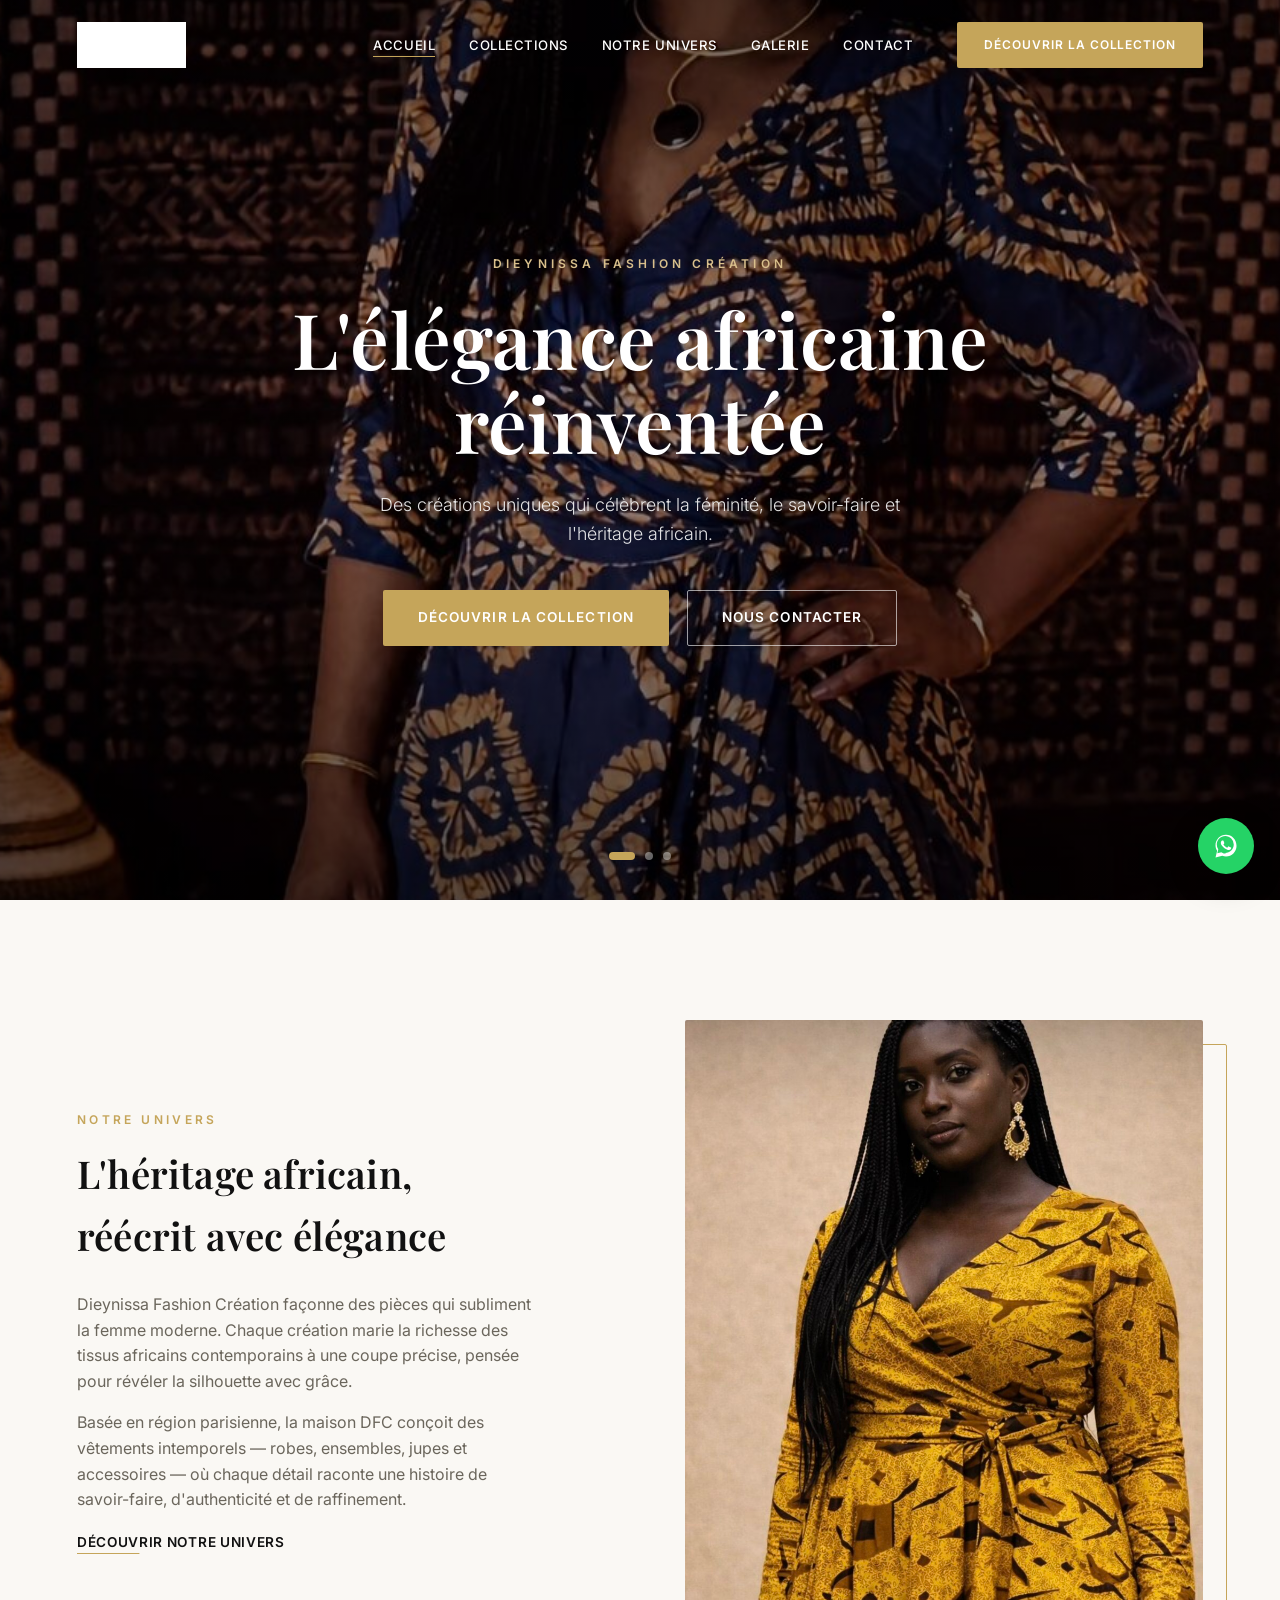
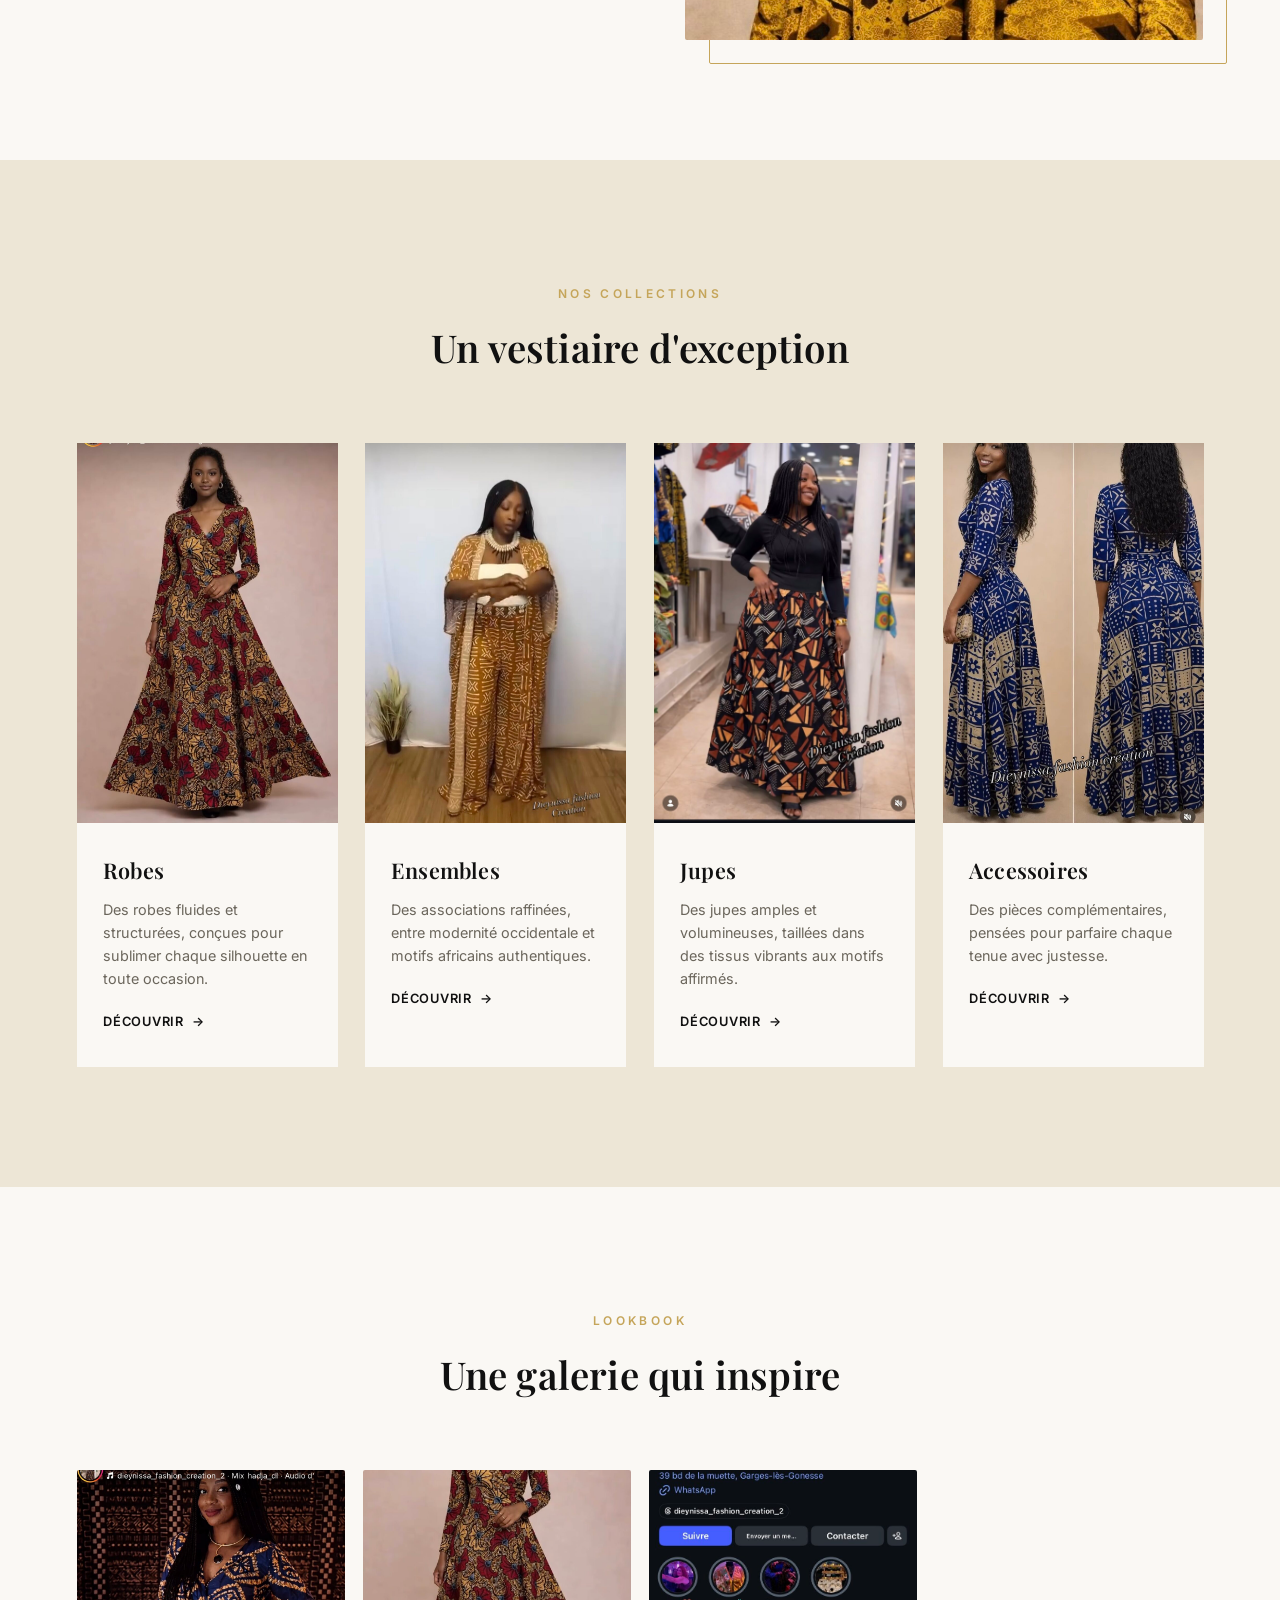
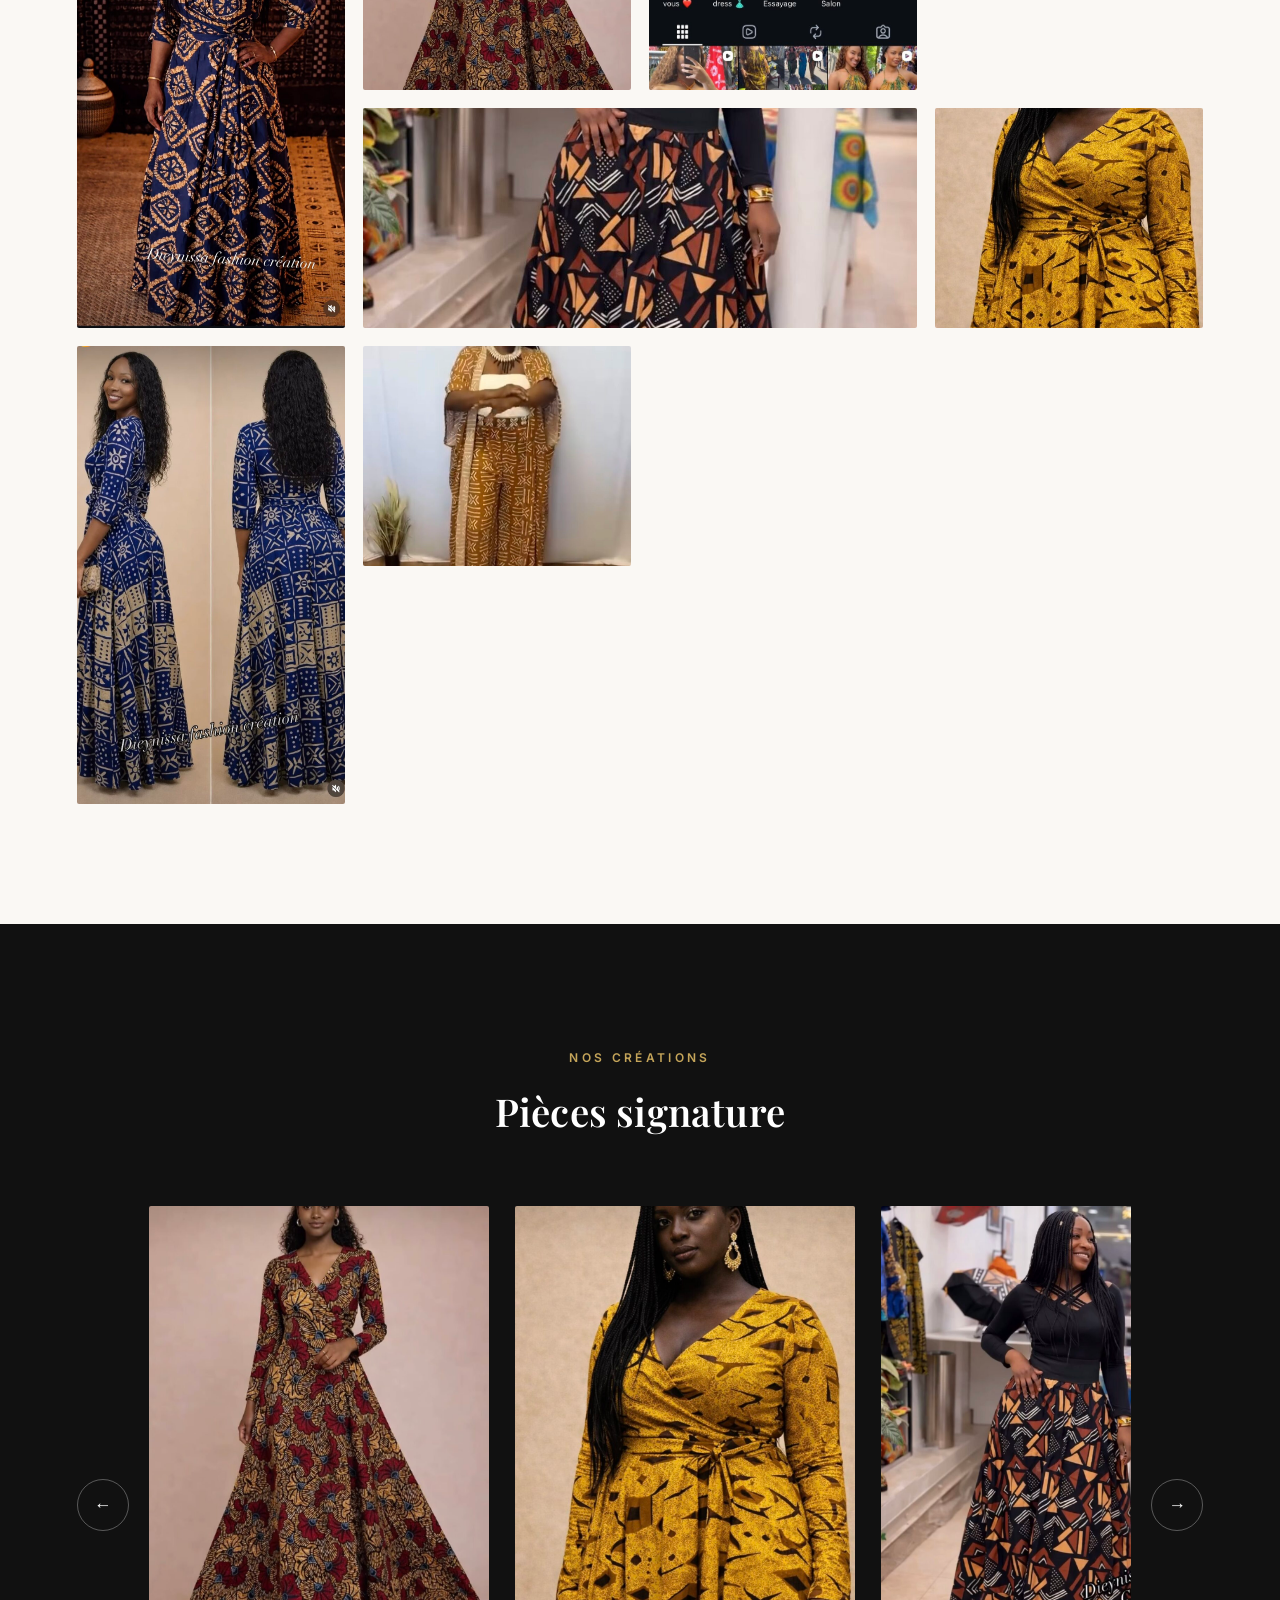
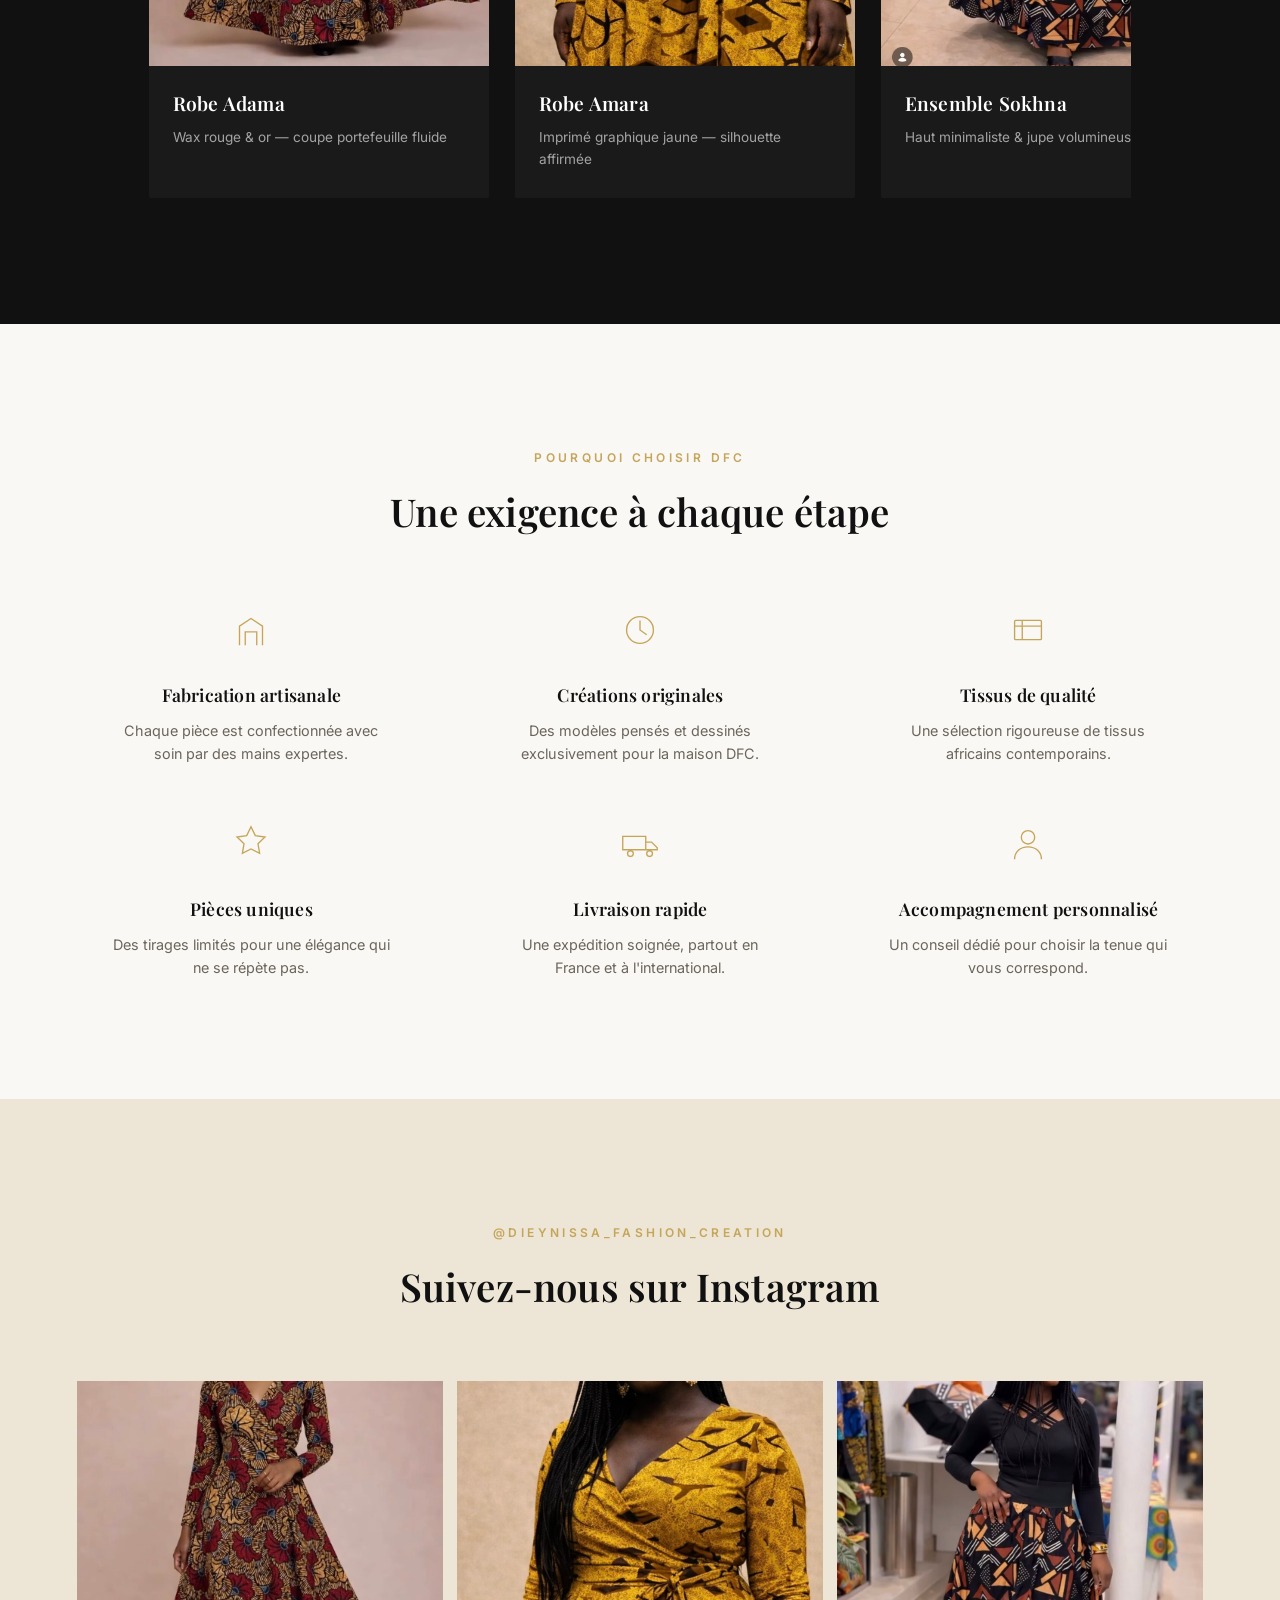
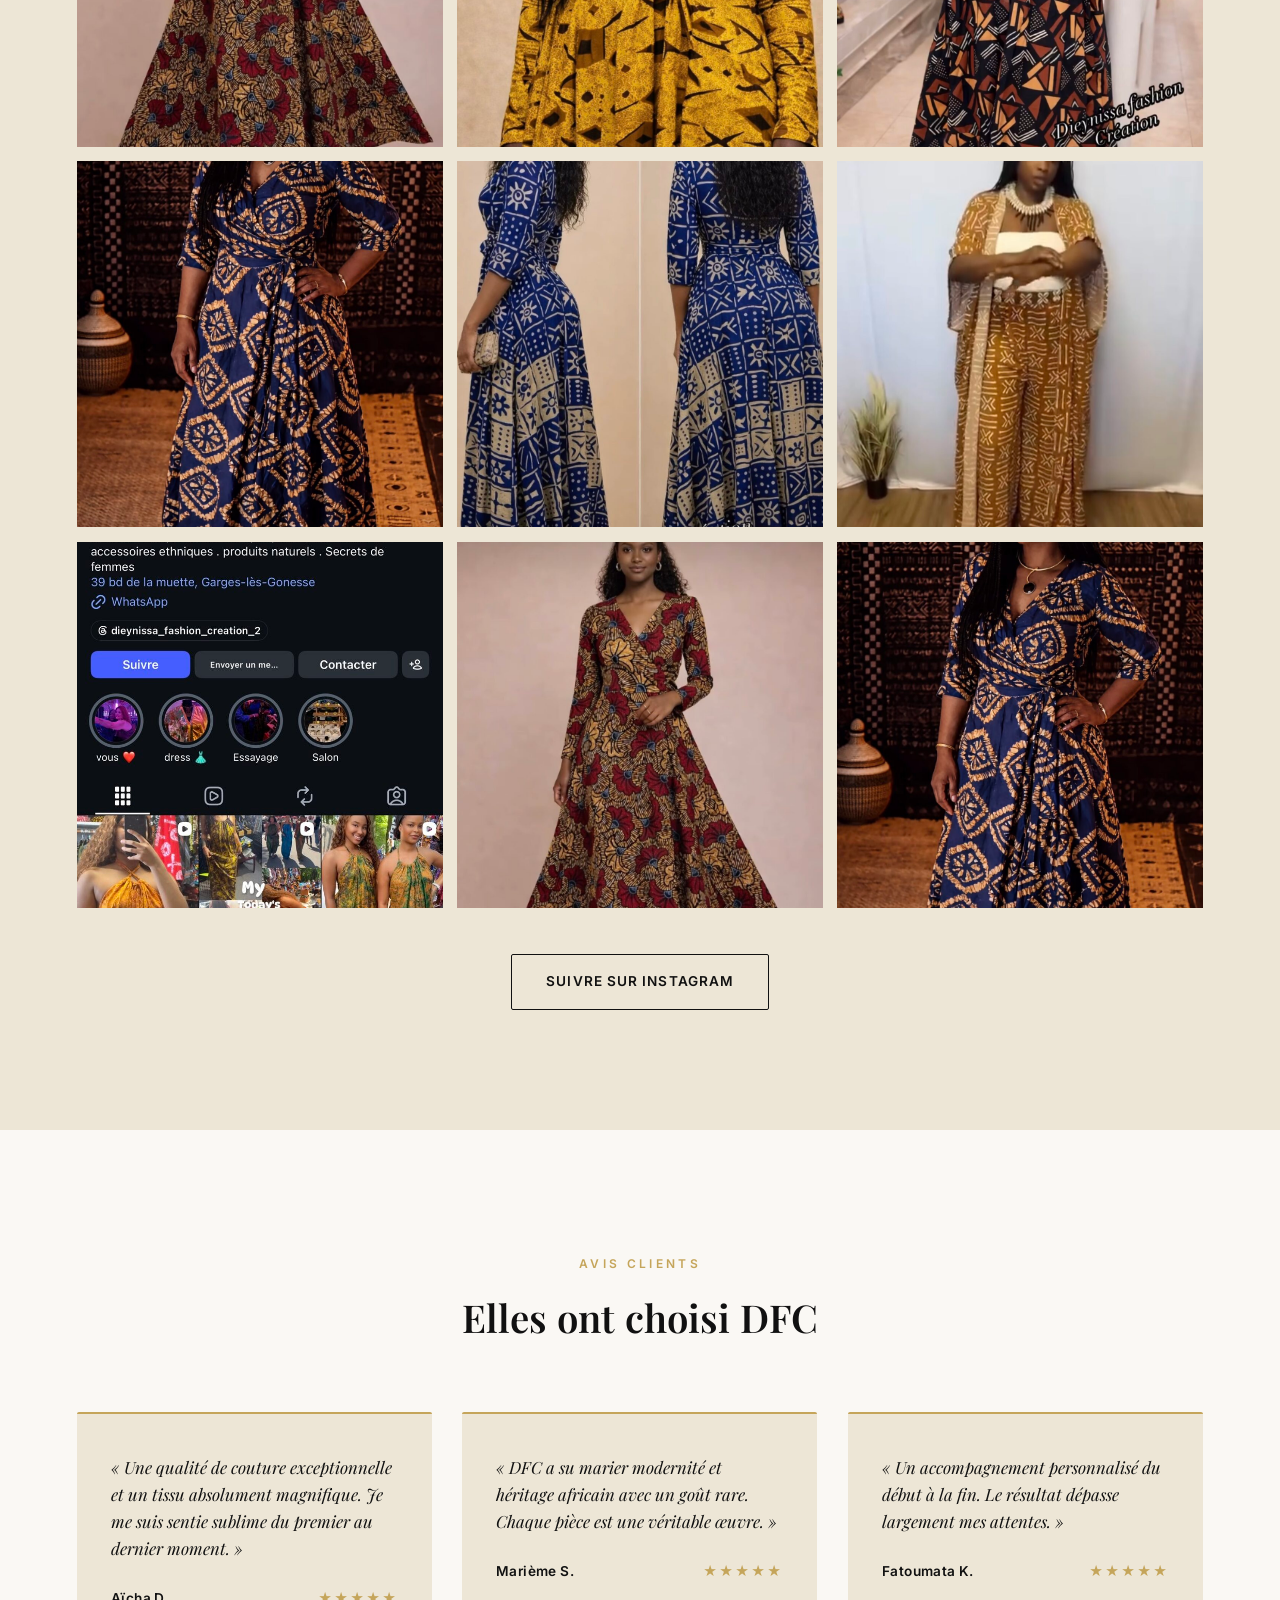
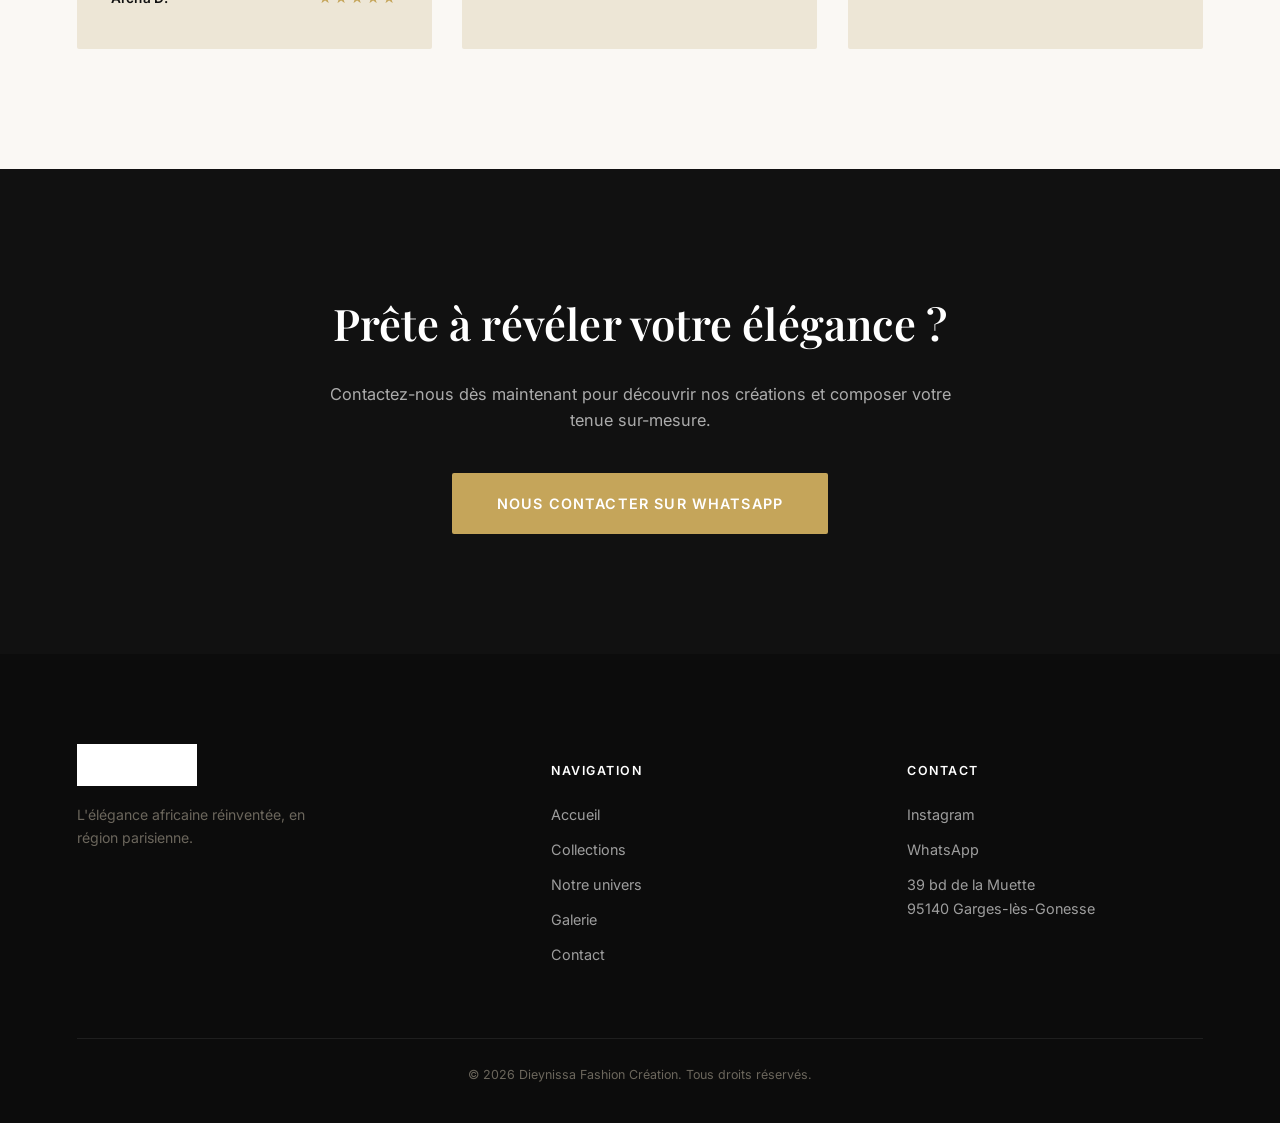
==== index.html @ 95b3a7ff "V1 maquette DFC — Dieynissa Fashion Création" ====
<!DOCTYPE html>
<html lang="fr">
<head>
<meta charset="UTF-8">
<meta name="viewport" content="width=device-width, initial-scale=1.0">
<title>Dieynissa Fashion Création — L'élégance africaine réinventée</title>
<meta name="description" content="DFC — Dieynissa Fashion Création. Robes, ensembles, jupes et tenues africaines modernes haut de gamme, conçues en région parisienne. Des créations uniques qui célèbrent la féminité et l'héritage africain.">
<meta name="theme-color" content="#111111">

<!-- Open Graph -->
<meta property="og:title" content="Dieynissa Fashion Création — L'élégance africaine réinventée">
<meta property="og:description" content="Des créations uniques qui célèbrent la féminité, le savoir-faire et l'héritage africain.">
<meta property="og:type" content="website">
<meta property="og:image" content="assets/images/robe-03.jpg">

<link rel="icon" href="assets/logo/logo.jpg" type="image/jpeg">

<link rel="preconnect" href="https://fonts.googleapis.com">
<link rel="preconnect" href="https://fonts.gstatic.com" crossorigin>
<link href="https://fonts.googleapis.com/css2?family=Playfair+Display:ital,wght@0,400;0,500;0,600;0,700;1,500&family=Inter:wght@300;400;500;600;700&display=swap" rel="stylesheet">

<link rel="stylesheet" href="css/style.css">
<link rel="stylesheet" href="css/responsive.css">
</head>
<body>

<!-- Loader -->
<div class="loader" id="loader" aria-hidden="true">
  <span class="loader__mark">DFC</span>
</div>

<!-- ============ NAVBAR ============ -->
<header class="navbar" id="navbar">
  <div class="navbar__inner">
    <a href="#accueil" class="navbar__logo" aria-label="Dieynissa Fashion Création — Accueil">
      <img src="assets/logo/logo.jpg" alt="DFC — Dieynissa Fashion Création" width="140" height="59">
    </a>

    <nav class="navbar__nav" id="navMenu" aria-label="Navigation principale">
      <ul>
        <li><a href="#accueil" class="nav-link active">Accueil</a></li>
        <li><a href="#collections" class="nav-link">Collections</a></li>
        <li><a href="#univers" class="nav-link">Notre univers</a></li>
        <li><a href="#galerie" class="nav-link">Galerie</a></li>
        <li><a href="#contact" class="nav-link">Contact</a></li>
      </ul>
      <a href="#collections" class="btn btn--gold navbar__cta">Découvrir la collection</a>
    </nav>

    <button class="navbar__burger" id="burgerBtn" aria-label="Ouvrir le menu" aria-expanded="false" aria-controls="navMenu">
      <span></span><span></span><span></span>
    </button>
  </div>
</header>

<!-- ============ HERO ============ -->
<section class="hero" id="accueil">
  <div class="hero__slider" id="heroSlider">
    <div class="hero__slide is-active" style="background-image:url('assets/images/robe-03.jpg')"></div>
    <div class="hero__slide" style="background-image:url('assets/images/robe-05.jpg')"></div>
    <div class="hero__slide" style="background-image:url('assets/images/ensemble-01.jpg')"></div>
  </div>
  <div class="hero__overlay"></div>

  <div class="hero__content">
    <p class="hero__eyebrow reveal">Dieynissa Fashion Création</p>
    <h1 class="hero__title reveal">L'élégance africaine<br>réinventée</h1>
    <p class="hero__subtitle reveal">Des créations uniques qui célèbrent la féminité, le savoir-faire et l'héritage africain.</p>
    <div class="hero__actions reveal">
      <a href="#collections" class="btn btn--gold">Découvrir la collection</a>
      <a href="#contact" class="btn btn--outline">Nous contacter</a>
    </div>
  </div>

  <div class="hero__dots" id="heroDots"></div>

  <a href="#univers" class="hero__scroll" aria-label="Défiler vers le bas">
    <span></span>
  </a>
</section>

<!-- ============ NOTRE UNIVERS ============ -->
<section class="univers" id="univers">
  <div class="univers__inner">
    <div class="univers__text reveal">
      <span class="eyebrow">Notre univers</span>
      <h2>L'héritage africain,<br>réécrit avec élégance</h2>
      <p>Dieynissa Fashion Création façonne des pièces qui subliment la femme moderne. Chaque création marie la richesse des tissus africains contemporains à une coupe précise, pensée pour révéler la silhouette avec grâce.</p>
      <p>Basée en région parisienne, la maison DFC conçoit des vêtements intemporels — robes, ensembles, jupes et accessoires — où chaque détail raconte une histoire de savoir-faire, d'authenticité et de raffinement.</p>
      <a href="#galerie" class="link-underline">Découvrir notre univers</a>
    </div>
    <div class="univers__media reveal">
      <img src="assets/images/robe-02.jpg" alt="Modèle DFC portant une robe wax jaune et noire aux motifs graphiques" loading="lazy" width="1000" height="1600">
      <div class="univers__frame" aria-hidden="true"></div>
    </div>
  </div>
</section>

<!-- ============ COLLECTIONS ============ -->
<section class="collections" id="collections">
  <div class="section-head reveal">
    <span class="eyebrow">Nos collections</span>
    <h2>Un vestiaire d'exception</h2>
  </div>

  <div class="collections__grid">
    <article class="collection-card reveal">
      <div class="collection-card__media">
        <img src="assets/images/robe-01.jpg" alt="Robe longue imprimée wax rouge et or" loading="lazy" width="900" height="1400">
      </div>
      <div class="collection-card__body">
        <h3>Robes</h3>
        <p>Des robes fluides et structurées, conçues pour sublimer chaque silhouette en toute occasion.</p>
        <a href="#contact" class="link-arrow">Découvrir</a>
      </div>
    </article>

    <article class="collection-card reveal">
      <div class="collection-card__media">
        <img src="assets/images/ensemble-02.jpg" alt="Ensemble kimono et pantalon imprimé mudcloth ocre" loading="lazy" width="900" height="1400">
      </div>
      <div class="collection-card__body">
        <h3>Ensembles</h3>
        <p>Des associations raffinées, entre modernité occidentale et motifs africains authentiques.</p>
        <a href="#contact" class="link-arrow">Découvrir</a>
      </div>
    </article>

    <article class="collection-card reveal">
      <div class="collection-card__media">
        <img src="assets/images/ensemble-01.jpg" alt="Jupe longue imprimée motifs graphiques" loading="lazy" width="900" height="1400">
      </div>
      <div class="collection-card__body">
        <h3>Jupes</h3>
        <p>Des jupes amples et volumineuses, taillées dans des tissus vibrants aux motifs affirmés.</p>
        <a href="#contact" class="link-arrow">Découvrir</a>
      </div>
    </article>

    <article class="collection-card reveal">
      <div class="collection-card__media">
        <img src="assets/images/robe-04.jpg" alt="Accessoires et détails d'une tenue DFC, pochette et bijoux dorés" loading="lazy" width="900" height="1400" style="object-position:15% 78%;">
      </div>
      <div class="collection-card__body">
        <h3>Accessoires</h3>
        <p>Des pièces complémentaires, pensées pour parfaire chaque tenue avec justesse.</p>
        <a href="#contact" class="link-arrow">Découvrir</a>
      </div>
    </article>
  </div>
</section>

<!-- ============ LOOKBOOK / GALERIE ============ -->
<section class="lookbook" id="galerie">
  <div class="section-head reveal">
    <span class="eyebrow">Lookbook</span>
    <h2>Une galerie qui inspire</h2>
  </div>

  <div class="lookbook__grid">
    <button class="lookbook__item lookbook__item--tall reveal" data-full="assets/images/robe-03.jpg" aria-label="Agrandir la photo">
      <img src="assets/images/robe-03.jpg" alt="Robe longue imprimée bleu et or sur fond artisanal" loading="lazy">
    </button>
    <button class="lookbook__item reveal" data-full="assets/images/robe-01.jpg" aria-label="Agrandir la photo">
      <img src="assets/images/robe-01.jpg" alt="Robe portefeuille imprimée rouge et or" loading="lazy">
    </button>
    <button class="lookbook__item reveal" data-full="assets/images/robe-05.jpg" aria-label="Agrandir la photo">
      <img src="assets/images/robe-05.jpg" alt="Robe portefeuille florale rouge et or" loading="lazy">
    </button>
    <button class="lookbook__item lookbook__item--wide reveal" data-full="assets/images/ensemble-01.jpg" aria-label="Agrandir la photo">
      <img src="assets/images/ensemble-01.jpg" alt="Ensemble haut noir et jupe graphique en boutique" loading="lazy">
    </button>
    <button class="lookbook__item reveal" data-full="assets/images/robe-02.jpg" aria-label="Agrandir la photo">
      <img src="assets/images/robe-02.jpg" alt="Robe wax jaune et noire, gros plan" loading="lazy">
    </button>
    <button class="lookbook__item lookbook__item--tall reveal" data-full="assets/images/robe-04.jpg" aria-label="Agrandir la photo">
      <img src="assets/images/robe-04.jpg" alt="Robe mudcloth bleu marine et sable, vue de dos" loading="lazy">
    </button>
    <button class="lookbook__item reveal" data-full="assets/images/ensemble-02.jpg" aria-label="Agrandir la photo">
      <img src="assets/images/ensemble-02.jpg" alt="Ensemble kimono et pantalon ocre" loading="lazy">
    </button>
  </div>
</section>

<!-- ============ NOS CRÉATIONS — CAROUSEL ============ -->
<section class="creations">
  <div class="section-head reveal">
    <span class="eyebrow">Nos créations</span>
    <h2>Pièces signature</h2>
  </div>

  <div class="creations__carousel">
    <button class="creations__arrow creations__arrow--prev" id="creationsPrev" aria-label="Création précédente">&#8592;</button>

    <div class="creations__track" id="creationsTrack">
      <article class="creation-card">
        <img src="assets/images/robe-01.jpg" alt="Robe Adama" loading="lazy">
        <div class="creation-card__caption">
          <h3>Robe Adama</h3>
          <p>Wax rouge &amp; or — coupe portefeuille fluide</p>
        </div>
      </article>
      <article class="creation-card">
        <img src="assets/images/robe-02.jpg" alt="Robe Amara" loading="lazy">
        <div class="creation-card__caption">
          <h3>Robe Amara</h3>
          <p>Imprimé graphique jaune — silhouette affirmée</p>
        </div>
      </article>
      <article class="creation-card">
        <img src="assets/images/ensemble-01.jpg" alt="Ensemble Sokhna" loading="lazy">
        <div class="creation-card__caption">
          <h3>Ensemble Sokhna</h3>
          <p>Haut minimaliste &amp; jupe volumineuse</p>
        </div>
      </article>
      <article class="creation-card">
        <img src="assets/images/robe-03.jpg" alt="Robe Fatou" loading="lazy">
        <div class="creation-card__caption">
          <h3>Robe Fatou</h3>
          <p>Motifs batik bleu nuit &amp; or</p>
        </div>
      </article>
      <article class="creation-card">
        <img src="assets/images/ensemble-02.jpg" alt="Tenue Yasmine" loading="lazy">
        <div class="creation-card__caption">
          <h3>Tenue Yasmine</h3>
          <p>Kimono &amp; pantalon fluide mudcloth</p>
        </div>
      </article>
      <article class="creation-card">
        <img src="assets/images/robe-05.jpg" alt="Robe Nabou" loading="lazy">
        <div class="creation-card__caption">
          <h3>Robe Nabou</h3>
          <p>Floral rouge &amp; or — manches longues</p>
        </div>
      </article>
    </div>

    <button class="creations__arrow creations__arrow--next" id="creationsNext" aria-label="Création suivante">&#8594;</button>
  </div>
</section>

<!-- ============ POURQUOI CHOISIR DFC ============ -->
<section class="why">
  <div class="section-head reveal">
    <span class="eyebrow">Pourquoi choisir DFC</span>
    <h2>Une exigence à chaque étape</h2>
  </div>

  <div class="why__grid">
    <div class="why__item reveal">
      <svg viewBox="0 0 48 48" class="why__icon" aria-hidden="true"><path d="M12 40V20l12-8 12 8v20" fill="none" stroke="currentColor" stroke-width="1.4"/><path d="M18 40V26h12v14" fill="none" stroke="currentColor" stroke-width="1.4"/></svg>
      <h3>Fabrication artisanale</h3>
      <p>Chaque pièce est confectionnée avec soin par des mains expertes.</p>
    </div>
    <div class="why__item reveal">
      <svg viewBox="0 0 48 48" class="why__icon" aria-hidden="true"><circle cx="24" cy="24" r="14" fill="none" stroke="currentColor" stroke-width="1.4"/><path d="M24 14v10l7 5" fill="none" stroke="currentColor" stroke-width="1.4"/></svg>
      <h3>Créations originales</h3>
      <p>Des modèles pensés et dessinés exclusivement pour la maison DFC.</p>
    </div>
    <div class="why__item reveal">
      <svg viewBox="0 0 48 48" class="why__icon" aria-hidden="true"><rect x="10" y="14" width="28" height="20" rx="1" fill="none" stroke="currentColor" stroke-width="1.4"/><path d="M10 20h28M18 14v20" fill="none" stroke="currentColor" stroke-width="1.4"/></svg>
      <h3>Tissus de qualité</h3>
      <p>Une sélection rigoureuse de tissus africains contemporains.</p>
    </div>
    <div class="why__item reveal">
      <svg viewBox="0 0 48 48" class="why__icon" aria-hidden="true"><path d="M24 6l4.5 9.2 10.1 1.5-7.3 7.1 1.7 10-9-4.7-9 4.7 1.7-10-7.3-7.1 10.1-1.5z" fill="none" stroke="currentColor" stroke-width="1.4"/></svg>
      <h3>Pièces uniques</h3>
      <p>Des tirages limités pour une élégance qui ne se répète pas.</p>
    </div>
    <div class="why__item reveal">
      <svg viewBox="0 0 48 48" class="why__icon" aria-hidden="true"><path d="M6 30h24V16H6zM30 22h6l6 6v2h-12z" fill="none" stroke="currentColor" stroke-width="1.4"/><circle cx="14" cy="34" r="3" fill="none" stroke="currentColor" stroke-width="1.4"/><circle cx="34" cy="34" r="3" fill="none" stroke="currentColor" stroke-width="1.4"/></svg>
      <h3>Livraison rapide</h3>
      <p>Une expédition soignée, partout en France et à l'international.</p>
    </div>
    <div class="why__item reveal">
      <svg viewBox="0 0 48 48" class="why__icon" aria-hidden="true"><circle cx="24" cy="17" r="7" fill="none" stroke="currentColor" stroke-width="1.4"/><path d="M10 40c0-8 6-13 14-13s14 5 14 13" fill="none" stroke="currentColor" stroke-width="1.4"/></svg>
      <h3>Accompagnement personnalisé</h3>
      <p>Un conseil dédié pour choisir la tenue qui vous correspond.</p>
    </div>
  </div>
</section>

<!-- ============ INSTAGRAM ============ -->
<section class="instagram">
  <div class="section-head reveal">
    <span class="eyebrow">@dieynissa_fashion_creation</span>
    <h2>Suivez-nous sur Instagram</h2>
  </div>

  <div class="instagram__grid">
    <a class="instagram__item reveal" href="https://instagram.com/dieynissa_fashion_creation_2" target="_blank" rel="noopener"><img src="assets/images/robe-01.jpg" alt="Photo Instagram DFC" loading="lazy"></a>
    <a class="instagram__item reveal" href="https://instagram.com/dieynissa_fashion_creation_2" target="_blank" rel="noopener"><img src="assets/images/robe-02.jpg" alt="Photo Instagram DFC" loading="lazy"></a>
    <a class="instagram__item reveal" href="https://instagram.com/dieynissa_fashion_creation_2" target="_blank" rel="noopener"><img src="assets/images/ensemble-01.jpg" alt="Photo Instagram DFC" loading="lazy"></a>
    <a class="instagram__item reveal" href="https://instagram.com/dieynissa_fashion_creation_2" target="_blank" rel="noopener"><img src="assets/images/robe-03.jpg" alt="Photo Instagram DFC" loading="lazy"></a>
    <a class="instagram__item reveal" href="https://instagram.com/dieynissa_fashion_creation_2" target="_blank" rel="noopener"><img src="assets/images/robe-04.jpg" alt="Photo Instagram DFC" loading="lazy"></a>
    <a class="instagram__item reveal" href="https://instagram.com/dieynissa_fashion_creation_2" target="_blank" rel="noopener"><img src="assets/images/ensemble-02.jpg" alt="Photo Instagram DFC" loading="lazy"></a>
    <a class="instagram__item reveal" href="https://instagram.com/dieynissa_fashion_creation_2" target="_blank" rel="noopener"><img src="assets/images/robe-05.jpg" alt="Photo Instagram DFC" loading="lazy"></a>
    <a class="instagram__item reveal" href="https://instagram.com/dieynissa_fashion_creation_2" target="_blank" rel="noopener"><img src="assets/images/robe-01.jpg" alt="Photo Instagram DFC" loading="lazy" style="object-position:70% 20%;"></a>
    <a class="instagram__item reveal" href="https://instagram.com/dieynissa_fashion_creation_2" target="_blank" rel="noopener"><img src="assets/images/robe-03.jpg" alt="Photo Instagram DFC" loading="lazy" style="object-position:80% 30%;"></a>
  </div>

  <div class="instagram__cta reveal">
    <a href="https://instagram.com/dieynissa_fashion_creation_2" target="_blank" rel="noopener" class="btn btn--outline-dark">Suivre sur Instagram</a>
  </div>
</section>

<!-- ============ AVIS CLIENTS ============ -->
<section class="testimonials">
  <div class="section-head reveal">
    <span class="eyebrow">Avis clients</span>
    <h2>Elles ont choisi DFC</h2>
  </div>

  <div class="testimonials__grid">
    <blockquote class="testimonial-card reveal">
      <p>« Une qualité de couture exceptionnelle et un tissu absolument magnifique. Je me suis sentie sublime du premier au dernier moment. »</p>
      <footer>
        <span class="testimonial-card__name">Aïcha D.</span>
        <span class="testimonial-card__stars" aria-label="5 étoiles sur 5">★★★★★</span>
      </footer>
    </blockquote>
    <blockquote class="testimonial-card reveal">
      <p>« DFC a su marier modernité et héritage africain avec un goût rare. Chaque pièce est une véritable œuvre. »</p>
      <footer>
        <span class="testimonial-card__name">Marième S.</span>
        <span class="testimonial-card__stars" aria-label="5 étoiles sur 5">★★★★★</span>
      </footer>
    </blockquote>
    <blockquote class="testimonial-card reveal">
      <p>« Un accompagnement personnalisé du début à la fin. Le résultat dépasse largement mes attentes. »</p>
      <footer>
        <span class="testimonial-card__name">Fatoumata K.</span>
        <span class="testimonial-card__stars" aria-label="5 étoiles sur 5">★★★★★</span>
      </footer>
    </blockquote>
  </div>
</section>

<!-- ============ CTA WHATSAPP ============ -->
<section class="cta" id="contact">
  <div class="cta__inner reveal">
    <h2>Prête à révéler votre élégance ?</h2>
    <p>Contactez-nous dès maintenant pour découvrir nos créations et composer votre tenue sur-mesure.</p>
    <a href="https://wa.me/33600000000" target="_blank" rel="noopener" class="btn btn--gold btn--lg">Nous contacter sur WhatsApp</a>
  </div>
</section>

<!-- ============ FOOTER ============ -->
<footer class="footer">
  <div class="footer__inner">
    <div class="footer__brand">
      <img src="assets/logo/logo.jpg" alt="DFC — Dieynissa Fashion Création" width="120" height="50">
      <p>L'élégance africaine réinventée, en région parisienne.</p>
    </div>

    <nav class="footer__nav" aria-label="Navigation pied de page">
      <h4>Navigation</h4>
      <a href="#accueil">Accueil</a>
      <a href="#collections">Collections</a>
      <a href="#univers">Notre univers</a>
      <a href="#galerie">Galerie</a>
      <a href="#contact">Contact</a>
    </nav>

    <div class="footer__contact">
      <h4>Contact</h4>
      <a href="https://instagram.com/dieynissa_fashion_creation_2" target="_blank" rel="noopener">Instagram</a>
      <a href="https://wa.me/33600000000" target="_blank" rel="noopener">WhatsApp</a>
      <address>39 bd de la Muette<br>95140 Garges-lès-Gonesse</address>
    </div>
  </div>

  <div class="footer__bottom">
    <p>&copy; <span id="year"></span> Dieynissa Fashion Création. Tous droits réservés.</p>
  </div>
</footer>

<!-- ============ LIGHTBOX ============ -->
<div class="lightbox" id="lightbox" aria-hidden="true">
  <button class="lightbox__close" id="lightboxClose" aria-label="Fermer">&times;</button>
  <img src="" alt="" id="lightboxImg">
</div>

<a href="https://wa.me/33600000000" target="_blank" rel="noopener" class="float-whatsapp" aria-label="Nous contacter sur WhatsApp">
  <svg viewBox="0 0 32 32" aria-hidden="true"><path fill="currentColor" d="M16.01 3C9.38 3 4 8.38 4 15.01c0 2.35.68 4.55 1.86 6.4L4 29l7.78-1.84a11.9 11.9 0 0 0 4.23.78h.01c6.63 0 12.01-5.38 12.01-12.01C28.02 8.38 22.64 3 16.01 3zm0 21.7h-.01a9.66 9.66 0 0 1-4.93-1.35l-.35-.21-4.63 1.09 1.11-4.51-.23-.37a9.63 9.63 0 0 1-1.49-5.15c0-5.34 4.35-9.69 9.7-9.69 2.59 0 5.02 1.01 6.85 2.85a9.62 9.62 0 0 1 2.84 6.84c0 5.35-4.35 9.7-9.86 9.7zm5.31-7.26c-.29-.15-1.72-.85-1.99-.94-.27-.1-.46-.15-.66.15-.19.29-.75.94-.92 1.13-.17.19-.34.22-.63.07-.29-.15-1.22-.45-2.33-1.44a8.7 8.7 0 0 1-1.61-2c-.17-.29-.02-.44.13-.59.13-.13.29-.34.44-.51.15-.17.19-.29.29-.48.1-.19.05-.36-.02-.51-.07-.15-.66-1.59-.91-2.18-.24-.57-.48-.5-.66-.51h-.56c-.19 0-.51.07-.78.36s-1.02 1-1.02 2.44 1.05 2.83 1.19 3.02c.15.19 2.06 3.14 4.99 4.4.7.3 1.24.48 1.67.61.7.22 1.34.19 1.84.12.56-.08 1.72-.7 1.96-1.38.24-.68.24-1.26.17-1.38-.07-.12-.26-.19-.55-.34z"/></svg>
</a>

<script src="js/app.js"></script>
</body>
</html>
---- css/style.css ----
/* ===================================================
   DFC — Dieynissa Fashion Création
   Style principal (desktop-first base, complété par responsive.css)
=================================================== */

:root {
  --bg: #FAF8F4;
  --dark: #111111;
  --gold: #C5A55A;
  --gold-light: #D8BF8C;
  --sand: #EDE6D6;
  --text-muted: #6b665c;
  --font-title: 'Playfair Display', serif;
  --font-body: 'Inter', sans-serif;
  --ease: cubic-bezier(.65,.05,.36,1);
  --transition: 300ms var(--ease);
  --container: 1280px;
}

* { box-sizing: border-box; }
html { scroll-behavior: smooth; }

body {
  margin: 0;
  background: var(--bg);
  color: var(--dark);
  font-family: var(--font-body);
  font-weight: 400;
  line-height: 1.6;
  -webkit-font-smoothing: antialiased;
  overflow-x: hidden;
}

img { max-width: 100%; display: block; }

h1, h2, h3 {
  font-family: var(--font-title);
  font-weight: 600;
  margin: 0;
  color: var(--dark);
  letter-spacing: 0.2px;
}

p { margin: 0 0 1em; color: var(--text-muted); }

a { color: inherit; text-decoration: none; }

.eyebrow {
  display: inline-block;
  font-size: 0.75rem;
  letter-spacing: 0.28em;
  text-transform: uppercase;
  color: var(--gold);
  font-weight: 600;
  margin-bottom: 14px;
}

.section-head {
  max-width: 640px;
  margin: 0 auto 64px;
  text-align: center;
}
.section-head h2 { font-size: clamp(1.8rem, 3vw, 2.6rem); }

section { padding: 120px 6vw; position: relative; }

/* ---------- Reveal animation (IntersectionObserver) ---------- */
.reveal {
  opacity: 0;
  transform: translateY(36px);
  transition: opacity 900ms var(--ease), transform 900ms var(--ease);
  will-change: transform, opacity;
}
.reveal.is-visible { opacity: 1; transform: translateY(0); }

/* ---------- Buttons ---------- */
.btn {
  display: inline-flex;
  align-items: center;
  justify-content: center;
  padding: 16px 34px;
  font-family: var(--font-body);
  font-weight: 600;
  font-size: 0.85rem;
  letter-spacing: 0.08em;
  text-transform: uppercase;
  border-radius: 2px;
  border: 1px solid transparent;
  cursor: pointer;
  transition: var(--transition);
  white-space: nowrap;
}
.btn--gold {
  background: var(--gold);
  color: #fff;
}
.btn--gold:hover {
  background: #b3924b;
  transform: translateY(-2px);
  box-shadow: 0 12px 28px rgba(197,165,90,.35);
}
.btn--outline {
  background: transparent;
  color: #fff;
  border-color: rgba(255,255,255,.6);
}
.btn--outline:hover {
  background: #fff;
  color: var(--dark);
  border-color: #fff;
  transform: translateY(-2px);
}
.btn--outline-dark {
  background: transparent;
  color: var(--dark);
  border-color: var(--dark);
}
.btn--outline-dark:hover {
  background: var(--dark);
  color: #fff;
  transform: translateY(-2px);
}
.btn--lg { padding: 18px 44px; font-size: 0.9rem; }

.link-underline {
  position: relative;
  font-weight: 600;
  font-size: 0.85rem;
  letter-spacing: 0.05em;
  text-transform: uppercase;
  color: var(--dark);
  padding-bottom: 4px;
}
.link-underline::after {
  content: '';
  position: absolute;
  left: 0; bottom: 0;
  width: 100%; height: 1px;
  background: var(--gold);
  transform: scaleX(0.3);
  transform-origin: left;
  transition: transform var(--transition);
}
.link-underline:hover::after { transform: scaleX(1); }

.link-arrow {
  display: inline-flex;
  align-items: center;
  gap: 8px;
  font-weight: 600;
  font-size: 0.8rem;
  letter-spacing: 0.06em;
  text-transform: uppercase;
  color: var(--dark);
}
.link-arrow::after {
  content: '\2192';
  transition: transform var(--transition);
}
.link-arrow:hover::after { transform: translateX(6px); }

/* ---------- Loader ---------- */
.loader {
  position: fixed; inset: 0;
  background: var(--dark);
  z-index: 9999;
  display: flex; align-items: center; justify-content: center;
  transition: opacity 600ms var(--ease), visibility 600ms var(--ease);
}
.loader__mark {
  font-family: var(--font-title);
  color: var(--gold);
  font-size: 2rem;
  letter-spacing: 0.3em;
  opacity: 0;
  animation: loaderPulse 1.2s var(--ease) infinite alternate;
}
@keyframes loaderPulse { from { opacity: .3; } to { opacity: 1; } }
.loader.is-hidden { opacity: 0; visibility: hidden; pointer-events: none; }

/* ---------- Navbar ---------- */
.navbar {
  position: fixed; top: 0; left: 0; width: 100%;
  z-index: 500;
  padding: 22px 6vw;
  transition: background var(--transition), padding var(--transition), box-shadow var(--transition);
}
.navbar__inner {
  display: flex; align-items: center; justify-content: space-between;
  max-width: var(--container); margin: 0 auto;
}
.navbar__logo img { height: 46px; width: auto; transition: var(--transition); filter: brightness(0) invert(1); }
.navbar.is-scrolled { background: rgba(250,248,244,.92); backdrop-filter: blur(10px); padding: 12px 6vw; box-shadow: 0 6px 30px rgba(0,0,0,.06); }
.navbar.is-scrolled .navbar__logo img { filter: none; height: 38px; }

.navbar__nav { display: flex; align-items: center; gap: 44px; }
.navbar__nav ul { list-style: none; display: flex; gap: 34px; margin: 0; padding: 0; }
.nav-link {
  font-size: 0.82rem; font-weight: 500; letter-spacing: 0.04em;
  text-transform: uppercase; color: #fff; position: relative; padding-bottom: 4px;
  transition: color var(--transition);
}
.navbar.is-scrolled .nav-link { color: var(--dark); }
.nav-link::after {
  content: ''; position: absolute; left: 0; bottom: 0; height: 1px; width: 100%;
  background: var(--gold); transform: scaleX(0); transform-origin: left; transition: transform var(--transition);
}
.nav-link:hover::after, .nav-link.active::after { transform: scaleX(1); }
.nav-link:hover { color: var(--gold); }

.navbar__cta { padding: 12px 26px; font-size: 0.75rem; }

.navbar__burger { display: none; flex-direction: column; gap: 5px; background: none; border: none; cursor: pointer; z-index: 600; padding: 4px; }
.navbar__burger span { width: 26px; height: 2px; background: #fff; transition: var(--transition); }
.navbar.is-scrolled .navbar__burger span { background: var(--dark); }

/* ---------- Hero ---------- */
.hero {
  position: relative; height: 100vh; min-height: 640px;
  display: flex; align-items: center; justify-content: center;
  overflow: hidden; padding: 0;
}
.hero__slider { position: absolute; inset: 0; }
.hero__slide {
  position: absolute; inset: 0;
  background-size: cover; background-position: center 20%;
  opacity: 0; transition: opacity 1600ms ease, transform 8s linear;
  transform: scale(1.08);
}
.hero__slide.is-active { opacity: 1; transform: scale(1.15); z-index: 1; }
.hero__overlay {
  position: absolute; inset: 0; z-index: 2;
  background: linear-gradient(180deg, rgba(0,0,0,.55) 0%, rgba(0,0,0,.35) 45%, rgba(0,0,0,.65) 100%);
}
.hero__content {
  position: relative; z-index: 3; text-align: center; color: #fff;
  max-width: 820px; padding: 0 24px;
}
.hero__eyebrow {
  display: block; text-transform: uppercase; letter-spacing: 0.35em;
  font-size: 0.75rem; color: var(--gold-light); margin-bottom: 22px; font-weight: 600;
}
.hero__title {
  font-size: clamp(2.6rem, 6vw, 5rem); color: #fff; line-height: 1.1; margin-bottom: 26px;
}
.hero__subtitle {
  font-size: clamp(1rem, 1.4vw, 1.2rem); color: rgba(255,255,255,.88);
  max-width: 560px; margin: 0 auto 42px; font-weight: 300;
}
.hero__actions { display: flex; gap: 18px; justify-content: center; flex-wrap: wrap; }

.hero__dots {
  position: absolute; bottom: 40px; left: 50%; transform: translateX(-50%);
  z-index: 3; display: flex; gap: 10px;
}
.hero__dots span {
  width: 8px; height: 8px; border-radius: 50%; background: rgba(255,255,255,.4);
  cursor: pointer; transition: var(--transition);
}
.hero__dots span.is-active { background: var(--gold); width: 26px; border-radius: 4px; }

.hero__scroll {
  position: absolute; bottom: 40px; right: 6vw; z-index: 3;
  width: 30px; height: 50px; border: 1px solid rgba(255,255,255,.6); border-radius: 20px;
  display: none;
}
.hero__scroll span {
  position: absolute; top: 8px; left: 50%; transform: translateX(-50%);
  width: 4px; height: 8px; background: var(--gold); border-radius: 2px;
  animation: scrollDot 1.8s infinite;
}
@keyframes scrollDot { 0% { top: 8px; opacity: 1; } 70% { opacity: 0; } 100% { top: 26px; opacity: 0; } }

/* ---------- Notre Univers ---------- */
.univers { background: var(--bg); }
.univers__inner {
  max-width: var(--container); margin: 0 auto;
  display: grid; grid-template-columns: 1fr 1fr; gap: 90px; align-items: center;
}
.univers__text h2 { font-size: clamp(1.9rem, 3vw, 2.7rem); margin-bottom: 26px; }
.univers__text p { font-size: 1rem; max-width: 460px; }
.univers__media { position: relative; }
.univers__media img { width: 100%; height: 620px; object-fit: cover; object-position: center 15%; border-radius: 2px; }
.univers__frame {
  position: absolute; top: 24px; right: -24px; width: 100%; height: 100%;
  border: 1px solid var(--gold); z-index: -1; border-radius: 2px;
}

/* ---------- Collections ---------- */
.collections { background: var(--sand); }
.collections__grid {
  max-width: var(--container); margin: 0 auto;
  display: grid; grid-template-columns: repeat(4, 1fr); gap: 28px;
}
.collection-card { background: var(--bg); overflow: hidden; group: card; }
.collection-card__media { overflow: hidden; height: 380px; }
.collection-card__media img {
  width: 100%; height: 100%; object-fit: cover; object-position: center 18%;
  transition: transform 700ms var(--ease);
}
.collection-card:hover .collection-card__media img { transform: scale(1.08); }
.collection-card__body { padding: 30px 26px 34px; }
.collection-card__body h3 { font-size: 1.35rem; margin-bottom: 10px; }
.collection-card__body p { font-size: 0.9rem; margin-bottom: 18px; min-height: 62px; }

/* ---------- Lookbook ---------- */
.lookbook { background: var(--bg); }
.lookbook__grid {
  max-width: var(--container); margin: 0 auto;
  display: grid; grid-template-columns: repeat(4, 1fr); grid-auto-rows: 220px; gap: 18px;
}
.lookbook__item {
  position: relative; overflow: hidden; border: none; padding: 0; cursor: pointer;
  background: none; border-radius: 2px;
}
.lookbook__item--tall { grid-row: span 2; }
.lookbook__item--wide { grid-column: span 2; }
.lookbook__item img {
  width: 100%; height: 100%; object-fit: cover;
  transition: transform 700ms var(--ease);
}
.lookbook__item::after {
  content: '+'; position: absolute; inset: 0; display: flex; align-items: center; justify-content: center;
  color: #fff; font-size: 2rem; font-family: var(--font-title);
  background: rgba(17,17,17,0); transition: var(--transition); opacity: 0;
}
.lookbook__item:hover::after { background: rgba(17,17,17,.35); opacity: 1; }
.lookbook__item:hover img { transform: scale(1.1); }

/* ---------- Creations carousel ---------- */
.creations { background: var(--dark); }
.creations .eyebrow { color: var(--gold); }
.creations .section-head h2 { color: #fff; }
.creations__carousel { position: relative; max-width: var(--container); margin: 0 auto; display: flex; align-items: center; gap: 20px; }
.creations__track {
  display: flex; gap: 26px; overflow-x: auto; scroll-behavior: smooth;
  scrollbar-width: none; padding-bottom: 6px;
}
.creations__track::-webkit-scrollbar { display: none; }
.creation-card {
  flex: 0 0 340px; background: #1a1a1a; overflow: hidden; border-radius: 2px;
}
.creation-card img { width: 100%; height: 460px; object-fit: cover; transition: transform 700ms var(--ease); }
.creation-card:hover img { transform: scale(1.06); }
.creation-card__caption { padding: 22px 24px 28px; }
.creation-card__caption h3 { color: #fff; font-size: 1.2rem; margin-bottom: 8px; }
.creation-card__caption p { color: rgba(255,255,255,.6); font-size: 0.85rem; margin: 0; }

.creations__arrow {
  flex: 0 0 auto; width: 52px; height: 52px; border-radius: 50%;
  border: 1px solid rgba(255,255,255,.3); background: transparent; color: #fff;
  font-size: 1.1rem; cursor: pointer; transition: var(--transition);
}
.creations__arrow:hover { background: var(--gold); border-color: var(--gold); }

/* ---------- Why choose DFC ---------- */
.why { background: var(--bg); }
.why__grid {
  max-width: var(--container); margin: 0 auto;
  display: grid; grid-template-columns: repeat(3, 1fr); gap: 56px 40px; text-align: center;
}
.why__icon { width: 46px; height: 46px; color: var(--gold); margin-bottom: 20px; }
.why__item h3 { font-size: 1.1rem; margin-bottom: 10px; }
.why__item p { font-size: 0.9rem; max-width: 280px; margin: 0 auto; }

/* ---------- Instagram ---------- */
.instagram { background: var(--sand); }
.instagram__grid {
  max-width: var(--container); margin: 0 auto 46px;
  display: grid; grid-template-columns: repeat(3, 1fr); gap: 14px;
}
.instagram__item { display: block; overflow: hidden; aspect-ratio: 1/1; }
.instagram__item img { width: 100%; height: 100%; object-fit: cover; transition: transform var(--transition), opacity var(--transition); }
.instagram__item:hover img { transform: scale(1.12); opacity: 0.85; }
.instagram__cta { text-align: center; }

/* ---------- Testimonials ---------- */
.testimonials { background: var(--bg); }
.testimonials__grid {
  max-width: var(--container); margin: 0 auto;
  display: grid; grid-template-columns: repeat(3, 1fr); gap: 30px;
}
.testimonial-card {
  background: var(--sand); margin: 0; padding: 40px 34px; border-radius: 2px;
  border-top: 2px solid var(--gold);
}
.testimonial-card p { font-family: var(--font-title); font-style: italic; font-size: 1.05rem; color: var(--dark); margin-bottom: 26px; }
.testimonial-card footer { display: flex; align-items: center; justify-content: space-between; }
.testimonial-card__name { font-weight: 600; font-size: 0.85rem; letter-spacing: 0.03em; }
.testimonial-card__stars { color: var(--gold); letter-spacing: 2px; font-size: 0.85rem; }

/* ---------- CTA WhatsApp ---------- */
.cta { background: var(--dark); text-align: center; }
.cta__inner { max-width: 640px; margin: 0 auto; }
.cta h2 { color: #fff; font-size: clamp(1.9rem, 3.4vw, 2.8rem); margin-bottom: 22px; }
.cta p { color: rgba(255,255,255,.65); margin-bottom: 40px; font-size: 1.02rem; }

/* ---------- Footer ---------- */
.footer { background: #0c0c0c; color: rgba(255,255,255,.6); padding: 90px 6vw 0; }
.footer__inner {
  max-width: var(--container); margin: 0 auto;
  display: grid; grid-template-columns: 1.4fr 1fr 1fr; gap: 60px; padding-bottom: 60px;
  border-bottom: 1px solid rgba(255,255,255,.08);
}
.footer__brand img { height: 42px; margin-bottom: 18px; filter: brightness(0) invert(1); }
.footer__brand p { font-size: 0.88rem; max-width: 260px; }
.footer__nav h4, .footer__contact h4 {
  color: #fff; font-family: var(--font-body); font-size: 0.78rem; text-transform: uppercase;
  letter-spacing: 0.12em; margin-bottom: 22px; font-weight: 600;
}
.footer__nav a, .footer__contact a { display: block; margin-bottom: 12px; font-size: 0.9rem; transition: color var(--transition); }
.footer__nav a:hover, .footer__contact a:hover { color: var(--gold); }
address { font-style: normal; font-size: 0.9rem; line-height: 1.7; }
.footer__bottom { max-width: var(--container); margin: 0 auto; padding: 26px 0; text-align: center; font-size: 0.78rem; }

/* ---------- Lightbox ---------- */
.lightbox {
  position: fixed; inset: 0; background: rgba(10,10,10,.94); z-index: 2000;
  display: flex; align-items: center; justify-content: center;
  opacity: 0; visibility: hidden; transition: opacity var(--transition), visibility var(--transition);
}
.lightbox.is-open { opacity: 1; visibility: visible; }
.lightbox img { max-width: 88vw; max-height: 86vh; object-fit: contain; border-radius: 2px; }
.lightbox__close {
  position: absolute; top: 26px; right: 30px; background: none; border: none;
  color: #fff; font-size: 2.2rem; cursor: pointer; line-height: 1;
}

/* ---------- Floating WhatsApp ---------- */
.float-whatsapp {
  position: fixed; bottom: 26px; right: 26px; z-index: 400;
  width: 56px; height: 56px; border-radius: 50%; background: #25D366;
  display: flex; align-items: center; justify-content: center; color: #fff;
  box-shadow: 0 10px 30px rgba(0,0,0,.25); transition: var(--transition);
}
.float-whatsapp:hover { transform: translateY(-4px) scale(1.05); }
.float-whatsapp svg { width: 28px; height: 28px; }
---- css/responsive.css ----
/* ===================================================
   DFC — Responsive
=================================================== */

/* ---------- Tablet ≤1024px ---------- */
@media (max-width: 1024px) {
  .univers__inner { gap: 50px; }
  .collections__grid { grid-template-columns: repeat(2, 1fr); }
  .why__grid { grid-template-columns: repeat(2, 1fr); }
  .testimonials__grid { grid-template-columns: 1fr; }
  .footer__inner { grid-template-columns: 1fr 1fr; }
  .lookbook__grid { grid-auto-rows: 180px; }
}

/* ---------- Small tablet / large mobile ≤860px ---------- */
@media (max-width: 860px) {
  section { padding: 90px 6vw; }

  .navbar__nav {
    position: fixed; top: 0; right: 0; height: 100vh; width: min(340px, 82vw);
    background: var(--bg); flex-direction: column; align-items: flex-start;
    padding: 110px 34px 40px; gap: 40px;
    transform: translateX(100%); transition: transform 420ms var(--ease);
    box-shadow: -20px 0 60px rgba(0,0,0,.15);
  }
  .navbar__nav.is-open { transform: translateX(0); }
  .navbar__nav ul { flex-direction: column; gap: 26px; }
  .nav-link { color: var(--dark); font-size: 1rem; }
  .navbar__cta { width: 100%; text-align: center; }
  .navbar__burger { display: flex; }
  .navbar__burger.is-active span:nth-child(1) { transform: translateY(7px) rotate(45deg); }
  .navbar__burger.is-active span:nth-child(2) { opacity: 0; }
  .navbar__burger.is-active span:nth-child(3) { transform: translateY(-7px) rotate(-45deg); }
  .navbar.is-scrolled .navbar__burger span,
  .navbar__burger span { background: #fff; }
  .navbar.is-scrolled .navbar__burger span { background: var(--dark); }
  body.nav-open .navbar__burger span { background: var(--dark); }

  .univers__inner { grid-template-columns: 1fr; gap: 40px; }
  .univers__media img { height: 420px; }
  .univers__frame { display: none; }

  .collections__grid { grid-template-columns: 1fr 1fr; gap: 18px; }
  .collection-card__media { height: 280px; }
  .collection-card__body { padding: 22px 18px 26px; }
  .collection-card__body p { min-height: auto; }

  .lookbook__grid { grid-template-columns: repeat(2, 1fr); grid-auto-rows: 200px; }
  .lookbook__item--wide { grid-column: span 2; }

  .creation-card { flex: 0 0 78vw; }
  .creation-card img { height: 380px; }

  .why__grid { grid-template-columns: 1fr 1fr; gap: 40px 24px; }

  .instagram__grid { grid-template-columns: repeat(3, 1fr); gap: 8px; }

  .footer__inner { grid-template-columns: 1fr; gap: 40px; }
}

/* ---------- Mobile ≤600px ---------- */
@media (max-width: 600px) {
  section { padding: 70px 6vw; }
  .section-head { margin-bottom: 44px; }

  .hero { min-height: 100svh; }
  .hero__title { font-size: clamp(2.1rem, 9vw, 2.8rem); }
  .hero__subtitle { font-size: 0.95rem; }
  .hero__actions { flex-direction: column; width: 100%; gap: 14px; }
  .hero__actions .btn { width: 100%; }
  .hero__scroll { display: none; }

  .navbar { padding: 16px 5vw; }
  .navbar__logo img { height: 36px; }

  .univers__media img { height: 320px; }

  .collections__grid { grid-template-columns: 1fr; }
  .collection-card__media { height: 340px; }

  .lookbook__grid { grid-template-columns: 1fr; grid-auto-rows: 280px; }
  .lookbook__item--tall, .lookbook__item--wide { grid-column: span 1; grid-row: span 1; }

  .creations__carousel { gap: 10px; }
  .creations__arrow { width: 40px; height: 40px; font-size: 0.95rem; }
  .creation-card { flex: 0 0 82vw; }
  .creation-card img { height: 340px; }

  .why__grid { grid-template-columns: 1fr; gap: 36px; text-align: left; }
  .why__item { display: flex; flex-direction: column; align-items: flex-start; }

  .instagram__grid { grid-template-columns: repeat(3, 1fr); gap: 6px; }

  .testimonial-card { padding: 30px 24px; }

  .cta p { font-size: 0.95rem; }
  .cta .btn { width: 100%; }

  .footer { padding: 60px 6vw 0; }
  .footer__inner { gap: 36px; padding-bottom: 40px; }

  .float-whatsapp { width: 50px; height: 50px; bottom: 18px; right: 18px; }
  .float-whatsapp svg { width: 24px; height: 24px; }
}

/* Prevent horizontal overflow globally on small screens */
@media (max-width: 480px) {
  .hero__content { padding: 0 12px; }
  .btn { padding: 15px 24px; }
}
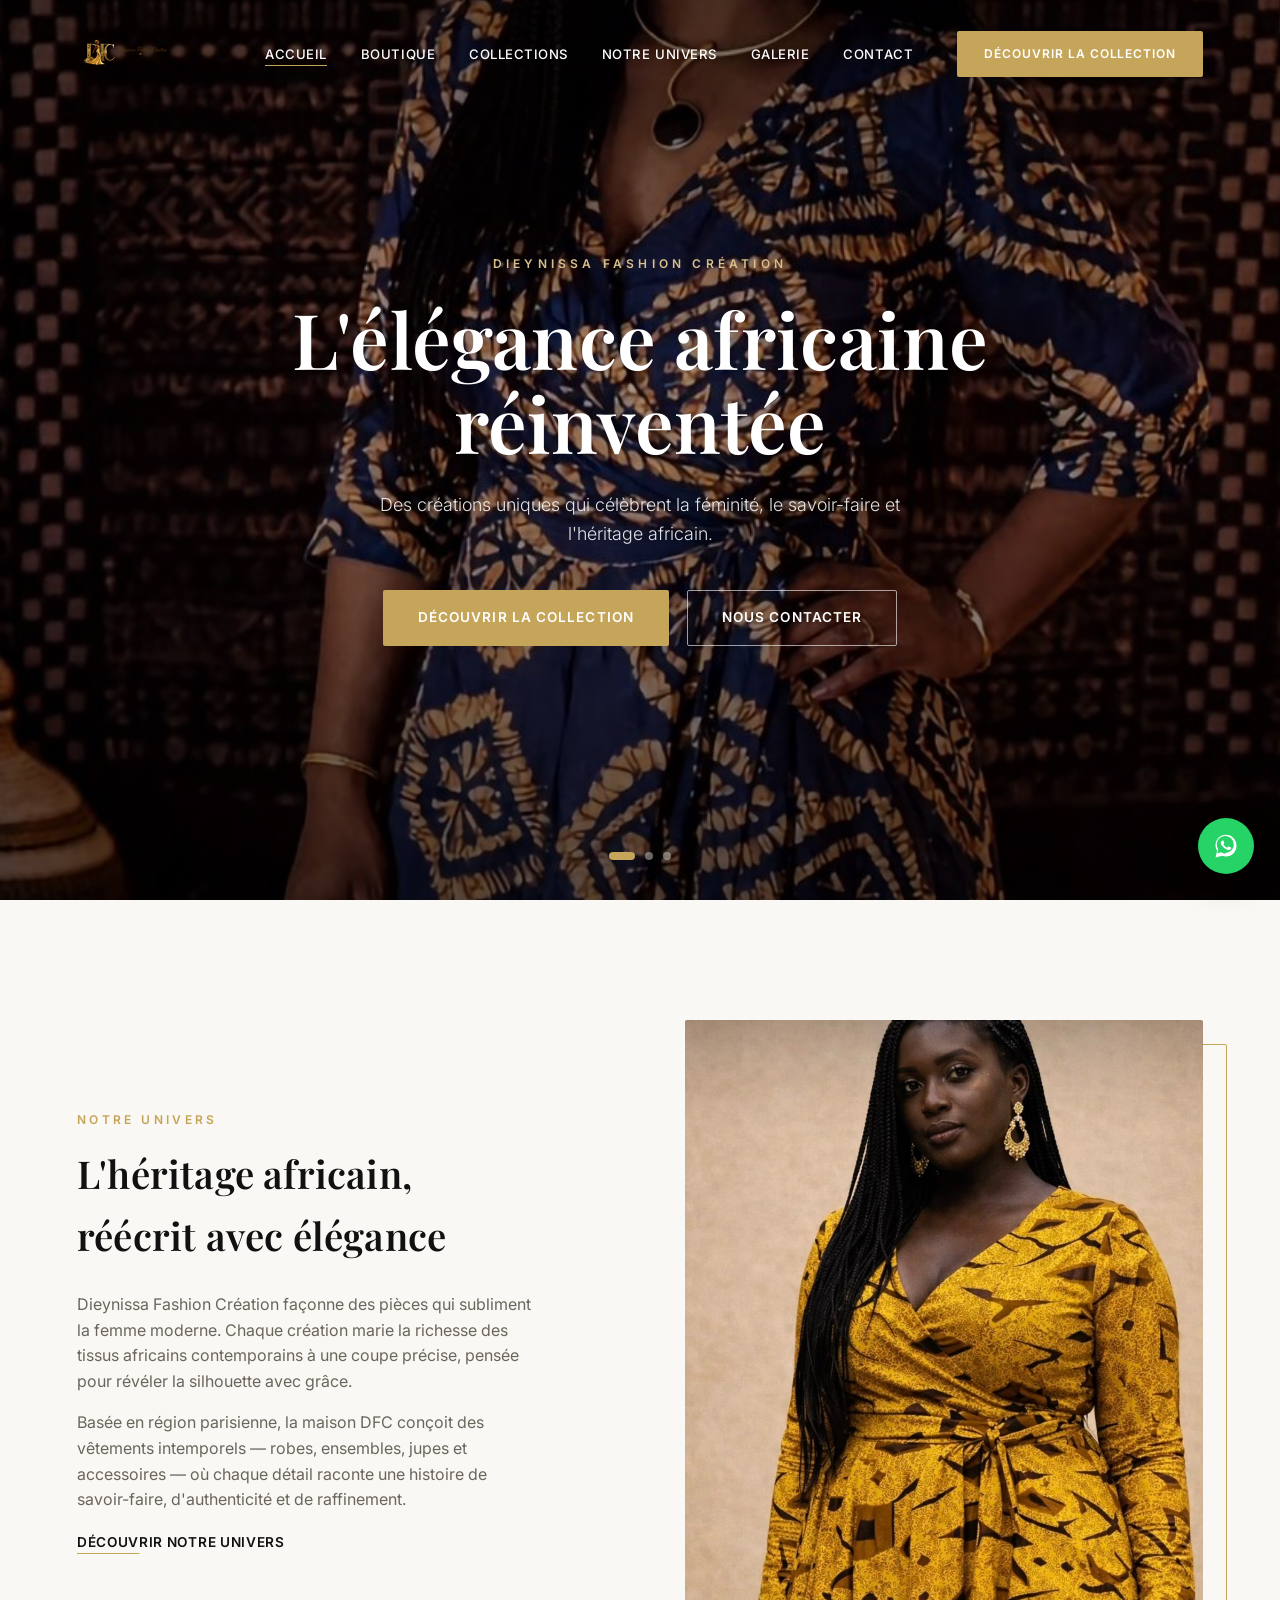
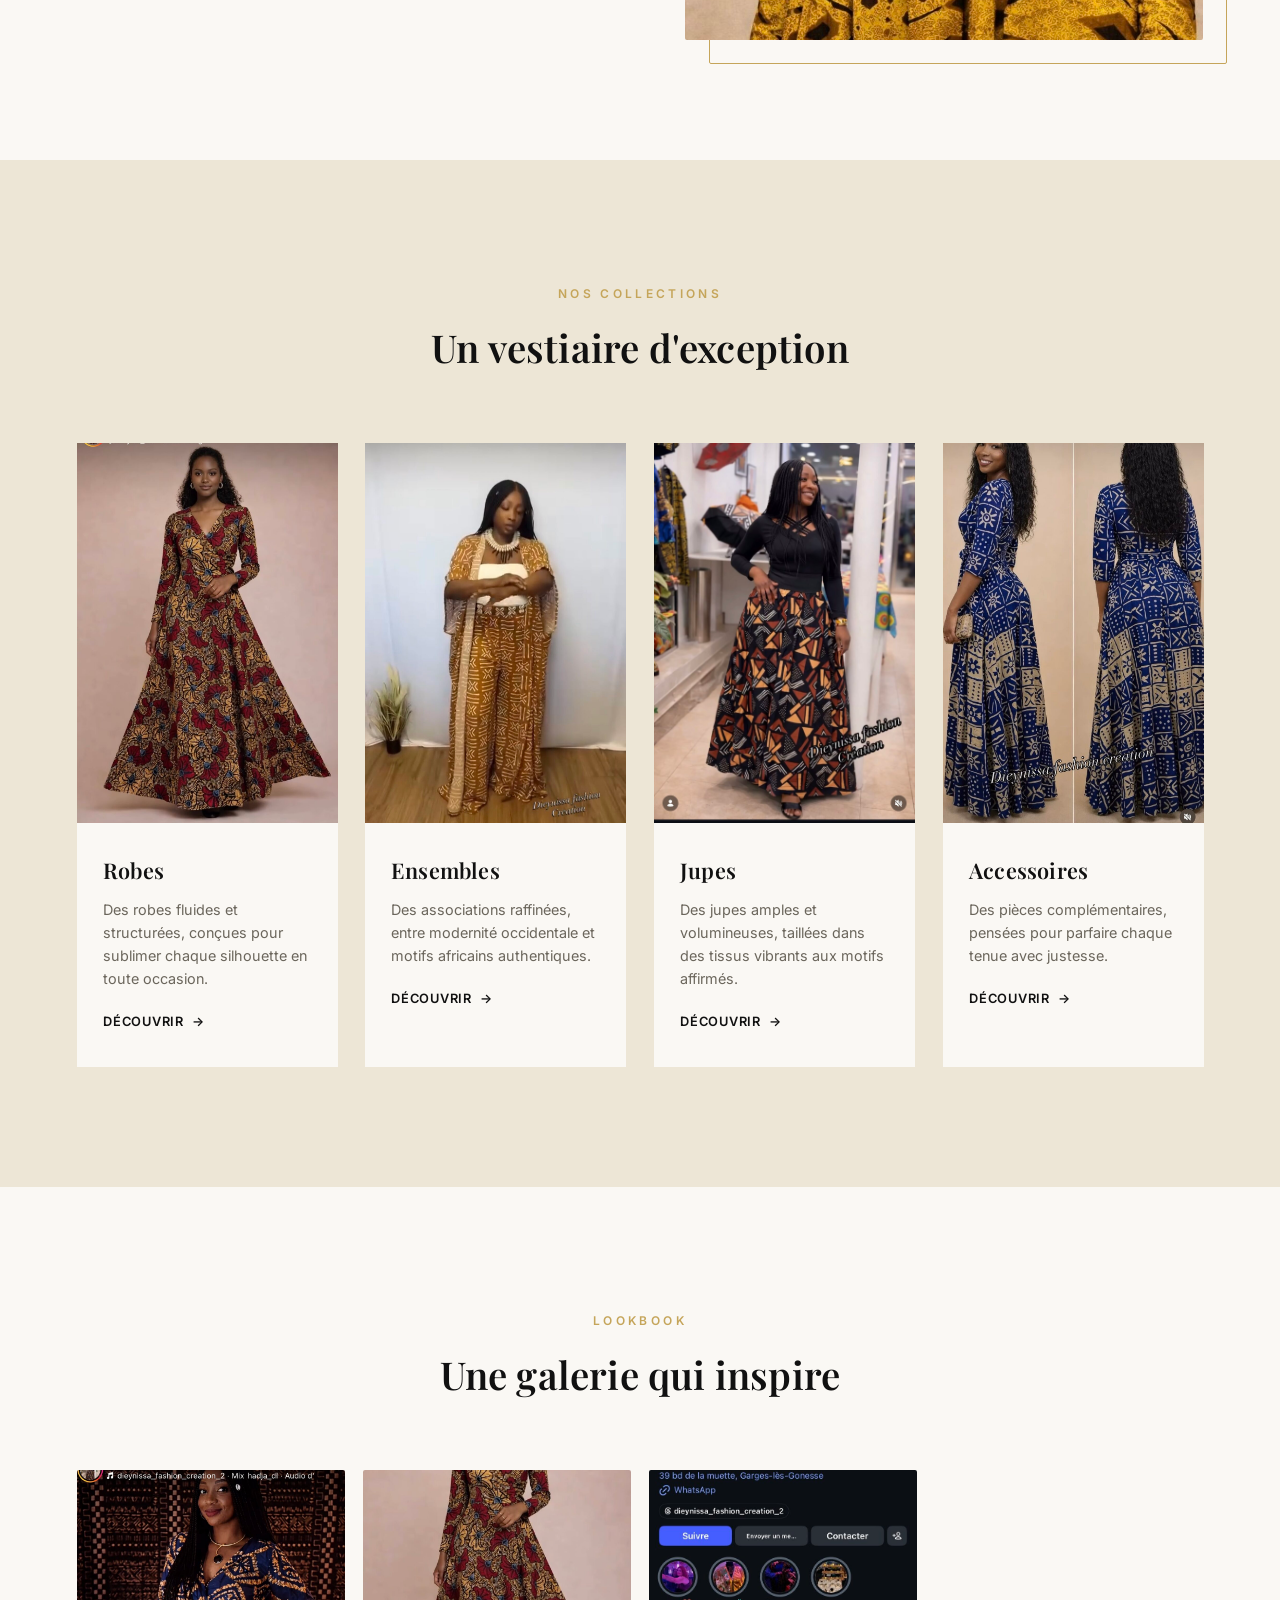
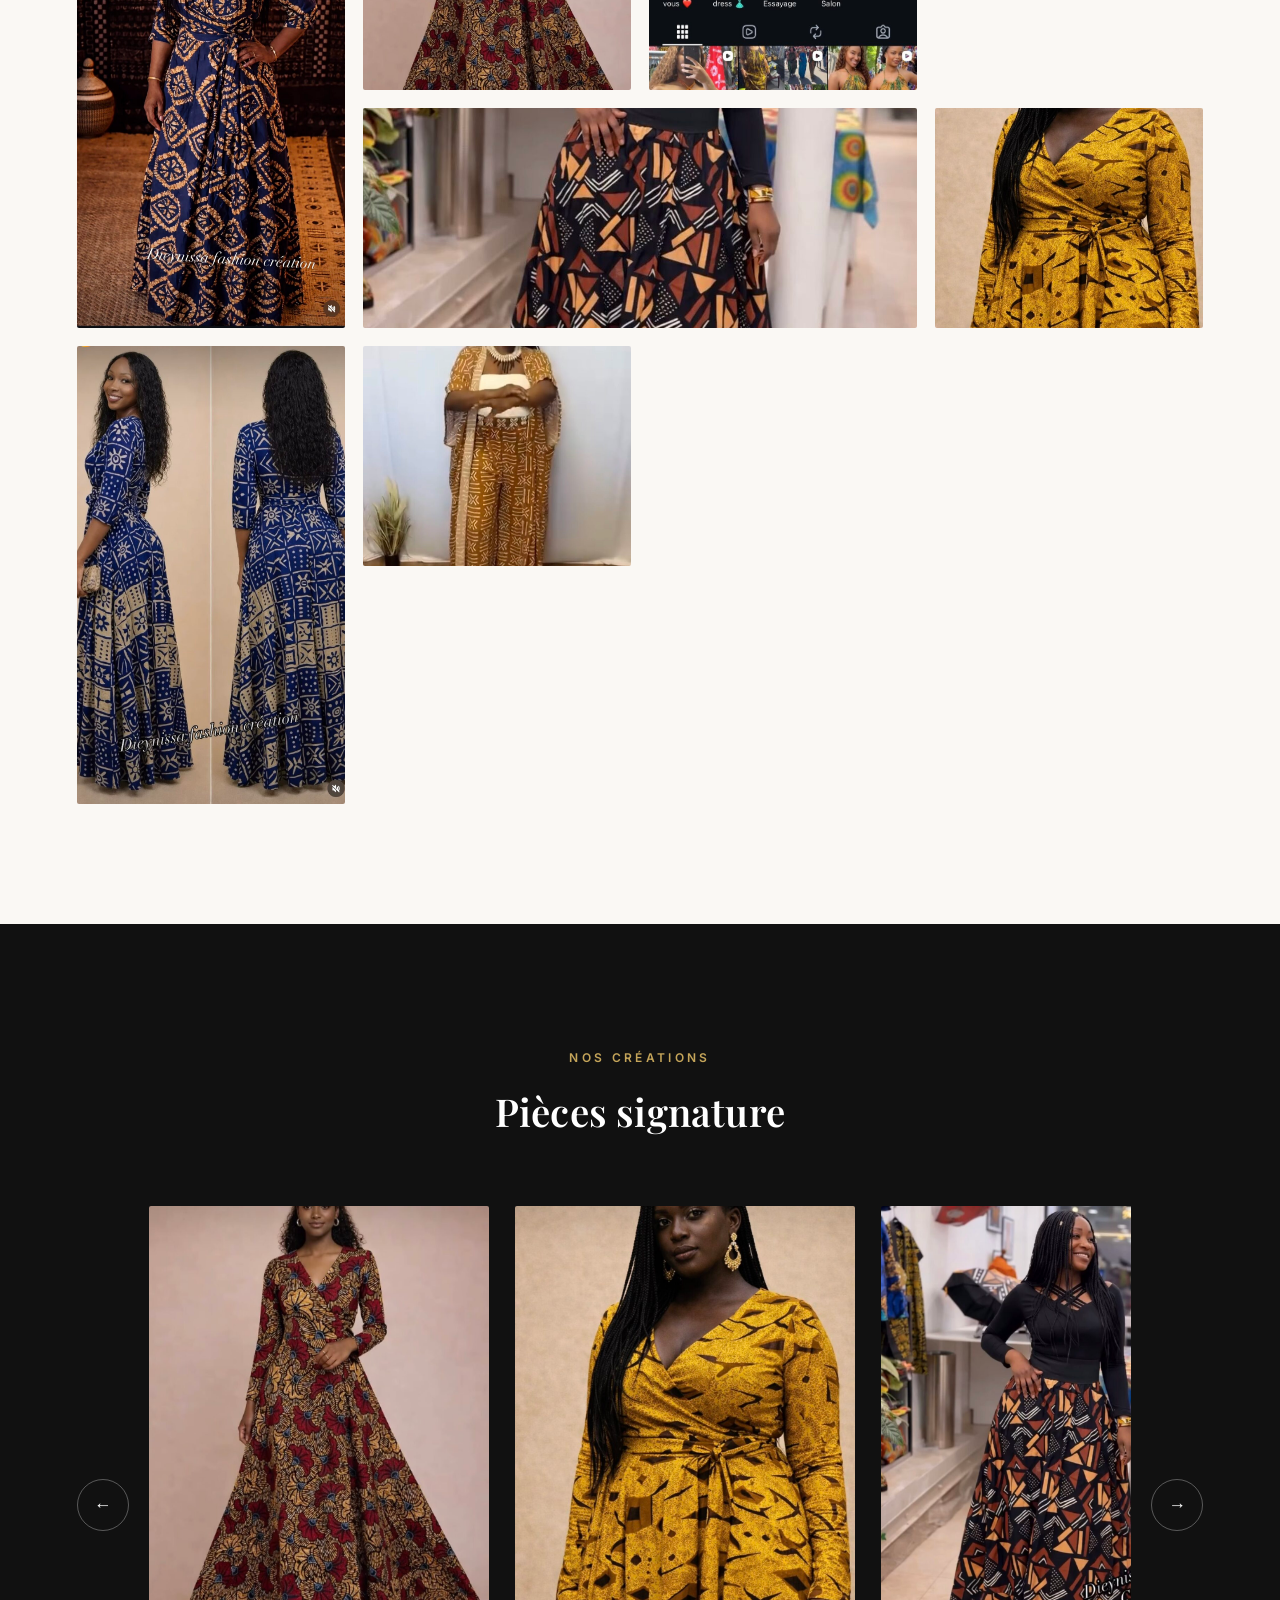
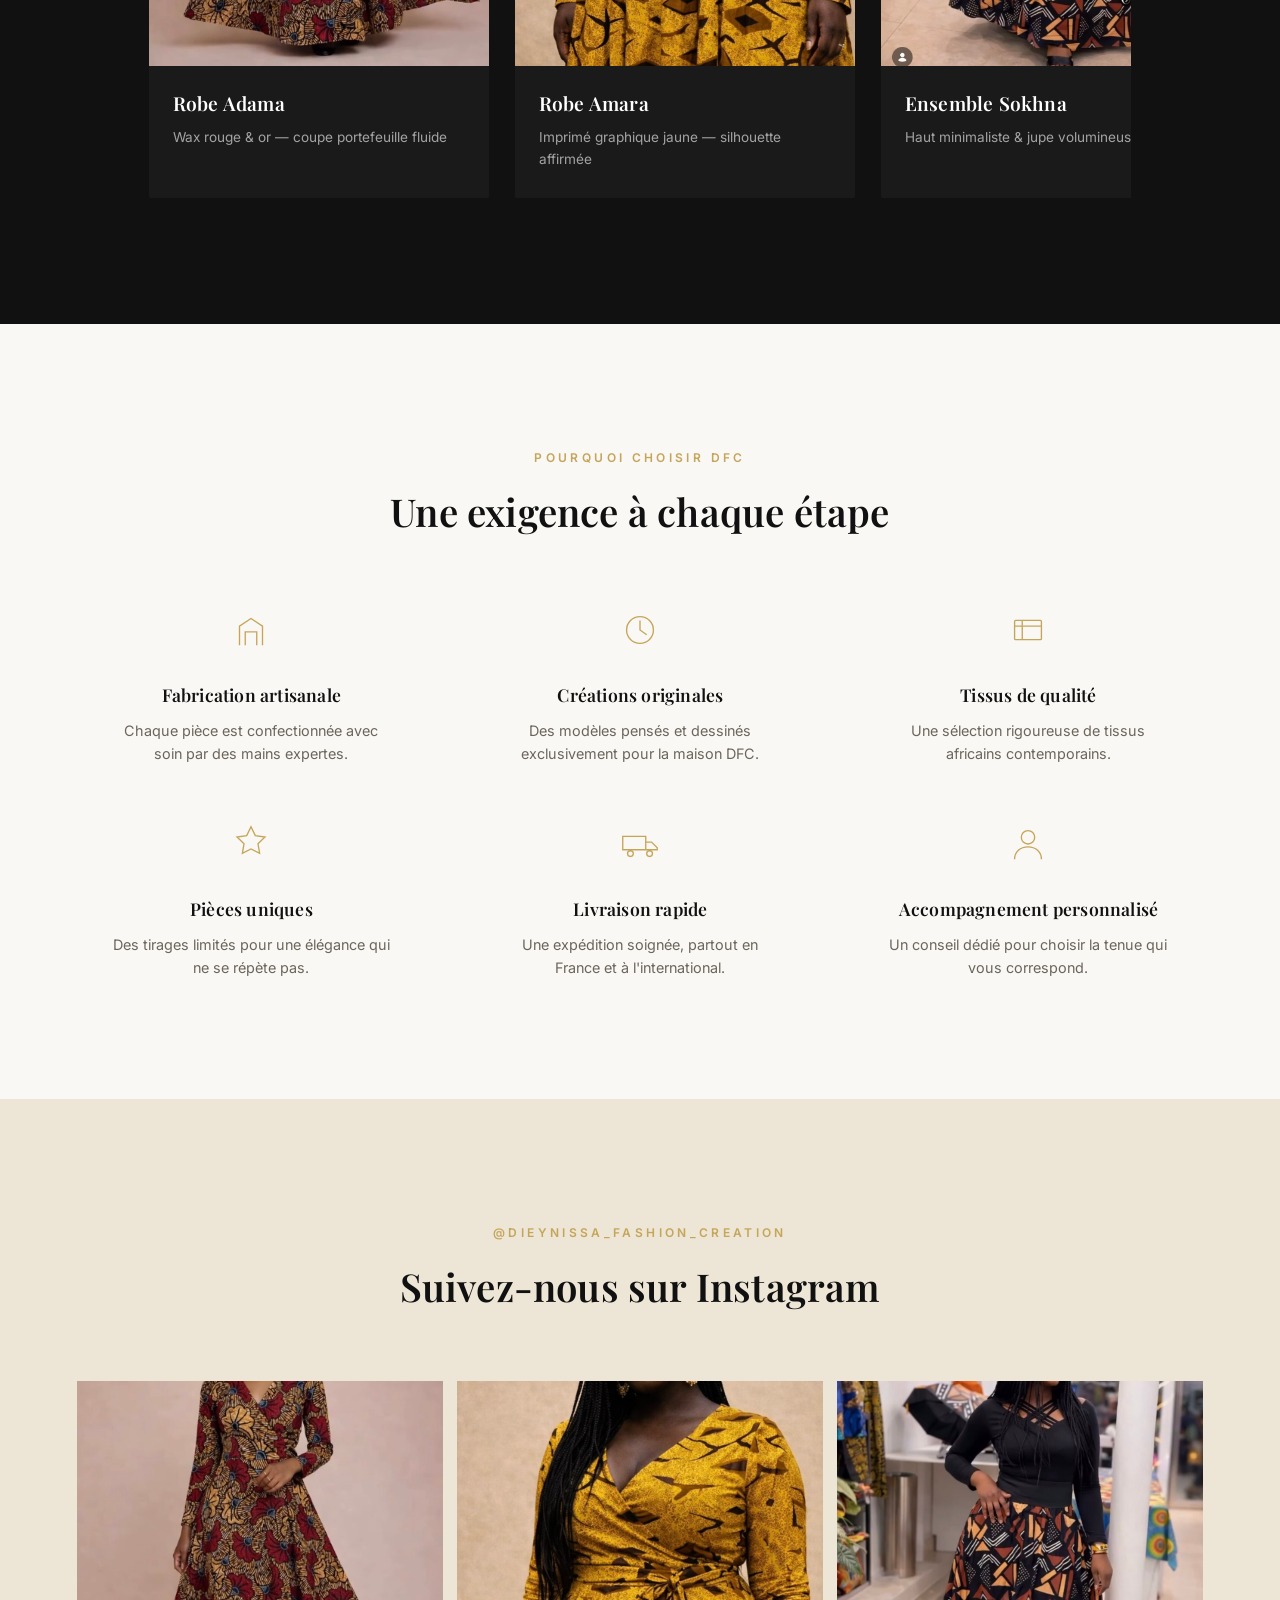
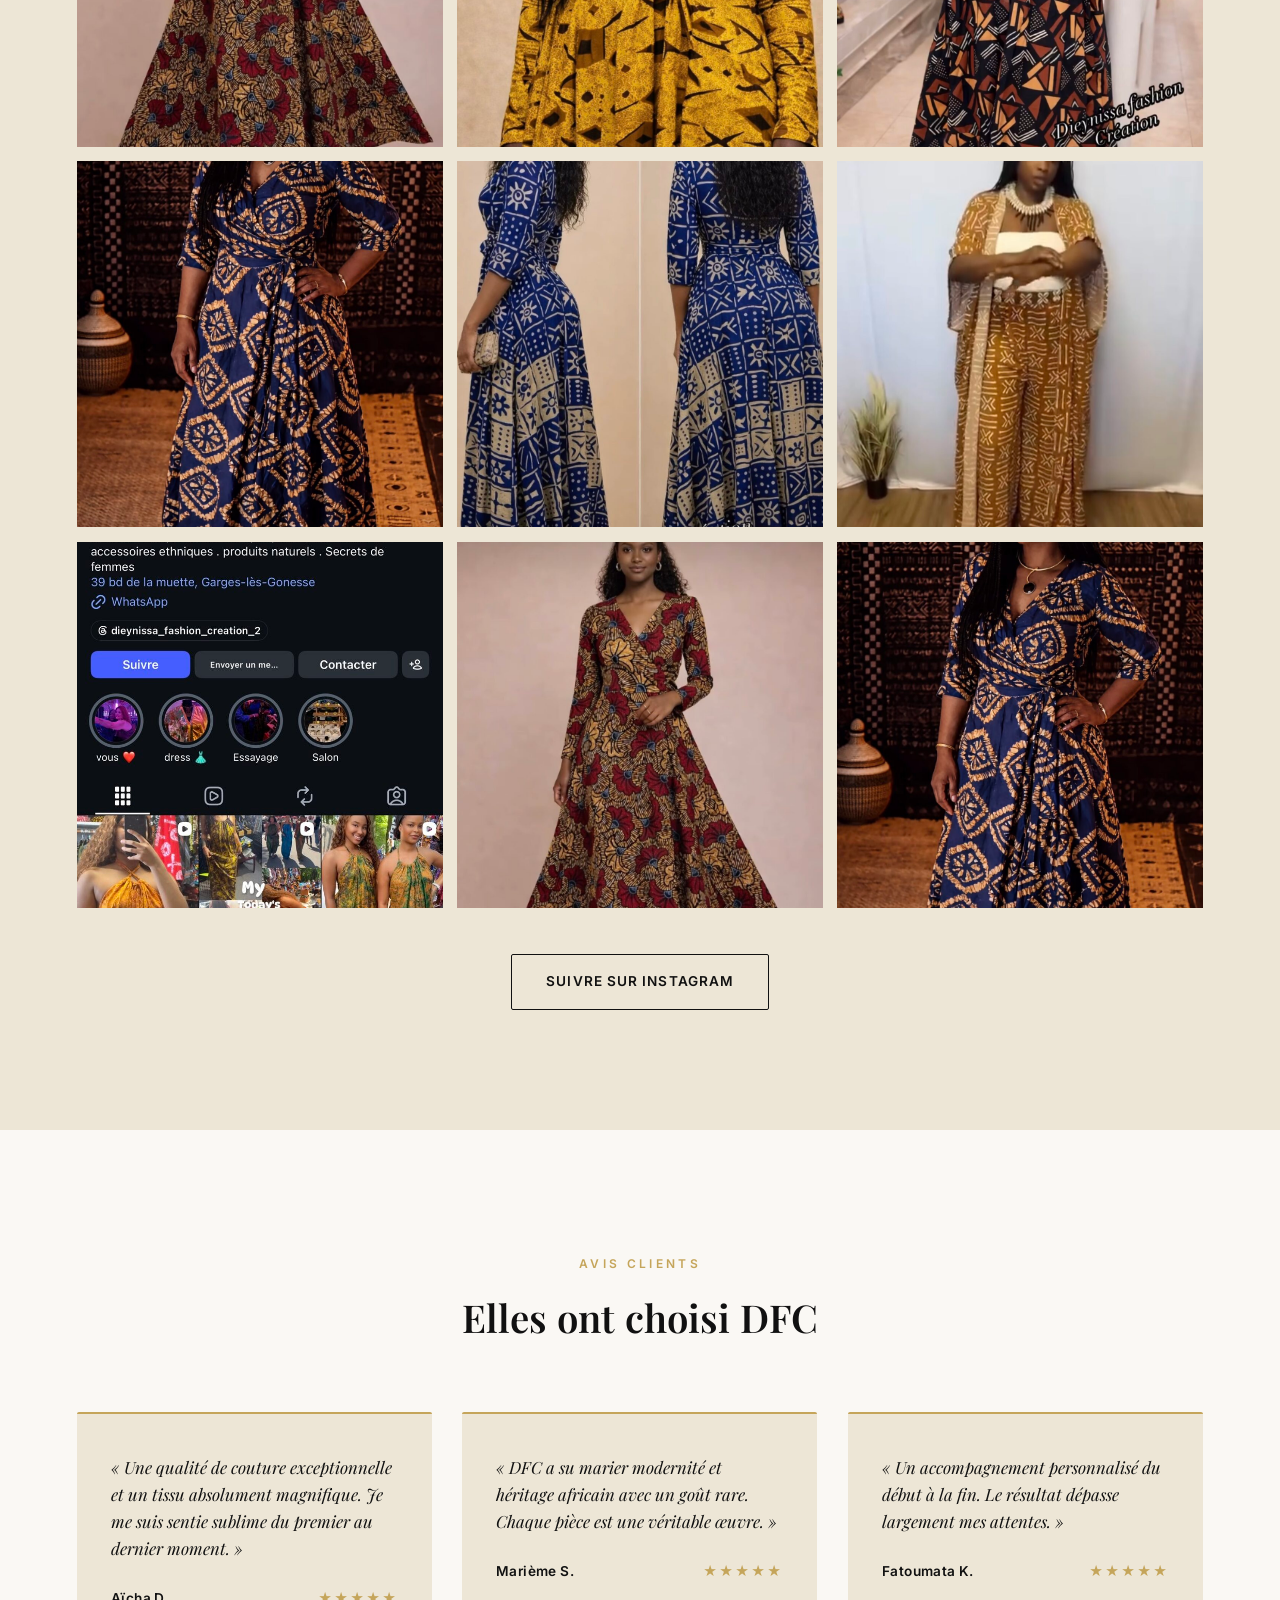
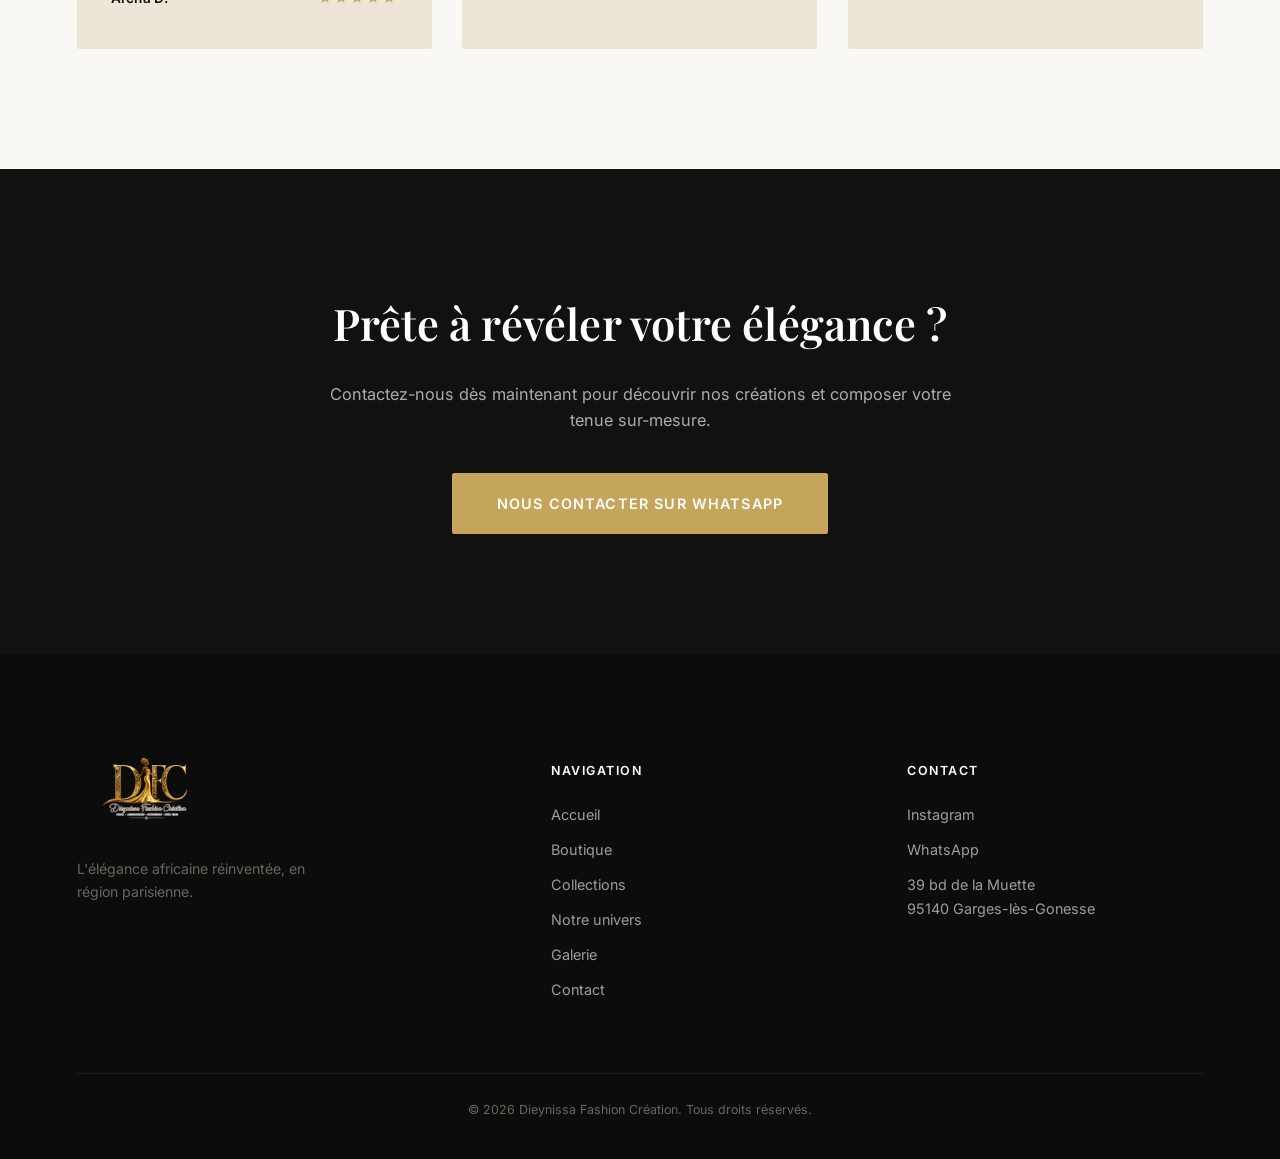
==== commit 0dab04ce: "Integration boutique + nouvelle identite visuelle (logos, favicons, OG, PWA)" ====
--- a/index.html
+++ b/index.html
@@ -8,12 +8,29 @@
 <meta name="theme-color" content="#111111">
 
 <!-- Open Graph -->
+<meta property="og:site_name" content="Dieynissa Fashion Création">
 <meta property="og:title" content="Dieynissa Fashion Création — L'élégance africaine réinventée">
 <meta property="og:description" content="Des créations uniques qui célèbrent la féminité, le savoir-faire et l'héritage africain.">
 <meta property="og:type" content="website">
-<meta property="og:image" content="assets/images/robe-03.jpg">
-
-<link rel="icon" href="assets/logo/logo.jpg" type="image/jpeg">
+<meta property="og:url" content="https://dieynissa-fashion-creation.vercel.app/">
+<meta property="og:image" content="assets/logo/dieynissa-social-share-og.png">
+<meta property="og:image:width" content="1731">
+<meta property="og:image:height" content="909">
+<meta property="og:image:alt" content="Dieynissa Fashion Création — Mode, Accessoires, Séduction, Bien-être">
+
+<!-- Twitter / X Card -->
+<meta name="twitter:card" content="summary_large_image">
+<meta name="twitter:title" content="Dieynissa Fashion Création — L'élégance africaine réinventée">
+<meta name="twitter:description" content="Des créations uniques qui célèbrent la féminité, le savoir-faire et l'héritage africain.">
+<meta name="twitter:image" content="assets/logo/dieynissa-social-share-og.png">
+
+<!-- Favicons -->
+<link rel="icon" href="assets/logo/favicon.ico" sizes="any">
+<link rel="icon" type="image/png" sizes="16x16" href="assets/logo/favicon-16x16.png">
+<link rel="icon" type="image/png" sizes="32x32" href="assets/logo/favicon-32x32.png">
+<link rel="icon" type="image/png" sizes="48x48" href="assets/logo/favicon-48x48.png">
+<link rel="apple-touch-icon" sizes="180x180" href="assets/logo/apple-touch-icon.png">
+<link rel="manifest" href="site.webmanifest">
 
 <link rel="preconnect" href="https://fonts.googleapis.com">
 <link rel="preconnect" href="https://fonts.gstatic.com" crossorigin>
@@ -21,6 +38,20 @@
 
 <link rel="stylesheet" href="css/style.css">
 <link rel="stylesheet" href="css/responsive.css">
+
+<script type="application/ld+json">
+{
+  "@context": "https://schema.org",
+  "@type": "Organization",
+  "name": "Dieynissa Fashion Création",
+  "alternateName": "DFC",
+  "url": "https://dieynissa-fashion-creation.vercel.app/",
+  "logo": "https://dieynissa-fashion-creation.vercel.app/assets/logo/dieynissa-google-thumbnail.png",
+  "sameAs": [
+    "https://instagram.com/dieynissa_fashion_creation_2"
+  ]
+}
+</script>
 </head>
 <body>
 
@@ -32,13 +63,14 @@
 <!-- ============ NAVBAR ============ -->
 <header class="navbar" id="navbar">
   <div class="navbar__inner">
-    <a href="#accueil" class="navbar__logo" aria-label="Dieynissa Fashion Création — Accueil">
-      <img src="assets/logo/logo.jpg" alt="DFC — Dieynissa Fashion Création" width="140" height="59">
+    <a href="#accueil" class="navbar__logo" aria-label="Accueil — Dieynissa Fashion Création">
+      <img src="assets/logo/dieynissa-header-logo.png" alt="Dieynissa Fashion Création" width="220" height="150">
     </a>
 
     <nav class="navbar__nav" id="navMenu" aria-label="Navigation principale">
       <ul>
         <li><a href="#accueil" class="nav-link active">Accueil</a></li>
+        <li><a href="boutique.html" class="nav-link">Boutique</a></li>
         <li><a href="#collections" class="nav-link">Collections</a></li>
         <li><a href="#univers" class="nav-link">Notre univers</a></li>
         <li><a href="#galerie" class="nav-link">Galerie</a></li>
@@ -351,13 +383,14 @@
 <footer class="footer">
   <div class="footer__inner">
     <div class="footer__brand">
-      <img src="assets/logo/logo.jpg" alt="DFC — Dieynissa Fashion Création" width="120" height="50">
+      <img src="assets/logo/dieynissa-footer-logo.png" alt="Dieynissa Fashion Création" width="230" height="157">
       <p>L'élégance africaine réinventée, en région parisienne.</p>
     </div>
 
     <nav class="footer__nav" aria-label="Navigation pied de page">
       <h4>Navigation</h4>
       <a href="#accueil">Accueil</a>
+      <a href="boutique.html">Boutique</a>
       <a href="#collections">Collections</a>
       <a href="#univers">Notre univers</a>
       <a href="#galerie">Galerie</a>
--- a/css/style.css
+++ b/css/style.css
@@ -189,9 +189,9 @@
   display: flex; align-items: center; justify-content: space-between;
   max-width: var(--container); margin: 0 auto;
 }
-.navbar__logo img { height: 46px; width: auto; transition: var(--transition); filter: brightness(0) invert(1); }
+.navbar__logo img { height: 64px; width: auto; object-fit: contain; transition: var(--transition); }
 .navbar.is-scrolled { background: rgba(250,248,244,.92); backdrop-filter: blur(10px); padding: 12px 6vw; box-shadow: 0 6px 30px rgba(0,0,0,.06); }
-.navbar.is-scrolled .navbar__logo img { filter: none; height: 38px; }
+.navbar.is-scrolled .navbar__logo img { height: 52px; }
 
 .navbar__nav { display: flex; align-items: center; gap: 44px; }
 .navbar__nav ul { list-style: none; display: flex; gap: 34px; margin: 0; padding: 0; }
@@ -402,7 +402,7 @@
   display: grid; grid-template-columns: 1.4fr 1fr 1fr; gap: 60px; padding-bottom: 60px;
   border-bottom: 1px solid rgba(255,255,255,.08);
 }
-.footer__brand img { height: 42px; margin-bottom: 18px; filter: brightness(0) invert(1); }
+.footer__brand img { height: 96px; width: auto; object-fit: contain; margin-bottom: 18px; }
 .footer__brand p { font-size: 0.88rem; max-width: 260px; }
 .footer__nav h4, .footer__contact h4 {
   color: #fff; font-family: var(--font-body); font-size: 0.78rem; text-transform: uppercase;
--- a/css/responsive.css
+++ b/css/responsive.css
@@ -15,6 +15,10 @@
 /* ---------- Small tablet / large mobile ≤860px ---------- */
 @media (max-width: 860px) {
   section { padding: 90px 6vw; }
+
+  .navbar__logo img { height: 54px; }
+  .navbar.is-scrolled .navbar__logo img { height: 46px; }
+  .footer__brand img { height: 76px; }
 
   .navbar__nav {
     position: fixed; top: 0; right: 0; height: 100vh; width: min(340px, 82vw);
@@ -71,7 +75,9 @@
   .hero__scroll { display: none; }
 
   .navbar { padding: 16px 5vw; }
-  .navbar__logo img { height: 36px; }
+  .navbar__logo img { height: 44px; }
+  .navbar.is-scrolled .navbar__logo img { height: 40px; }
+  .footer__brand img { height: 64px; }
 
   .univers__media img { height: 320px; }
 
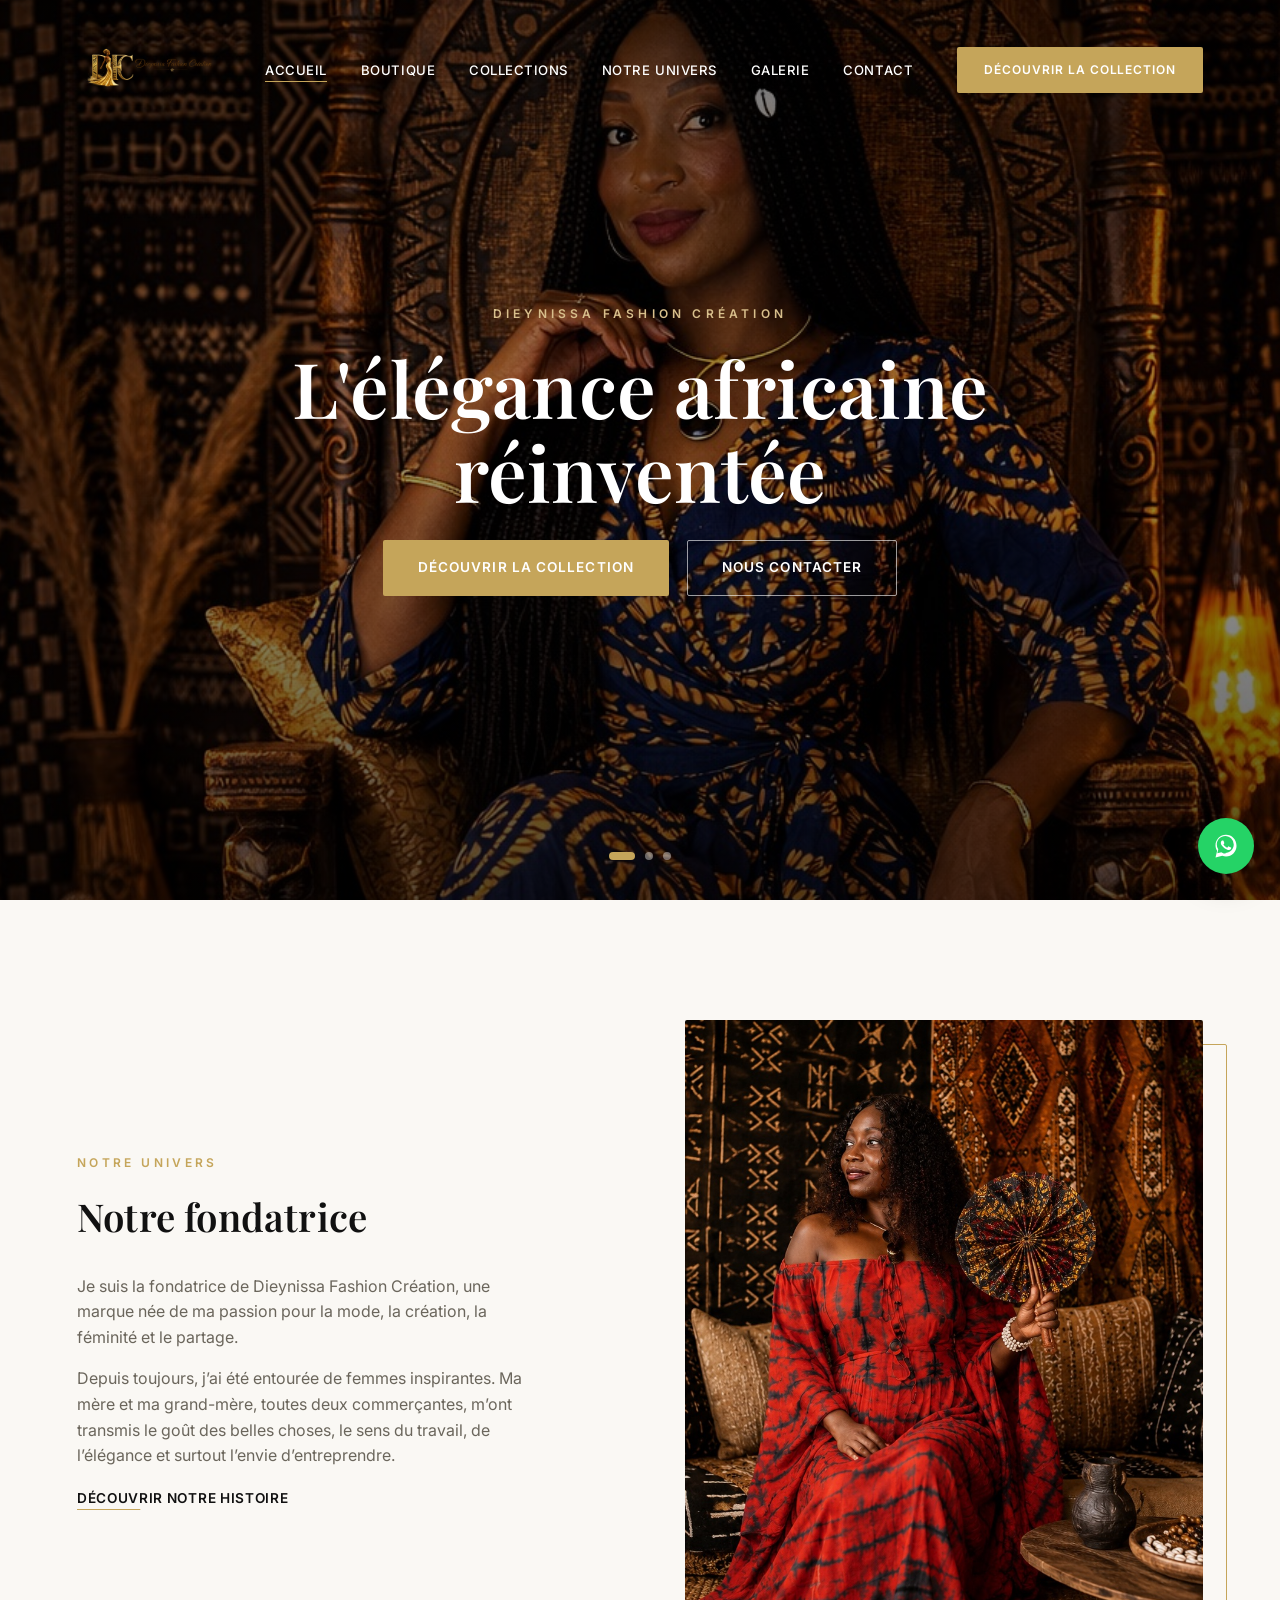
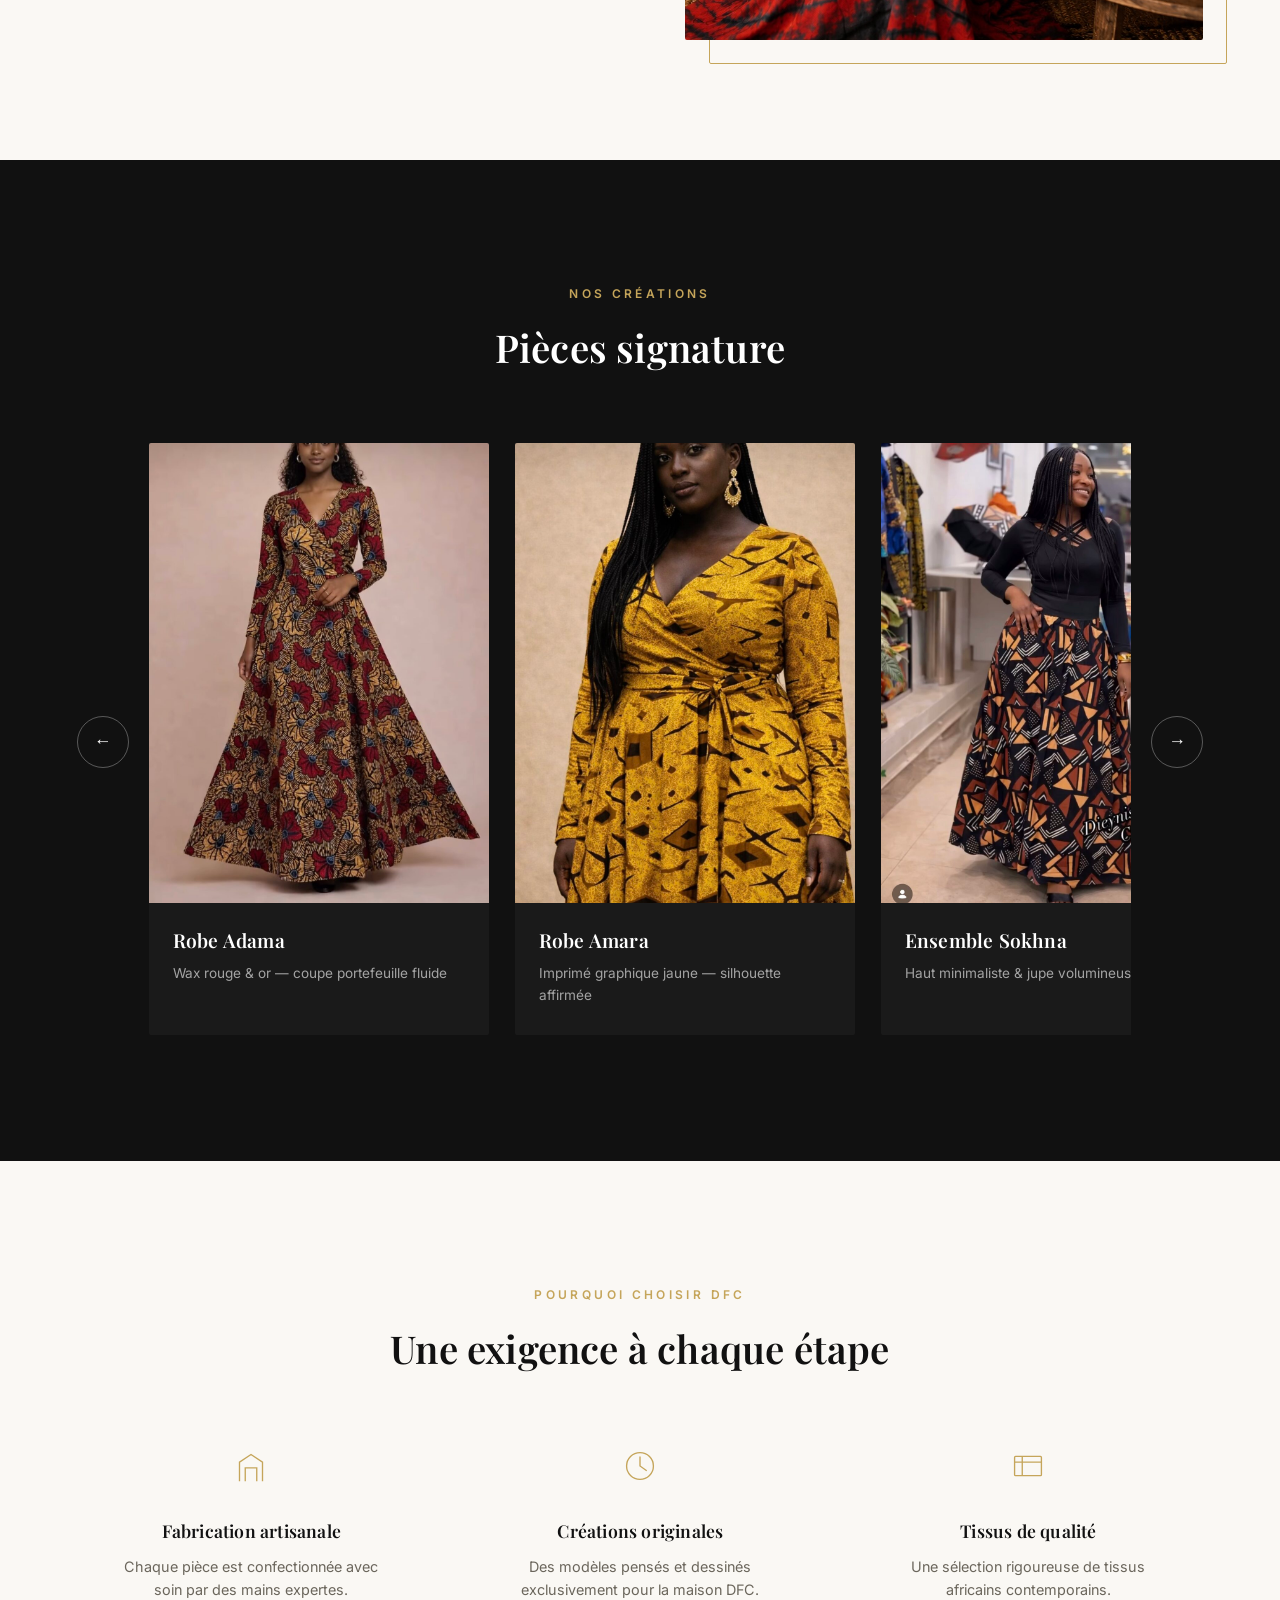
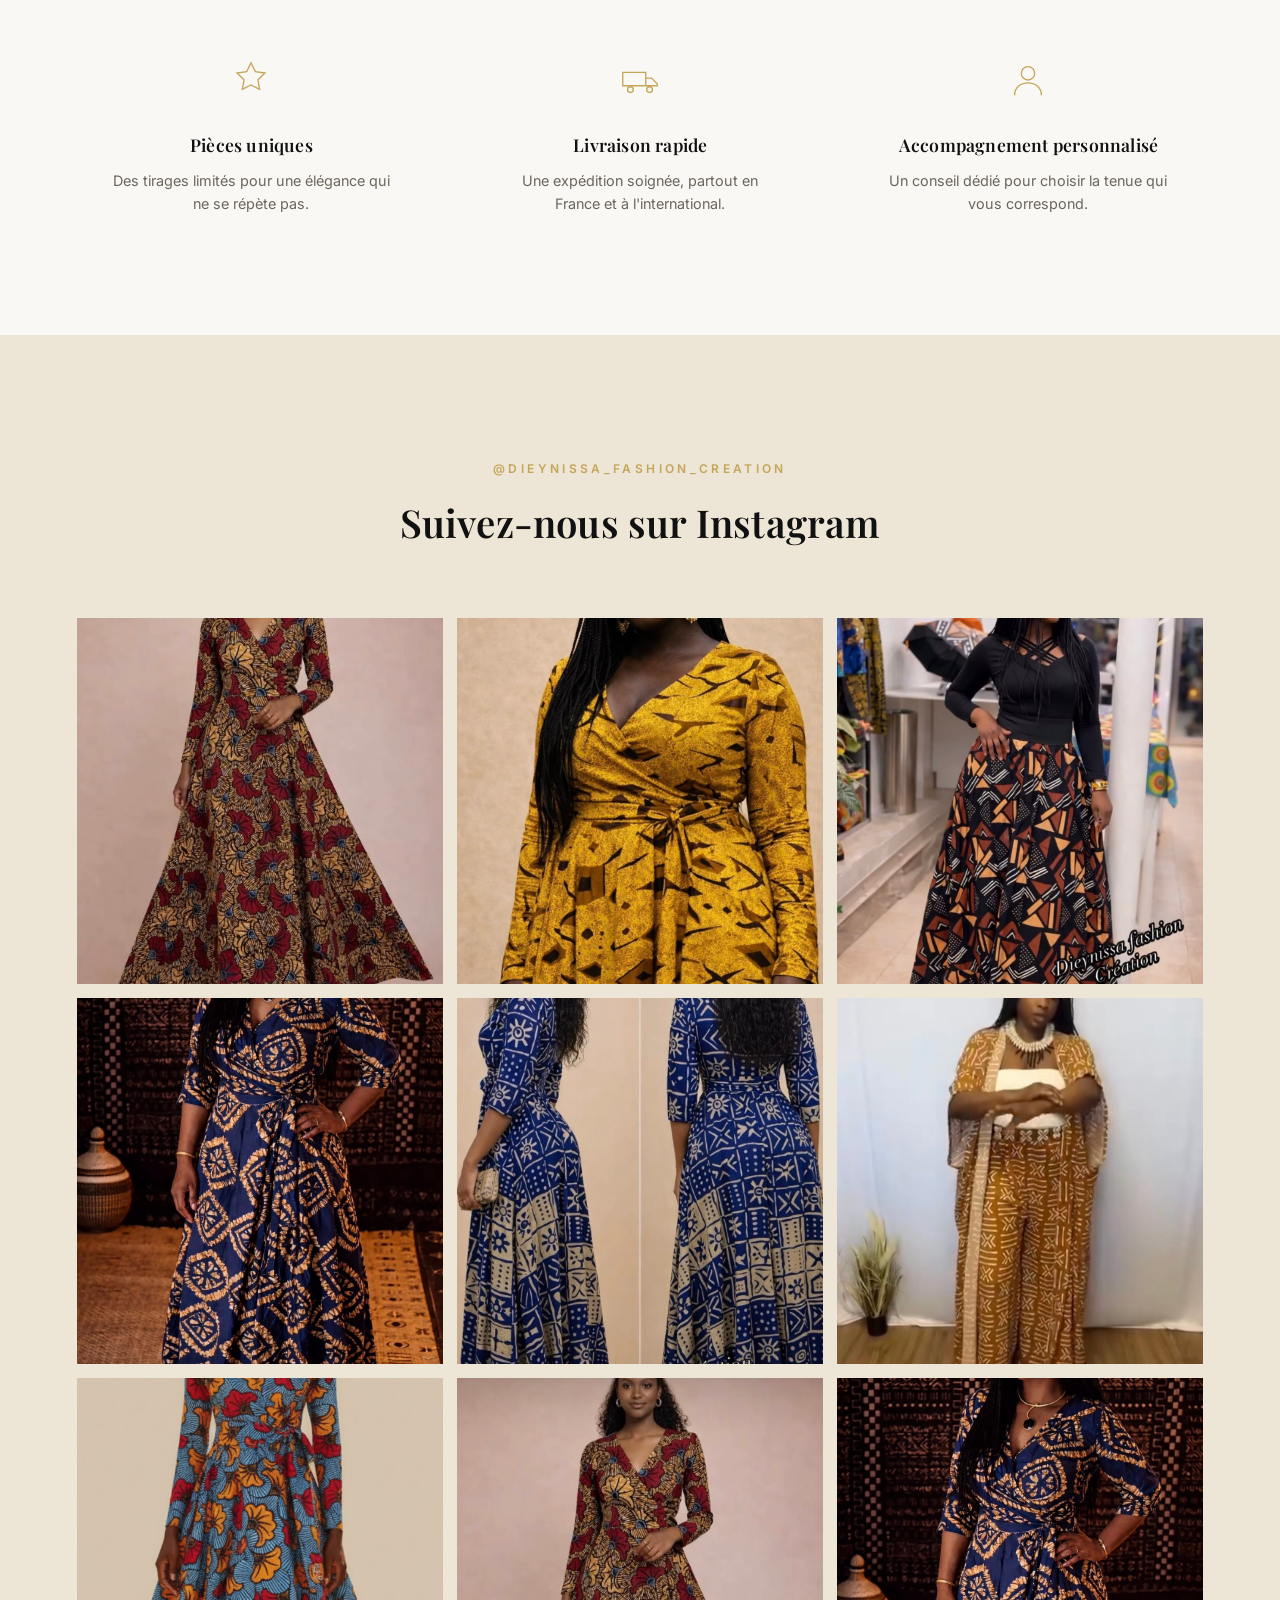
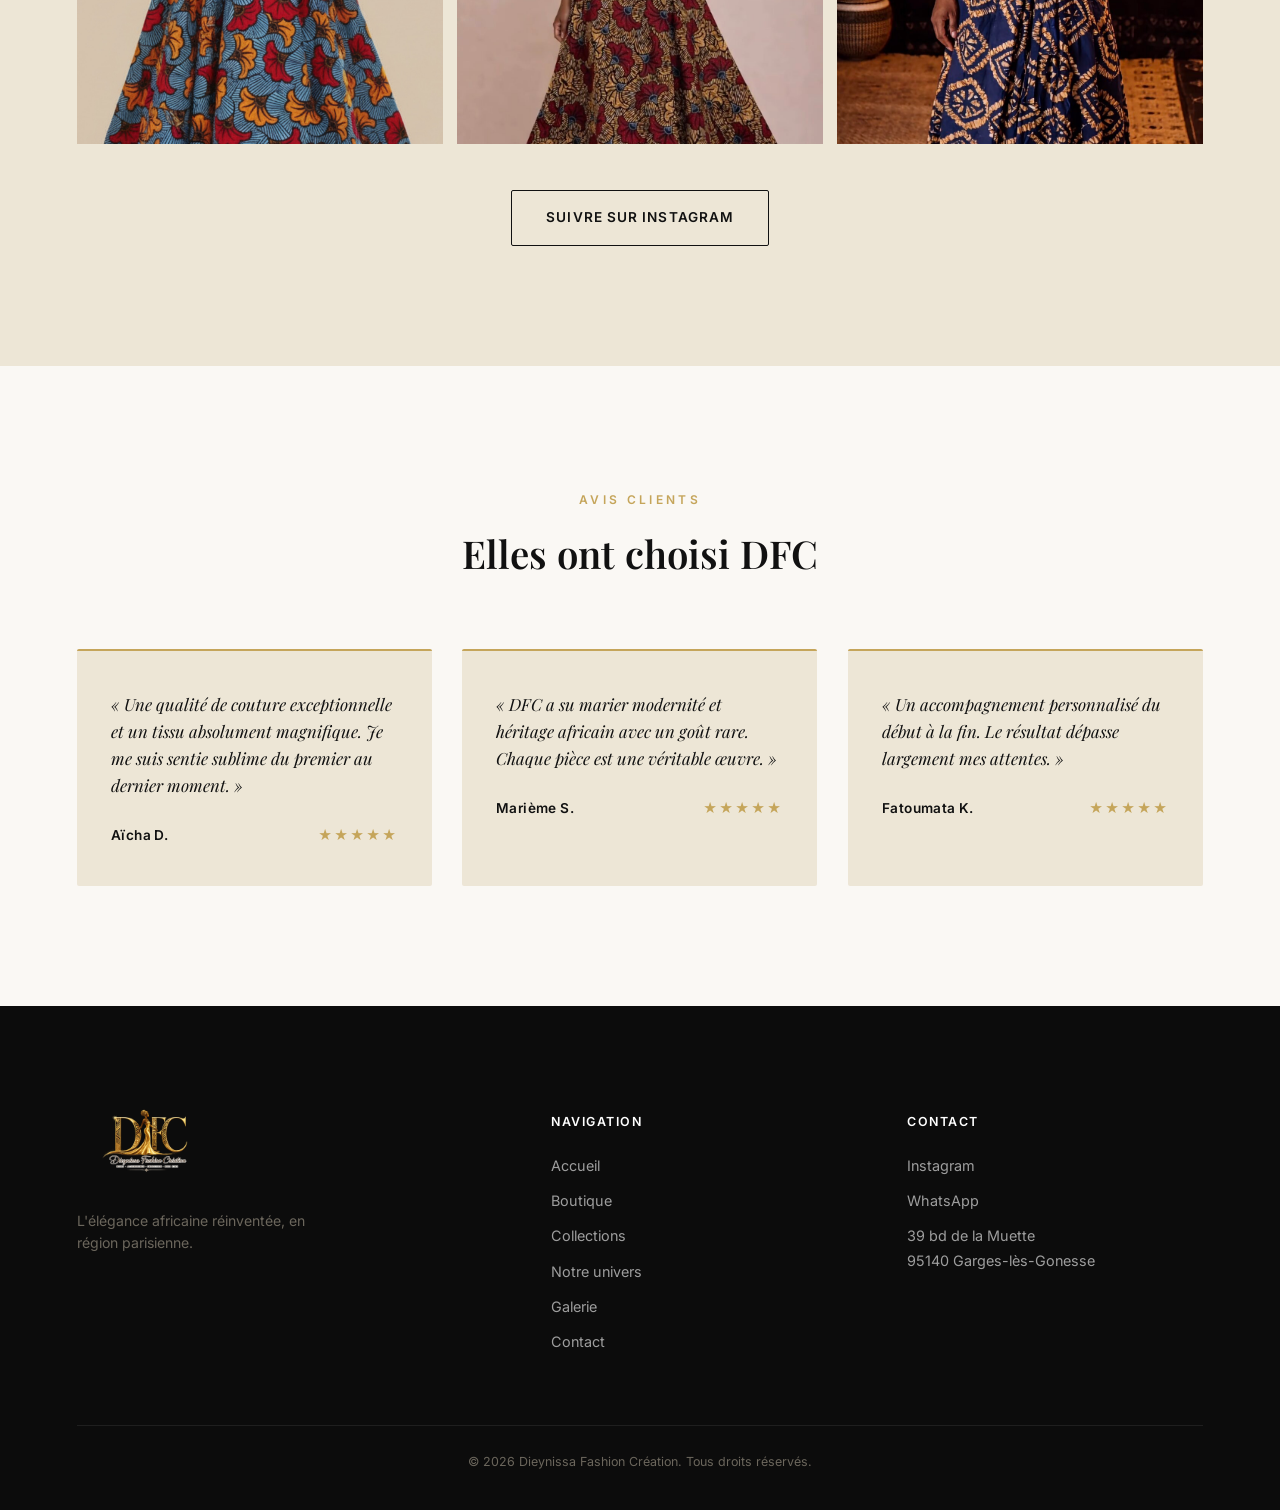
==== commit bef7a8ad: "Restructuration pages, intros boutique, corrections images" ====
--- a/index.html
+++ b/index.html
@@ -71,12 +71,12 @@
       <ul>
         <li><a href="#accueil" class="nav-link active">Accueil</a></li>
         <li><a href="boutique.html" class="nav-link">Boutique</a></li>
-        <li><a href="#collections" class="nav-link">Collections</a></li>
-        <li><a href="#univers" class="nav-link">Notre univers</a></li>
-        <li><a href="#galerie" class="nav-link">Galerie</a></li>
-        <li><a href="#contact" class="nav-link">Contact</a></li>
+        <li><a href="collections.html" class="nav-link">Collections</a></li>
+        <li><a href="univers.html" class="nav-link">Notre univers</a></li>
+        <li><a href="galerie.html" class="nav-link">Galerie</a></li>
+        <li><a href="contact.html" class="nav-link">Contact</a></li>
       </ul>
-      <a href="#collections" class="btn btn--gold navbar__cta">Découvrir la collection</a>
+      <a href="collections.html" class="btn btn--gold navbar__cta">Découvrir la collection</a>
     </nav>
 
     <button class="navbar__burger" id="burgerBtn" aria-label="Ouvrir le menu" aria-expanded="false" aria-controls="navMenu">
@@ -88,19 +88,18 @@
 <!-- ============ HERO ============ -->
 <section class="hero" id="accueil">
   <div class="hero__slider" id="heroSlider">
-    <div class="hero__slide is-active" style="background-image:url('assets/images/robe-03.jpg')"></div>
-    <div class="hero__slide" style="background-image:url('assets/images/robe-05.jpg')"></div>
-    <div class="hero__slide" style="background-image:url('assets/images/ensemble-01.jpg')"></div>
+    <div class="hero__slide is-active" style="background-image:url('assets/images/IMG_1153.PNG'); background-position:center 8%;"></div>
+    <div class="hero__slide" style="background-image:url('assets/images/IMG_0298.PNG'); background-position:center 10%;"></div>
+    <div class="hero__slide" style="background-image:url('assets/images/IMG_0299.PNG'); background-position:center top;"></div>
   </div>
   <div class="hero__overlay"></div>
 
   <div class="hero__content">
     <p class="hero__eyebrow reveal">Dieynissa Fashion Création</p>
     <h1 class="hero__title reveal">L'élégance africaine<br>réinventée</h1>
-    <p class="hero__subtitle reveal">Des créations uniques qui célèbrent la féminité, le savoir-faire et l'héritage africain.</p>
     <div class="hero__actions reveal">
-      <a href="#collections" class="btn btn--gold">Découvrir la collection</a>
-      <a href="#contact" class="btn btn--outline">Nous contacter</a>
+      <a href="collections.html" class="btn btn--gold">Découvrir la collection</a>
+      <a href="contact.html" class="btn btn--outline">Nous contacter</a>
     </div>
   </div>
 
@@ -116,101 +115,15 @@
   <div class="univers__inner">
     <div class="univers__text reveal">
       <span class="eyebrow">Notre univers</span>
-      <h2>L'héritage africain,<br>réécrit avec élégance</h2>
-      <p>Dieynissa Fashion Création façonne des pièces qui subliment la femme moderne. Chaque création marie la richesse des tissus africains contemporains à une coupe précise, pensée pour révéler la silhouette avec grâce.</p>
-      <p>Basée en région parisienne, la maison DFC conçoit des vêtements intemporels — robes, ensembles, jupes et accessoires — où chaque détail raconte une histoire de savoir-faire, d'authenticité et de raffinement.</p>
-      <a href="#galerie" class="link-underline">Découvrir notre univers</a>
+      <h2>Notre fondatrice</h2>
+      <p>Je suis la fondatrice de Dieynissa Fashion Création, une marque née de ma passion pour la mode, la création, la féminité et le partage.</p>
+      <p>Depuis toujours, j’ai été entourée de femmes inspirantes. Ma mère et ma grand-mère, toutes deux commerçantes, m’ont transmis le goût des belles choses, le sens du travail, de l’élégance et surtout l’envie d’entreprendre.</p>
+      <a href="univers.html" class="link-underline">Découvrir notre histoire</a>
     </div>
     <div class="univers__media reveal">
-      <img src="assets/images/robe-02.jpg" alt="Modèle DFC portant une robe wax jaune et noire aux motifs graphiques" loading="lazy" width="1000" height="1600">
+      <img src="assets/images/fondatrice.PNG" alt="Portrait de la fondatrice de Dieynissa Fashion Création" loading="lazy" width="1000" height="1600">
       <div class="univers__frame" aria-hidden="true"></div>
     </div>
-  </div>
-</section>
-
-<!-- ============ COLLECTIONS ============ -->
-<section class="collections" id="collections">
-  <div class="section-head reveal">
-    <span class="eyebrow">Nos collections</span>
-    <h2>Un vestiaire d'exception</h2>
-  </div>
-
-  <div class="collections__grid">
-    <article class="collection-card reveal">
-      <div class="collection-card__media">
-        <img src="assets/images/robe-01.jpg" alt="Robe longue imprimée wax rouge et or" loading="lazy" width="900" height="1400">
-      </div>
-      <div class="collection-card__body">
-        <h3>Robes</h3>
-        <p>Des robes fluides et structurées, conçues pour sublimer chaque silhouette en toute occasion.</p>
-        <a href="#contact" class="link-arrow">Découvrir</a>
-      </div>
-    </article>
-
-    <article class="collection-card reveal">
-      <div class="collection-card__media">
-        <img src="assets/images/ensemble-02.jpg" alt="Ensemble kimono et pantalon imprimé mudcloth ocre" loading="lazy" width="900" height="1400">
-      </div>
-      <div class="collection-card__body">
-        <h3>Ensembles</h3>
-        <p>Des associations raffinées, entre modernité occidentale et motifs africains authentiques.</p>
-        <a href="#contact" class="link-arrow">Découvrir</a>
-      </div>
-    </article>
-
-    <article class="collection-card reveal">
-      <div class="collection-card__media">
-        <img src="assets/images/ensemble-01.jpg" alt="Jupe longue imprimée motifs graphiques" loading="lazy" width="900" height="1400">
-      </div>
-      <div class="collection-card__body">
-        <h3>Jupes</h3>
-        <p>Des jupes amples et volumineuses, taillées dans des tissus vibrants aux motifs affirmés.</p>
-        <a href="#contact" class="link-arrow">Découvrir</a>
-      </div>
-    </article>
-
-    <article class="collection-card reveal">
-      <div class="collection-card__media">
-        <img src="assets/images/robe-04.jpg" alt="Accessoires et détails d'une tenue DFC, pochette et bijoux dorés" loading="lazy" width="900" height="1400" style="object-position:15% 78%;">
-      </div>
-      <div class="collection-card__body">
-        <h3>Accessoires</h3>
-        <p>Des pièces complémentaires, pensées pour parfaire chaque tenue avec justesse.</p>
-        <a href="#contact" class="link-arrow">Découvrir</a>
-      </div>
-    </article>
-  </div>
-</section>
-
-<!-- ============ LOOKBOOK / GALERIE ============ -->
-<section class="lookbook" id="galerie">
-  <div class="section-head reveal">
-    <span class="eyebrow">Lookbook</span>
-    <h2>Une galerie qui inspire</h2>
-  </div>
-
-  <div class="lookbook__grid">
-    <button class="lookbook__item lookbook__item--tall reveal" data-full="assets/images/robe-03.jpg" aria-label="Agrandir la photo">
-      <img src="assets/images/robe-03.jpg" alt="Robe longue imprimée bleu et or sur fond artisanal" loading="lazy">
-    </button>
-    <button class="lookbook__item reveal" data-full="assets/images/robe-01.jpg" aria-label="Agrandir la photo">
-      <img src="assets/images/robe-01.jpg" alt="Robe portefeuille imprimée rouge et or" loading="lazy">
-    </button>
-    <button class="lookbook__item reveal" data-full="assets/images/robe-05.jpg" aria-label="Agrandir la photo">
-      <img src="assets/images/robe-05.jpg" alt="Robe portefeuille florale rouge et or" loading="lazy">
-    </button>
-    <button class="lookbook__item lookbook__item--wide reveal" data-full="assets/images/ensemble-01.jpg" aria-label="Agrandir la photo">
-      <img src="assets/images/ensemble-01.jpg" alt="Ensemble haut noir et jupe graphique en boutique" loading="lazy">
-    </button>
-    <button class="lookbook__item reveal" data-full="assets/images/robe-02.jpg" aria-label="Agrandir la photo">
-      <img src="assets/images/robe-02.jpg" alt="Robe wax jaune et noire, gros plan" loading="lazy">
-    </button>
-    <button class="lookbook__item lookbook__item--tall reveal" data-full="assets/images/robe-04.jpg" aria-label="Agrandir la photo">
-      <img src="assets/images/robe-04.jpg" alt="Robe mudcloth bleu marine et sable, vue de dos" loading="lazy">
-    </button>
-    <button class="lookbook__item reveal" data-full="assets/images/ensemble-02.jpg" aria-label="Agrandir la photo">
-      <img src="assets/images/ensemble-02.jpg" alt="Ensemble kimono et pantalon ocre" loading="lazy">
-    </button>
   </div>
 </section>
 
@@ -261,7 +174,7 @@
         </div>
       </article>
       <article class="creation-card">
-        <img src="assets/images/robe-05.jpg" alt="Robe Nabou" loading="lazy">
+        <img src="assets/images/IMG_0321.PNG" alt="Robe Nabou" loading="lazy">
         <div class="creation-card__caption">
           <h3>Robe Nabou</h3>
           <p>Floral rouge &amp; or — manches longues</p>
@@ -328,7 +241,7 @@
     <a class="instagram__item reveal" href="https://instagram.com/dieynissa_fashion_creation_2" target="_blank" rel="noopener"><img src="assets/images/robe-03.jpg" alt="Photo Instagram DFC" loading="lazy"></a>
     <a class="instagram__item reveal" href="https://instagram.com/dieynissa_fashion_creation_2" target="_blank" rel="noopener"><img src="assets/images/robe-04.jpg" alt="Photo Instagram DFC" loading="lazy"></a>
     <a class="instagram__item reveal" href="https://instagram.com/dieynissa_fashion_creation_2" target="_blank" rel="noopener"><img src="assets/images/ensemble-02.jpg" alt="Photo Instagram DFC" loading="lazy"></a>
-    <a class="instagram__item reveal" href="https://instagram.com/dieynissa_fashion_creation_2" target="_blank" rel="noopener"><img src="assets/images/robe-05.jpg" alt="Photo Instagram DFC" loading="lazy"></a>
+    <a class="instagram__item reveal" href="https://instagram.com/dieynissa_fashion_creation_2" target="_blank" rel="noopener"><img src="assets/images/IMG_0321.PNG" alt="Photo Instagram DFC" loading="lazy"></a>
     <a class="instagram__item reveal" href="https://instagram.com/dieynissa_fashion_creation_2" target="_blank" rel="noopener"><img src="assets/images/robe-01.jpg" alt="Photo Instagram DFC" loading="lazy" style="object-position:70% 20%;"></a>
     <a class="instagram__item reveal" href="https://instagram.com/dieynissa_fashion_creation_2" target="_blank" rel="noopener"><img src="assets/images/robe-03.jpg" alt="Photo Instagram DFC" loading="lazy" style="object-position:80% 30%;"></a>
   </div>
@@ -370,15 +283,6 @@
   </div>
 </section>
 
-<!-- ============ CTA WHATSAPP ============ -->
-<section class="cta" id="contact">
-  <div class="cta__inner reveal">
-    <h2>Prête à révéler votre élégance ?</h2>
-    <p>Contactez-nous dès maintenant pour découvrir nos créations et composer votre tenue sur-mesure.</p>
-    <a href="https://wa.me/33600000000" target="_blank" rel="noopener" class="btn btn--gold btn--lg">Nous contacter sur WhatsApp</a>
-  </div>
-</section>
-
 <!-- ============ FOOTER ============ -->
 <footer class="footer">
   <div class="footer__inner">
@@ -391,10 +295,10 @@
       <h4>Navigation</h4>
       <a href="#accueil">Accueil</a>
       <a href="boutique.html">Boutique</a>
-      <a href="#collections">Collections</a>
-      <a href="#univers">Notre univers</a>
-      <a href="#galerie">Galerie</a>
-      <a href="#contact">Contact</a>
+      <a href="collections.html">Collections</a>
+      <a href="univers.html">Notre univers</a>
+      <a href="galerie.html">Galerie</a>
+      <a href="contact.html">Contact</a>
     </nav>
 
     <div class="footer__contact">
@@ -410,12 +314,6 @@
   </div>
 </footer>
 
-<!-- ============ LIGHTBOX ============ -->
-<div class="lightbox" id="lightbox" aria-hidden="true">
-  <button class="lightbox__close" id="lightboxClose" aria-label="Fermer">&times;</button>
-  <img src="" alt="" id="lightboxImg">
-</div>
-
 <a href="https://wa.me/33600000000" target="_blank" rel="noopener" class="float-whatsapp" aria-label="Nous contacter sur WhatsApp">
   <svg viewBox="0 0 32 32" aria-hidden="true"><path fill="currentColor" d="M16.01 3C9.38 3 4 8.38 4 15.01c0 2.35.68 4.55 1.86 6.4L4 29l7.78-1.84a11.9 11.9 0 0 0 4.23.78h.01c6.63 0 12.01-5.38 12.01-12.01C28.02 8.38 22.64 3 16.01 3zm0 21.7h-.01a9.66 9.66 0 0 1-4.93-1.35l-.35-.21-4.63 1.09 1.11-4.51-.23-.37a9.63 9.63 0 0 1-1.49-5.15c0-5.34 4.35-9.69 9.7-9.69 2.59 0 5.02 1.01 6.85 2.85a9.62 9.62 0 0 1 2.84 6.84c0 5.35-4.35 9.7-9.86 9.7zm5.31-7.26c-.29-.15-1.72-.85-1.99-.94-.27-.1-.46-.15-.66.15-.19.29-.75.94-.92 1.13-.17.19-.34.22-.63.07-.29-.15-1.22-.45-2.33-1.44a8.7 8.7 0 0 1-1.61-2c-.17-.29-.02-.44.13-.59.13-.13.29-.34.44-.51.15-.17.19-.29.29-.48.1-.19.05-.36-.02-.51-.07-.15-.66-1.59-.91-2.18-.24-.57-.48-.5-.66-.51h-.56c-.19 0-.51.07-.78.36s-1.02 1-1.02 2.44 1.05 2.83 1.19 3.02c.15.19 2.06 3.14 4.99 4.4.7.3 1.24.48 1.67.61.7.22 1.34.19 1.84.12.56-.08 1.72-.7 1.96-1.38.24-.68.24-1.26.17-1.38-.07-.12-.26-.19-.55-.34z"/></svg>
 </a>
--- a/css/style.css
+++ b/css/style.css
@@ -189,9 +189,9 @@
   display: flex; align-items: center; justify-content: space-between;
   max-width: var(--container); margin: 0 auto;
 }
-.navbar__logo img { height: 64px; width: auto; object-fit: contain; transition: var(--transition); }
-.navbar.is-scrolled { background: rgba(250,248,244,.92); backdrop-filter: blur(10px); padding: 12px 6vw; box-shadow: 0 6px 30px rgba(0,0,0,.06); }
-.navbar.is-scrolled .navbar__logo img { height: 52px; }
+.navbar__logo img { height: 96px; width: auto; object-fit: contain; transition: var(--transition); }
+.navbar.is-scrolled { background: rgba(250,248,244,.92); backdrop-filter: blur(10px); padding: 10px 6vw; box-shadow: 0 6px 30px rgba(0,0,0,.06); }
+.navbar.is-scrolled .navbar__logo img { height: 78px; }
 
 .navbar__nav { display: flex; align-items: center; gap: 44px; }
 .navbar__nav ul { list-style: none; display: flex; gap: 34px; margin: 0; padding: 0; }
@@ -307,7 +307,7 @@
 .lookbook { background: var(--bg); }
 .lookbook__grid {
   max-width: var(--container); margin: 0 auto;
-  display: grid; grid-template-columns: repeat(4, 1fr); grid-auto-rows: 220px; gap: 18px;
+  display: grid; grid-template-columns: repeat(4, 1fr); grid-auto-rows: 220px; grid-auto-flow: dense; gap: 18px;
 }
 .lookbook__item {
   position: relative; overflow: hidden; border: none; padding: 0; cursor: pointer;
@@ -395,6 +395,63 @@
 .cta h2 { color: #fff; font-size: clamp(1.9rem, 3.4vw, 2.8rem); margin-bottom: 22px; }
 .cta p { color: rgba(255,255,255,.65); margin-bottom: 40px; font-size: 1.02rem; }
 
+/* ---------- Page banner (pages autonomes : collections, univers, galerie, contact) ---------- */
+.page-banner {
+  position: relative;
+  padding: 180px 6vw 90px;
+  background: var(--dark);
+  text-align: center;
+  overflow: hidden;
+}
+.page-banner::after {
+  content: '';
+  position: absolute; inset: 0;
+  background: radial-gradient(60% 100% at 50% 0%, rgba(197,165,90,.14), transparent 70%);
+  pointer-events: none;
+}
+.page-banner__crumb {
+  position: relative; z-index: 1;
+  font-size: 0.78rem; letter-spacing: 0.08em; text-transform: uppercase;
+  color: rgba(255,255,255,.55); margin-bottom: 18px;
+}
+.page-banner__crumb a { color: var(--gold-light); }
+.page-banner__crumb a:hover { text-decoration: underline; }
+.page-banner h1 {
+  position: relative; z-index: 1;
+  color: #fff; font-size: clamp(2.2rem, 4vw, 3.2rem); margin-bottom: 18px;
+}
+.page-banner p {
+  position: relative; z-index: 1;
+  color: rgba(255,255,255,.65); max-width: 560px; margin: 0 auto; font-size: 1rem;
+}
+
+/* ---------- Univers — page dédiée (histoire complète) ---------- */
+.univers-lead { font-size: 1.08rem; color: var(--dark); font-weight: 500; }
+.univers-story { background: var(--sand); }
+.univers-story__inner { max-width: 720px; margin: 0 auto; }
+.univers-story__inner p {
+  font-size: 1.02rem; line-height: 1.85; color: var(--text-muted); margin-bottom: 1.5em;
+}
+.univers-story__signature {
+  font-family: var(--font-title); font-style: italic; font-size: 1.2rem;
+  color: var(--dark); border-left: 2px solid var(--gold); padding-left: 26px; margin-top: 40px;
+}
+
+/* ---------- Contact — coordonnées ---------- */
+.contact-details { background: var(--sand); }
+.contact-details__grid {
+  max-width: var(--container); margin: 0 auto;
+  display: grid; grid-template-columns: repeat(3, 1fr); gap: 40px;
+}
+.contact-details__item {
+  background: var(--bg); padding: 40px 30px; text-align: center; border-radius: 2px;
+}
+.contact-details__item svg { width: 40px; height: 40px; color: var(--gold); margin-bottom: 18px; }
+.contact-details__item h3 { font-size: 1.05rem; margin-bottom: 10px; }
+.contact-details__item p, .contact-details__item address { font-size: 0.92rem; margin: 0; }
+.contact-details__item a { color: var(--text-muted); transition: color var(--transition); }
+.contact-details__item a:hover { color: var(--gold); }
+
 /* ---------- Footer ---------- */
 .footer { background: #0c0c0c; color: rgba(255,255,255,.6); padding: 90px 6vw 0; }
 .footer__inner {
--- a/css/responsive.css
+++ b/css/responsive.css
@@ -10,14 +10,15 @@
   .testimonials__grid { grid-template-columns: 1fr; }
   .footer__inner { grid-template-columns: 1fr 1fr; }
   .lookbook__grid { grid-auto-rows: 180px; }
+  .contact-details__grid { grid-template-columns: 1fr; gap: 20px; }
 }
 
 /* ---------- Small tablet / large mobile ≤860px ---------- */
 @media (max-width: 860px) {
   section { padding: 90px 6vw; }
 
-  .navbar__logo img { height: 54px; }
-  .navbar.is-scrolled .navbar__logo img { height: 46px; }
+  .navbar__logo img { height: 78px; }
+  .navbar.is-scrolled .navbar__logo img { height: 64px; }
   .footer__brand img { height: 76px; }
 
   .navbar__nav {
@@ -43,6 +44,8 @@
   .univers__inner { grid-template-columns: 1fr; gap: 40px; }
   .univers__media img { height: 420px; }
   .univers__frame { display: none; }
+
+  .page-banner { padding: 140px 6vw 70px; }
 
   .collections__grid { grid-template-columns: 1fr 1fr; gap: 18px; }
   .collection-card__media { height: 280px; }
@@ -74,12 +77,14 @@
   .hero__actions .btn { width: 100%; }
   .hero__scroll { display: none; }
 
-  .navbar { padding: 16px 5vw; }
-  .navbar__logo img { height: 44px; }
-  .navbar.is-scrolled .navbar__logo img { height: 40px; }
+  .navbar { padding: 14px 5vw; }
+  .navbar__logo img { height: 62px; }
+  .navbar.is-scrolled .navbar__logo img { height: 52px; }
   .footer__brand img { height: 64px; }
 
   .univers__media img { height: 320px; }
+  .page-banner { padding: 120px 6vw 56px; }
+  .univers-story__inner p { font-size: 0.96rem; }
 
   .collections__grid { grid-template-columns: 1fr; }
   .collection-card__media { height: 340px; }
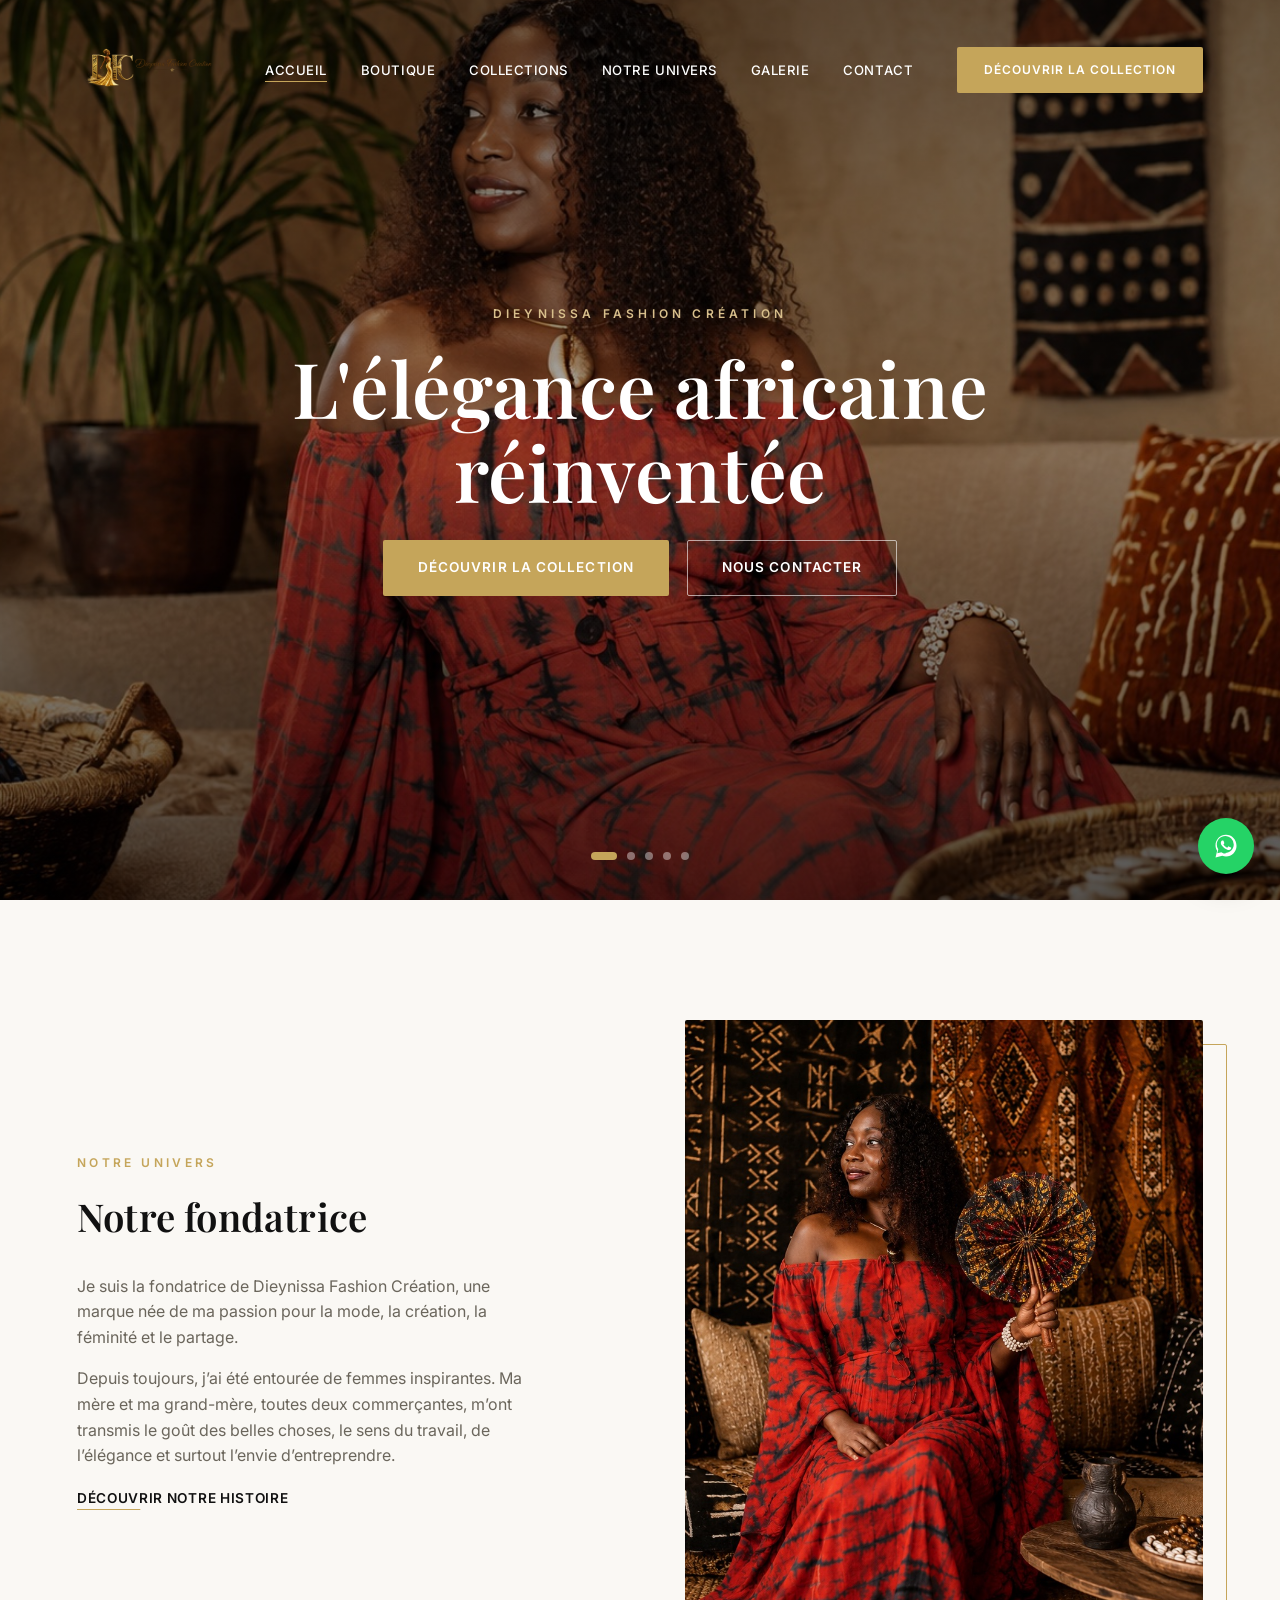
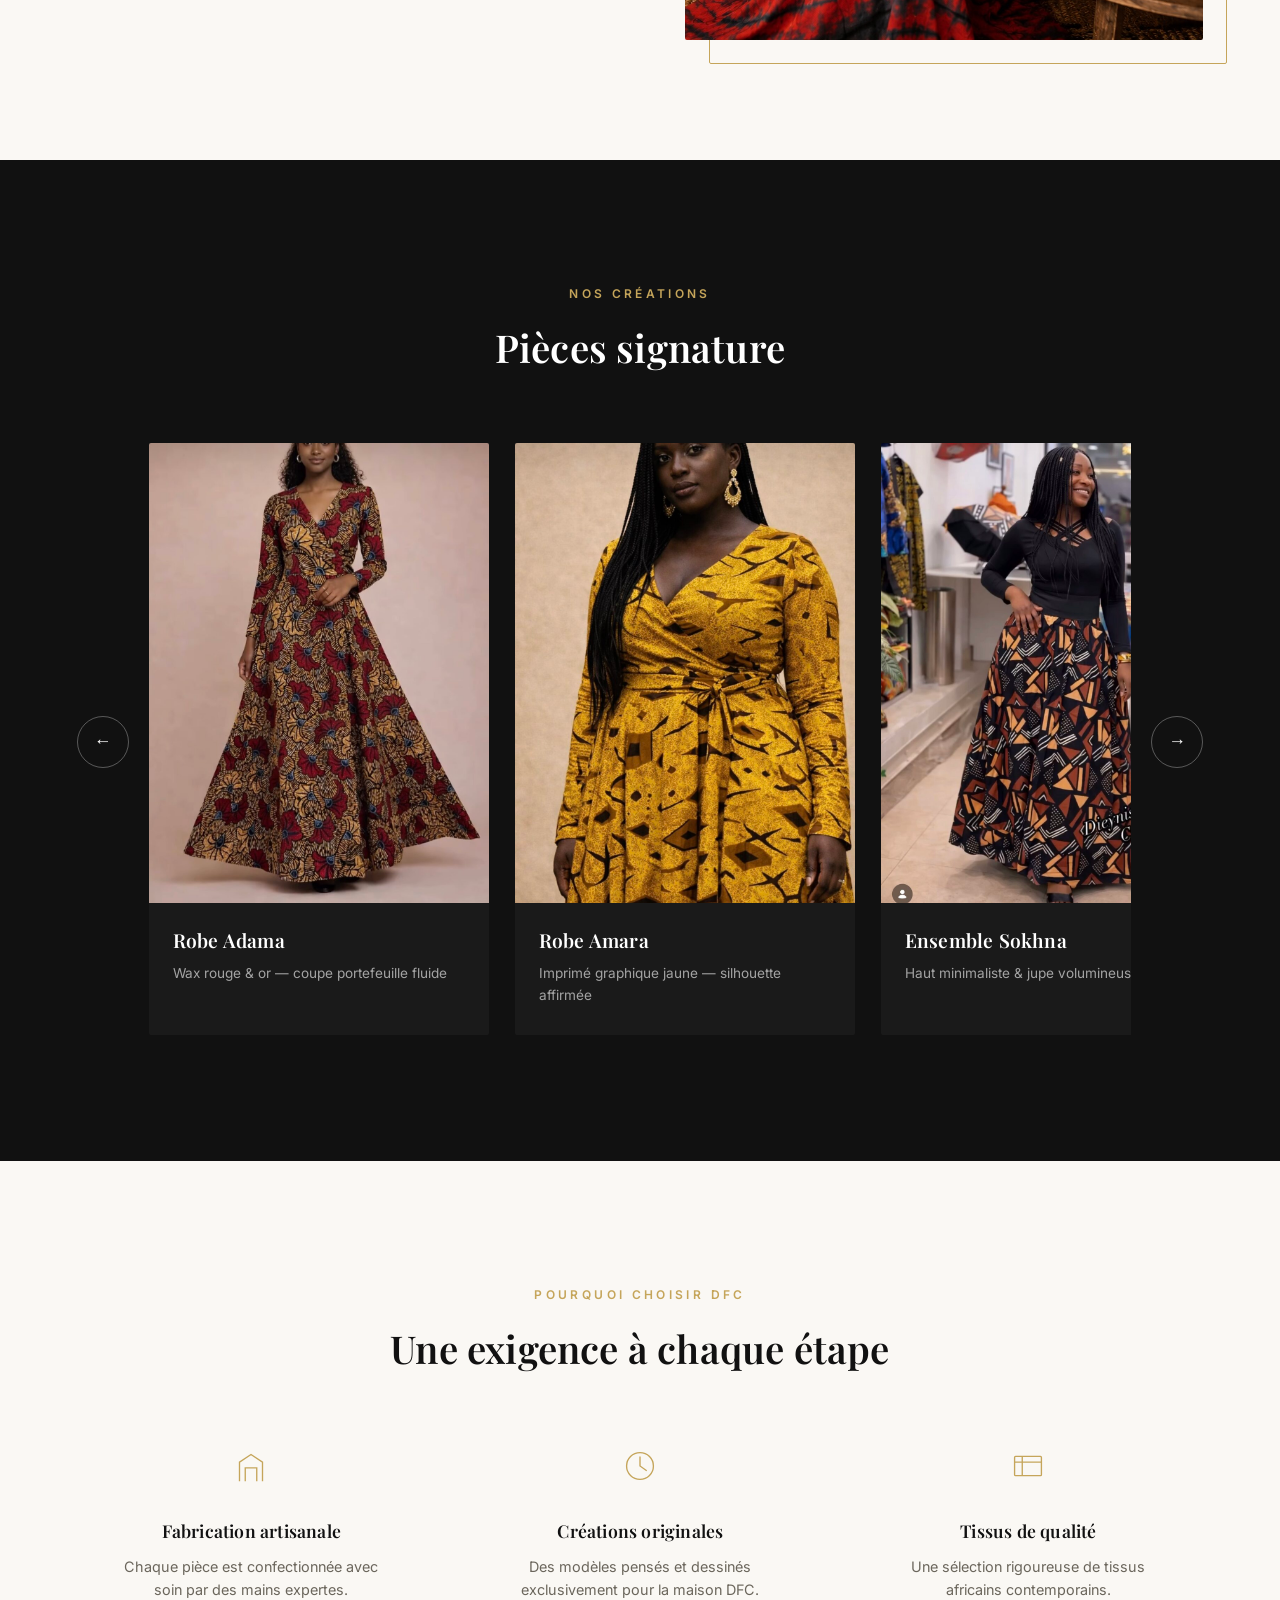
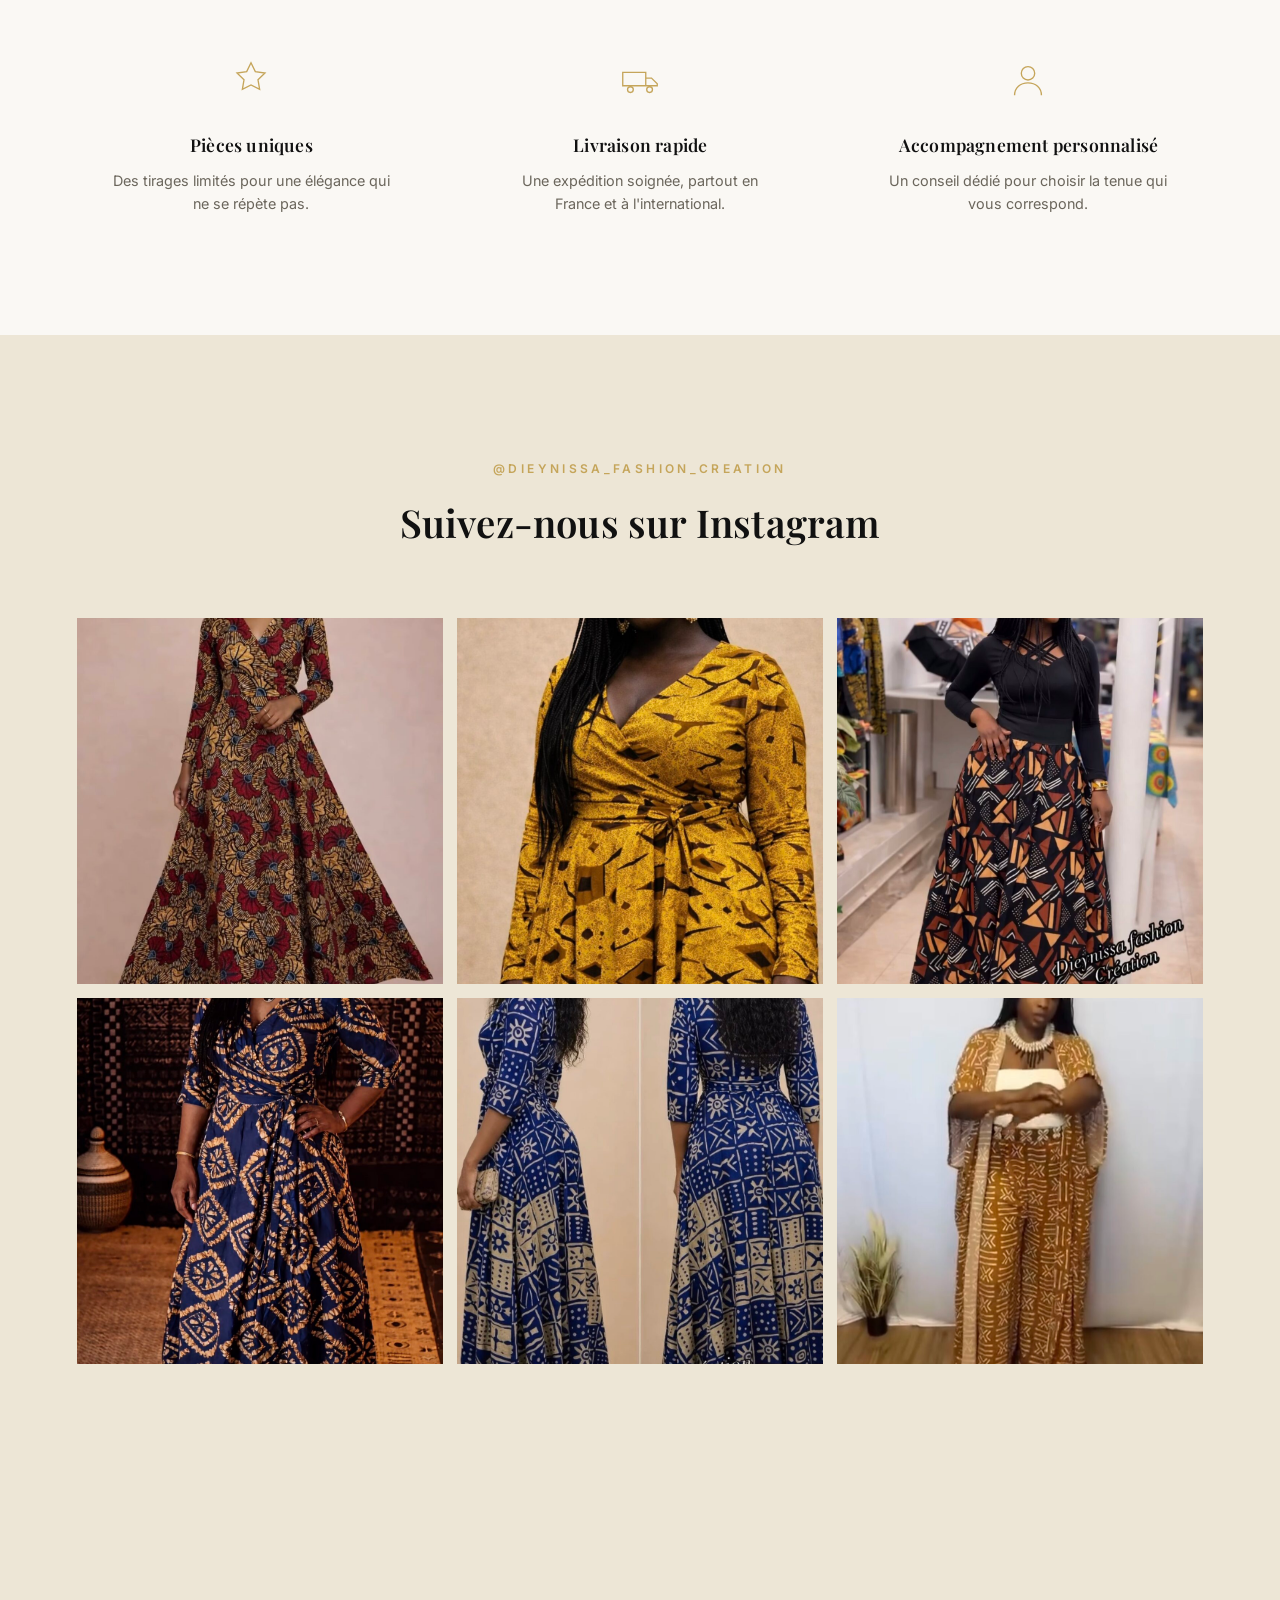
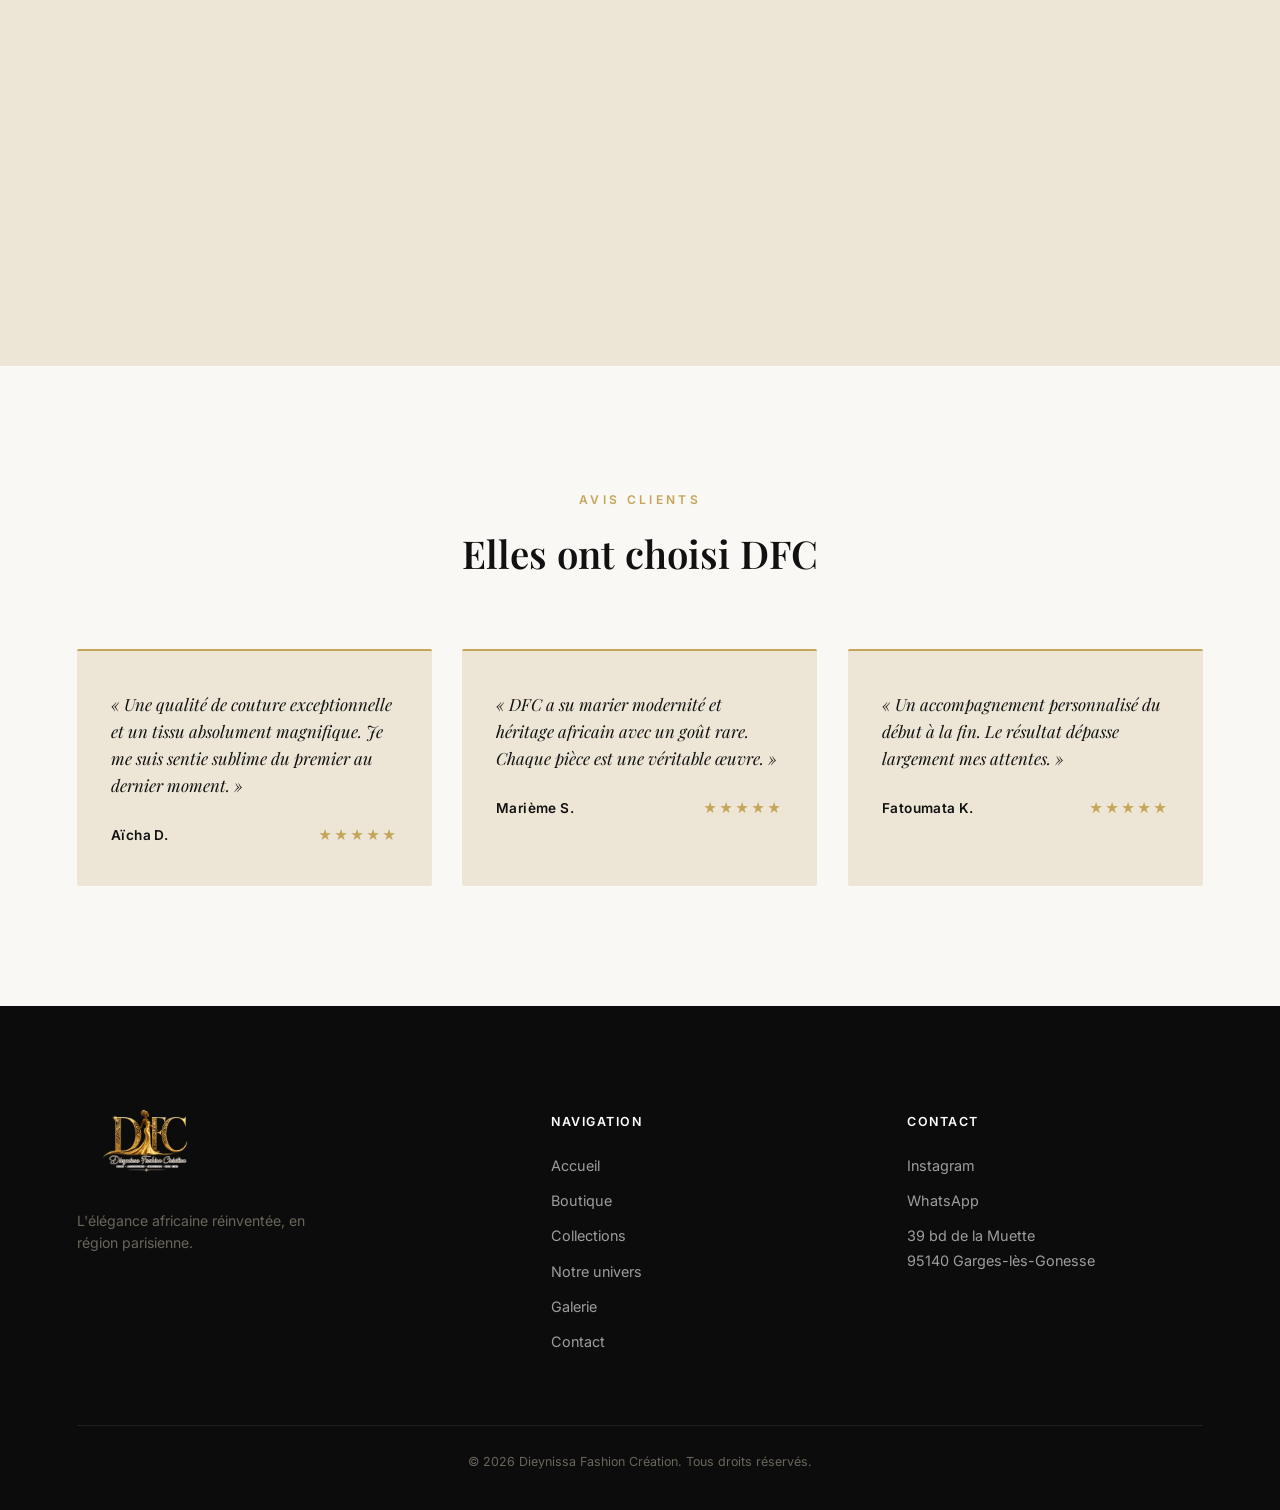
==== commit 752221f4: "Hero 5 photos, calendrier RDV, corrections" ====
--- a/index.html
+++ b/index.html
@@ -88,9 +88,11 @@
 <!-- ============ HERO ============ -->
 <section class="hero" id="accueil">
   <div class="hero__slider" id="heroSlider">
-    <div class="hero__slide is-active" style="background-image:url('assets/images/IMG_1153.PNG'); background-position:center 8%;"></div>
-    <div class="hero__slide" style="background-image:url('assets/images/IMG_0298.PNG'); background-position:center 10%;"></div>
-    <div class="hero__slide" style="background-image:url('assets/images/IMG_0299.PNG'); background-position:center top;"></div>
+    <div class="hero__slide is-active" style="background-image:url('assets/images/hero-1.PNG'); background-position:center 20%;"></div>
+    <div class="hero__slide" style="background-image:url('assets/images/hero-2.PNG'); background-position:center 20%;"></div>
+    <div class="hero__slide" style="background-image:url('assets/images/hero-3.PNG'); background-position:center top;"></div>
+    <div class="hero__slide" style="background-image:url('assets/images/hero-4.PNG'); background-position:center 20%;"></div>
+    <div class="hero__slide" style="background-image:url('assets/images/hero-5.PNG'); background-position:center top;"></div>
   </div>
   <div class="hero__overlay"></div>
 
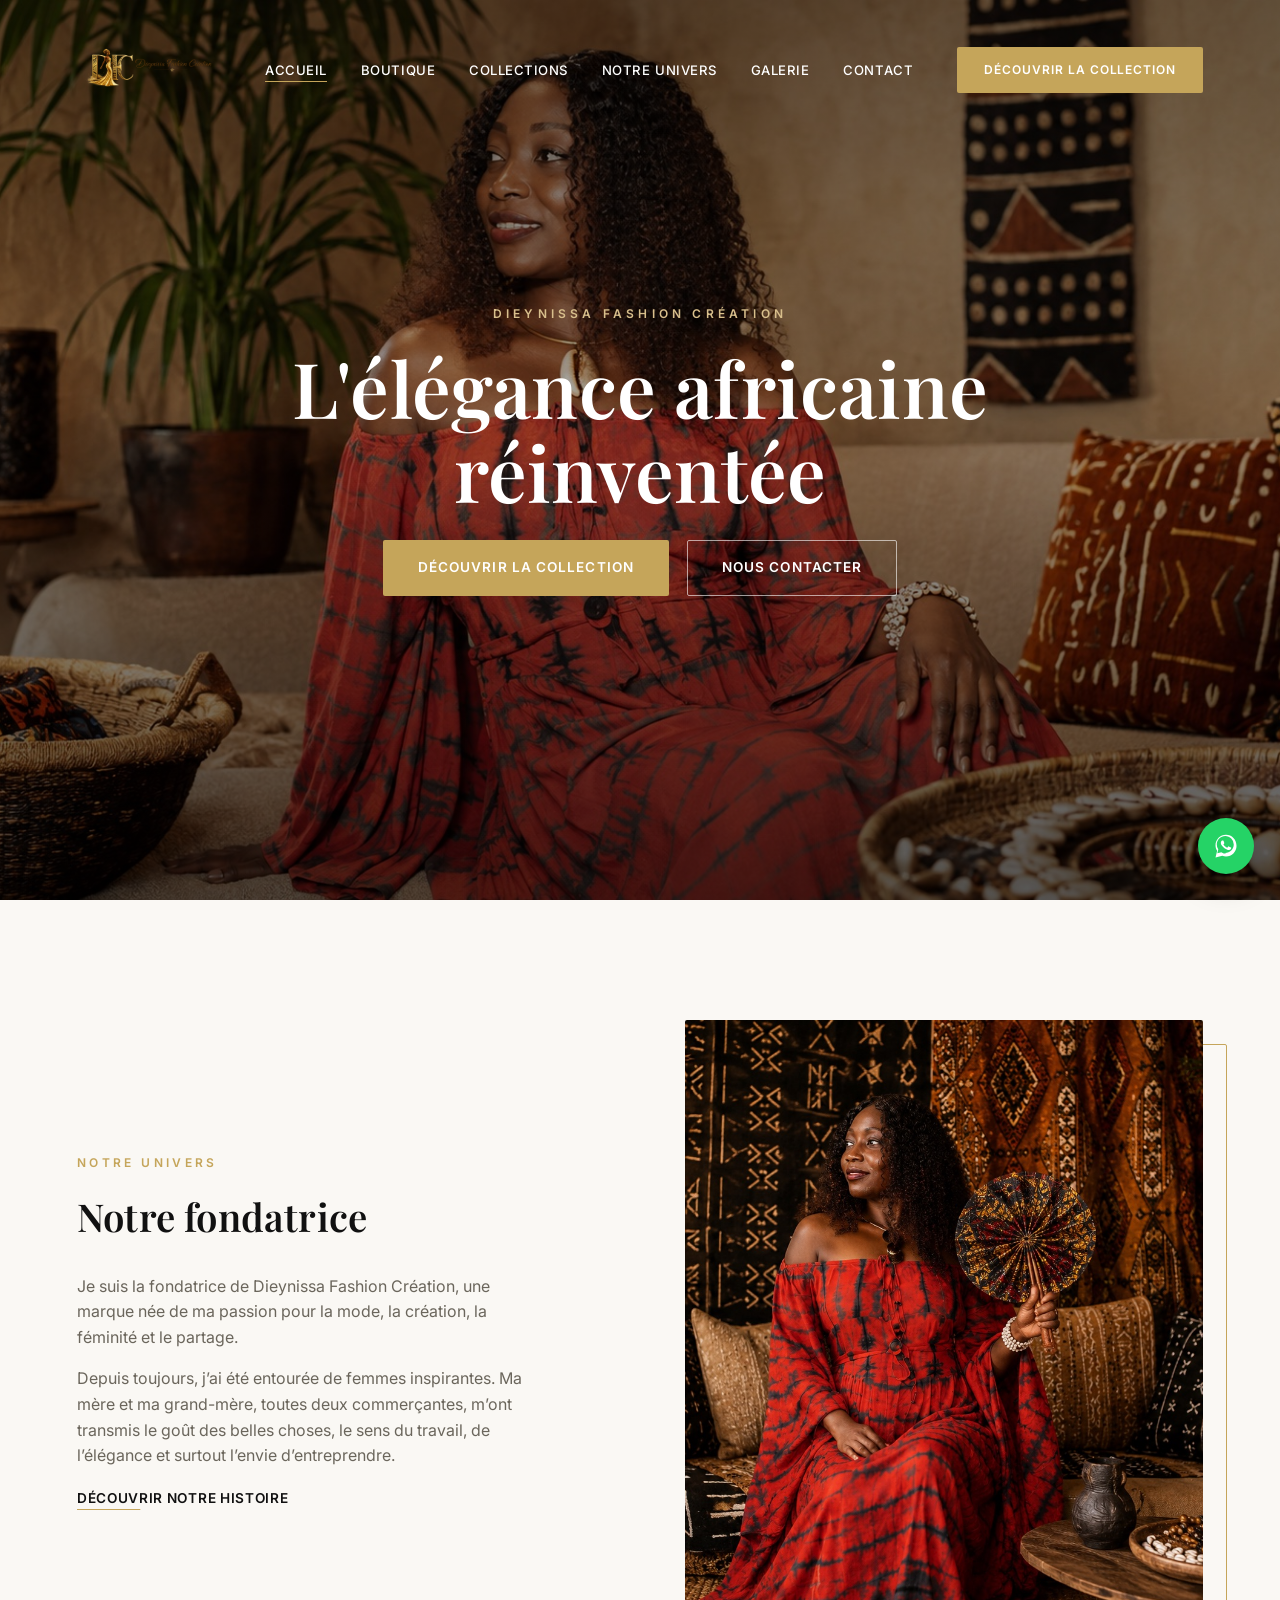
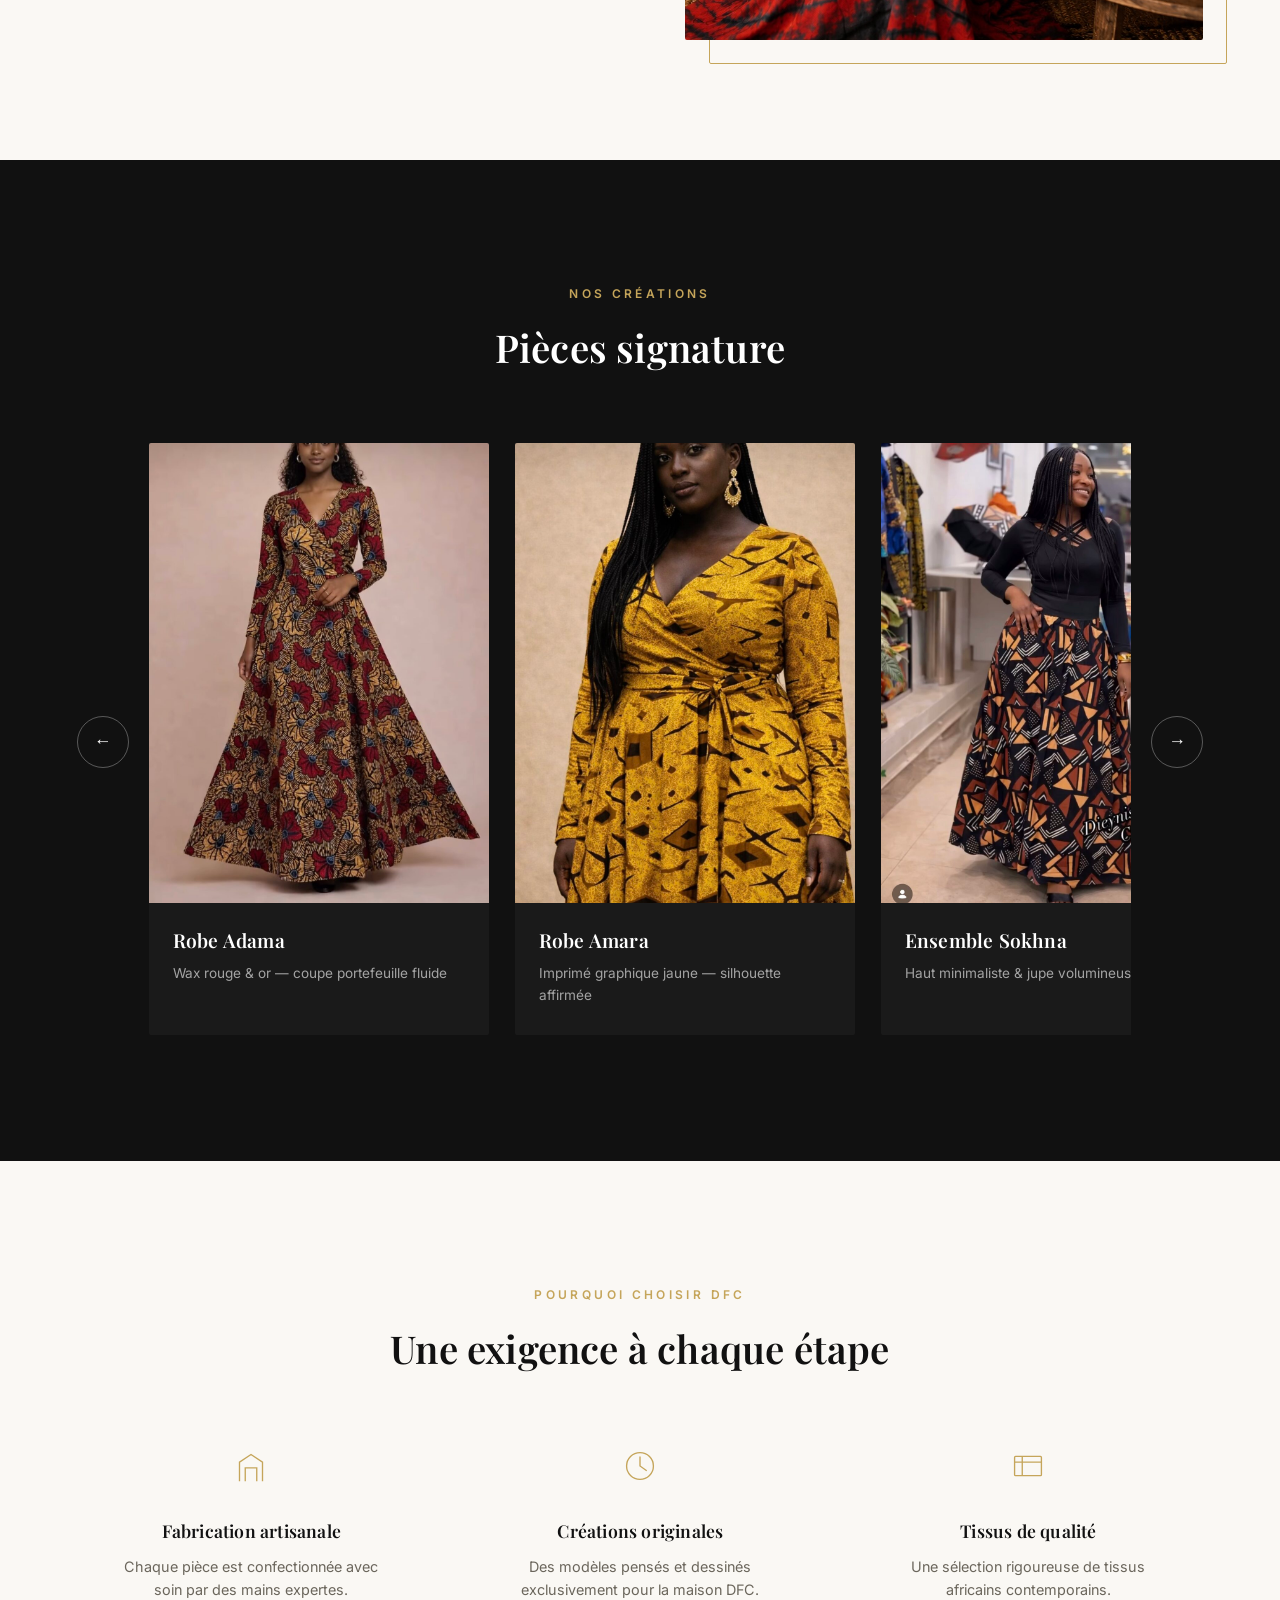
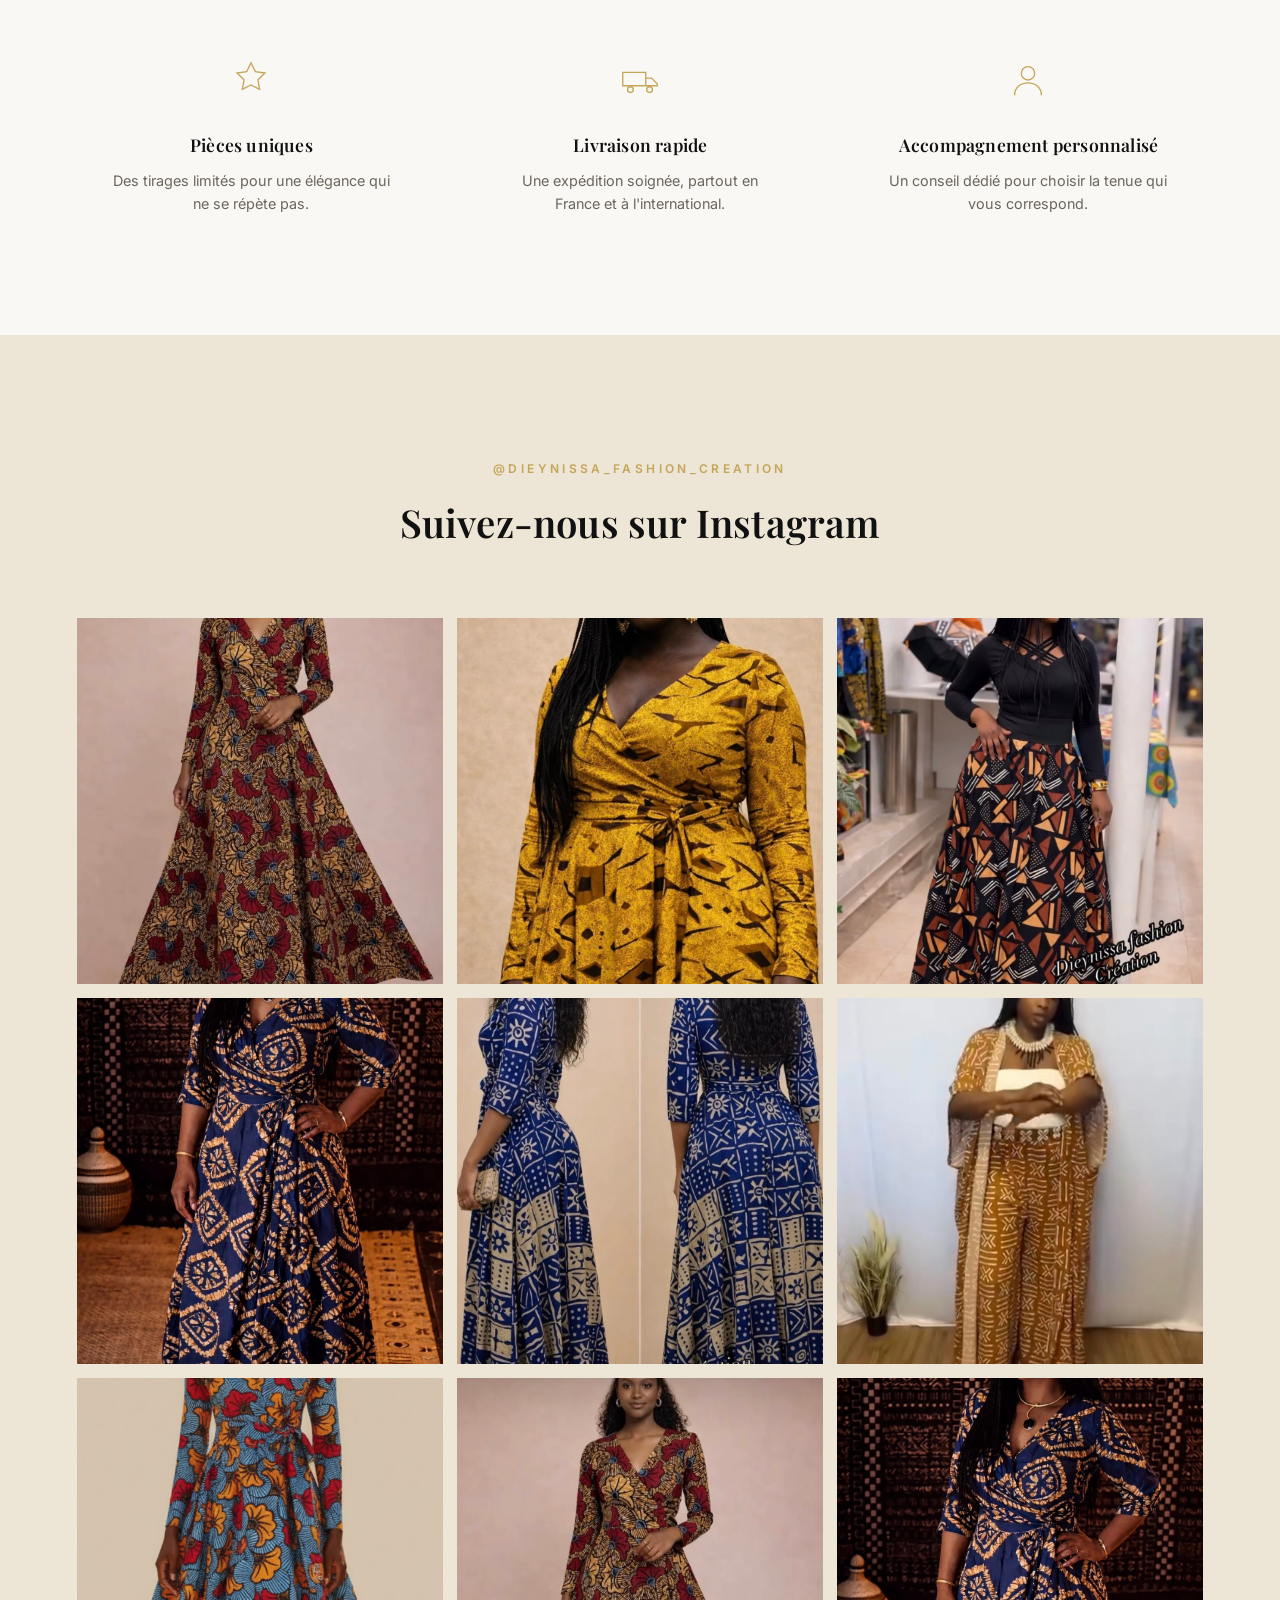
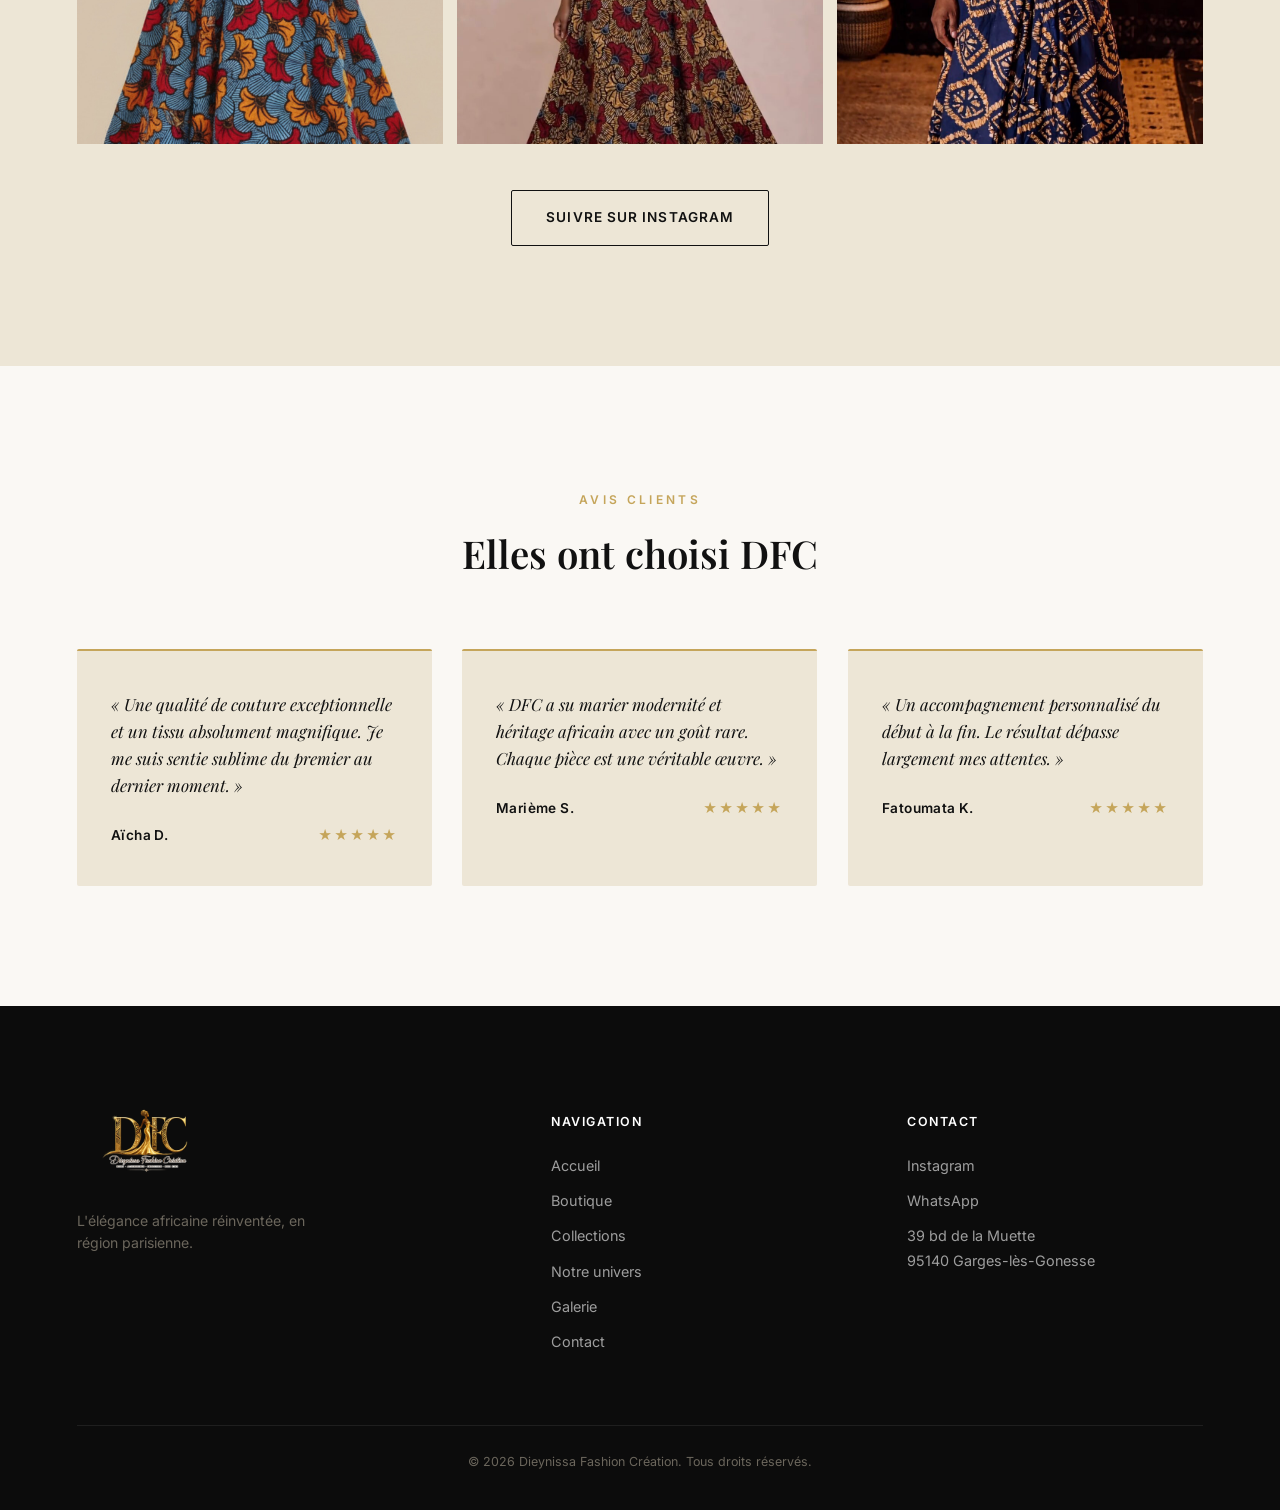
==== commit f21c1879: "Hero desktop: photo 1 en cover, photos portrait retirees du diaporama web" ====
--- a/index.html
+++ b/index.html
@@ -88,11 +88,11 @@
 <!-- ============ HERO ============ -->
 <section class="hero" id="accueil">
   <div class="hero__slider" id="heroSlider">
-    <div class="hero__slide is-active" style="background-image:url('assets/images/hero-1.PNG'); background-position:center 20%;"></div>
-    <div class="hero__slide" style="background-image:url('assets/images/hero-2.PNG'); background-position:center 20%;"></div>
-    <div class="hero__slide" style="background-image:url('assets/images/hero-3.PNG'); background-position:center top;"></div>
-    <div class="hero__slide" style="background-image:url('assets/images/hero-4.PNG'); background-position:center 20%;"></div>
-    <div class="hero__slide" style="background-image:url('assets/images/hero-5.PNG'); background-position:center top;"></div>
+    <div class="hero__slide is-active" style="background-image:url('assets/images/hero-1.PNG');"></div>
+    <div class="hero__slide" data-portrait="true" style="background-image:url('assets/images/hero-2.PNG');"></div>
+    <div class="hero__slide" data-portrait="true" style="background-image:url('assets/images/hero-3.PNG');"></div>
+    <div class="hero__slide" data-portrait="true" style="background-image:url('assets/images/hero-4.PNG');"></div>
+    <div class="hero__slide" data-portrait="true" style="background-image:url('assets/images/hero-5.PNG');"></div>
   </div>
   <div class="hero__overlay"></div>
 
--- a/css/style.css
+++ b/css/style.css
@@ -220,14 +220,15 @@
   display: flex; align-items: center; justify-content: center;
   overflow: hidden; padding: 0;
 }
-.hero__slider { position: absolute; inset: 0; }
+.hero__slider { position: absolute; inset: 0; background: var(--dark); }
 .hero__slide {
   position: absolute; inset: 0;
-  background-size: cover; background-position: center 20%;
-  opacity: 0; transition: opacity 1600ms ease, transform 8s linear;
-  transform: scale(1.08);
-}
-.hero__slide.is-active { opacity: 1; transform: scale(1.15); z-index: 1; }
+  background-size: contain; background-repeat: no-repeat; background-position: center center;
+  background-color: var(--dark);
+  opacity: 0; transition: opacity 1600ms ease;
+}
+.hero__slide.is-active { opacity: 1; z-index: 1; }
+.hero__slide:first-child { background-size: cover; background-position: center 20%; }
 .hero__overlay {
   position: absolute; inset: 0; z-index: 2;
   background: linear-gradient(180deg, rgba(0,0,0,.55) 0%, rgba(0,0,0,.35) 45%, rgba(0,0,0,.65) 100%);
--- a/css/responsive.css
+++ b/css/responsive.css
@@ -20,6 +20,8 @@
   .navbar__logo img { height: 78px; }
   .navbar.is-scrolled .navbar__logo img { height: 64px; }
   .footer__brand img { height: 76px; }
+
+  .hero__slide:first-child { background-size: contain; background-position: center center; }
 
   .navbar__nav {
     position: fixed; top: 0; right: 0; height: 100vh; width: min(340px, 82vw);
